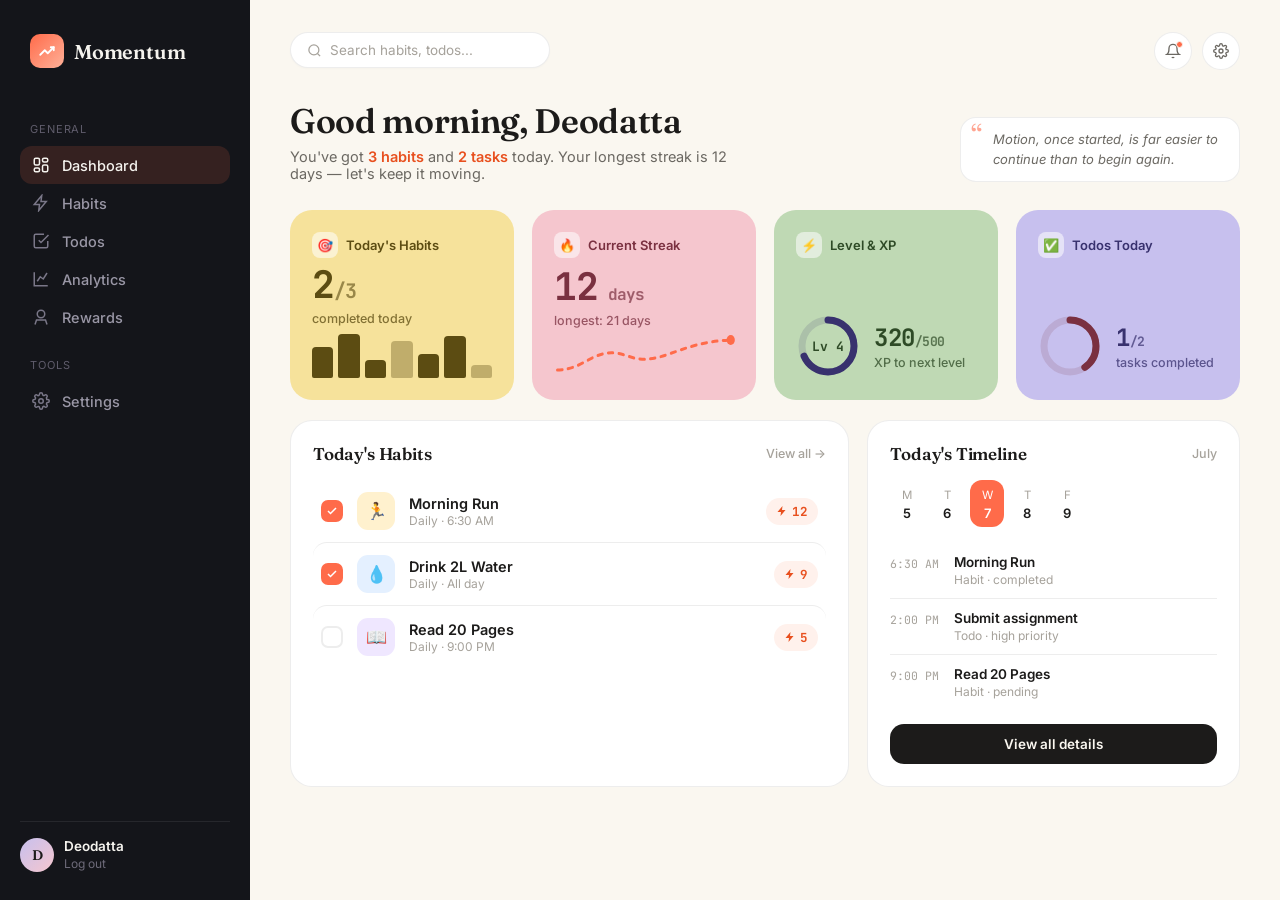
==== index.html @ 4e5a26db "dashboard UI" ====
<!DOCTYPE html>
<html lang="en">
<head>
<meta charset="UTF-8">
<meta name="viewport" content="width=device-width, initial-scale=1.0">
<title>Momentum — Dashboard</title>
<link rel="preconnect" href="https://fonts.googleapis.com">
<link href="https://fonts.googleapis.com/css2?family=Fraunces:opsz,wght@9..144,400;9..144,500;9..144,600;9..144,700&family=Inter:wght@400;500;600;700&family=JetBrains+Mono:wght@400;500;700&display=swap" rel="stylesheet">
<style>
  :root{
    --bg:#FAF7F0;
    --ink:#1C1B1A;
    --ink-soft:#6B6862;
    --ink-faint:#A6A29B;
    --yellow:#F6E29B;
    --yellow-ink:#5C4C12;
    --pink:#F5C6CE;
    --pink-ink:#7A3040;
    --sage:#BFD9B4;
    --sage-ink:#2E4A26;
    --peri:#C7C0EE;
    --peri-ink:#38316E;
    --coral:#FF6B4A;
    --coral-dark:#E8501F;
    --sidebar:#14151A;
    --sidebar-text:#9A97A6;
    --sidebar-text-active:#F5F3EE;
    --card-radius:22px;
    --white:#FFFFFF;
    --line:rgba(28,27,26,0.08);
  }

  *{box-sizing:border-box;margin:0;padding:0;}

  body{
    background:var(--bg);
    color:var(--ink);
    font-family:'Inter',sans-serif;
    display:flex;
    min-height:100vh;
    position:relative;
  }

  h1,h2,h3,.display{
    font-family:'Fraunces',serif;
    font-weight:600;
    letter-spacing:-0.01em;
  }

  .mono{
    font-family:'JetBrains Mono',monospace;
  }

  /* ---------- SIDEBAR ---------- */
  .sidebar{
    width:250px;
    background:var(--sidebar);
    color:var(--sidebar-text);
    display:flex;
    flex-direction:column;
    padding:28px 20px;
    position:sticky;
    top:0;
    height:100vh;
    flex-shrink:0;
  }

  .logo{
    display:flex;
    align-items:center;
    gap:10px;
    padding:6px 10px 32px;
  }

  .logo-mark{
    width:34px;
    height:34px;
    border-radius:10px;
    background:linear-gradient(135deg,var(--coral),#FFB199);
    display:flex;
    align-items:center;
    justify-content:center;
    flex-shrink:0;
  }

  .logo-mark svg{ width:18px; height:18px; }

  .logo-text{
    font-family:'Fraunces',serif;
    font-weight:600;
    font-size:20px;
    color:var(--sidebar-text-active);
    letter-spacing:-0.01em;
  }

  .nav-section-label{
    font-size:11px;
    text-transform:uppercase;
    letter-spacing:0.08em;
    color:#5F5C6B;
    padding:4px 10px;
    margin-top:18px;
    margin-bottom:6px;
  }

  .nav-item{
    display:flex;
    align-items:center;
    gap:12px;
    padding:10px 12px;
    border-radius:12px;
    font-size:14.5px;
    font-weight:500;
    text-decoration:none;
    color:var(--sidebar-text);
    transition:background 0.15s ease, color 0.15s ease;
    cursor:pointer;
  }

  .nav-item:hover{ color:var(--sidebar-text-active); background:rgba(255,255,255,0.05); }

  .nav-item.active{
    background:rgba(255,107,74,0.14);
    color:var(--sidebar-text-active);
  }
  .nav-item.active .nav-icon{ color:var(--coral); }

  .nav-icon{ width:18px; height:18px; flex-shrink:0; display:flex; align-items:center; justify-content:center; color:#7A7788; }
  .nav-item.active .nav-icon, .nav-item:hover .nav-icon{ color:inherit; }

  .sidebar-spacer{ flex:1; }

  .sidebar-footer{
    border-top:1px solid rgba(255,255,255,0.08);
    padding-top:16px;
    display:flex;
    align-items:center;
    gap:10px;
  }

  .avatar{
    width:34px;height:34px;border-radius:50%;
    background:linear-gradient(135deg,var(--peri),var(--pink));
    display:flex;align-items:center;justify-content:center;
    font-family:'Fraunces',serif;font-weight:600;color:var(--ink);font-size:14px;
    flex-shrink:0;
  }

  .sidebar-footer-text{ line-height:1.3; }
  .sidebar-footer-name{ font-size:13.5px; font-weight:600; color:var(--sidebar-text-active); }
  .sidebar-footer-sub{ font-size:12px; color:#6E6B7A; cursor:pointer; }

  /* ---------- MAIN ---------- */
  .main{
    flex:1;
    padding:32px 40px 60px;
    max-width:1400px;
  }

  .topbar{
    display:flex;
    justify-content:space-between;
    align-items:flex-start;
    margin-bottom:30px;
    gap:24px;
  }

  .search{
    display:flex;
    align-items:center;
    gap:8px;
    background:var(--white);
    border:1px solid var(--line);
    border-radius:999px;
    padding:9px 16px;
    font-size:13.5px;
    color:var(--ink-faint);
    width:260px;
    box-shadow:0 1px 2px rgba(0,0,0,0.02);
  }
  .search svg{ width:15px;height:15px;flex-shrink:0;color:var(--ink-faint); }

  .top-icons{ display:flex; gap:10px; align-items:center; }
  .icon-btn{
    width:38px;height:38px;border-radius:50%;
    background:var(--white);
    border:1px solid var(--line);
    display:flex;align-items:center;justify-content:center;
    cursor:pointer;
    color:var(--ink-soft);
    position:relative;
  }
  .icon-btn svg{ width:16px;height:16px; }
  .icon-btn .dot{
    position:absolute; top:8px; right:8px;
    width:7px;height:7px;border-radius:50%;
    background:var(--coral); border:1.5px solid var(--bg);
  }

  .greeting-row{
    display:flex;
    justify-content:space-between;
    align-items:flex-end;
    margin-bottom:28px;
    flex-wrap:wrap;
    gap:16px;
  }

  .greeting h1{ font-size:34px; margin-bottom:6px; }
  .greeting p{ color:var(--ink-soft); font-size:14.5px; max-width:460px; }
  .greeting .accent{ color:var(--coral-dark); font-weight:600; }

  .quote-chip{
    background:var(--white);
    border:1px solid var(--line);
    border-radius:16px;
    padding:12px 18px;
    max-width:280px;
    font-size:13px;
    color:var(--ink-soft);
    font-style:italic;
    line-height:1.5;
    position:relative;
  }
  .quote-chip::before{ content:'“'; font-family:'Fraunces',serif; font-style:normal; font-size:28px; color:var(--coral); position:absolute; top:-4px; left:10px; opacity:0.6; }
  .quote-chip span{ display:block; padding-left:14px; }

  /* ---------- BENTO GRID ---------- */
  .bento{
    display:grid;
    grid-template-columns:repeat(4,1fr);
    gap:18px;
    margin-bottom:20px;
  }

  .card{
    border-radius:var(--card-radius);
    padding:22px;
    position:relative;
    overflow:hidden;
    min-height:190px;
    display:flex;
    flex-direction:column;
    justify-content:space-between;
  }

  .card-label{
    font-size:13px;
    font-weight:600;
    display:flex;
    align-items:center;
    gap:8px;
  }

  .card.yellow{ background:var(--yellow); color:var(--yellow-ink); }
  .card.pink{ background:var(--pink); color:var(--pink-ink); }
  .card.sage{ background:var(--sage); color:var(--sage-ink); }
  .card.peri{ background:var(--peri); color:var(--peri-ink); }

  .card-icon{
    width:26px;height:26px;border-radius:8px;
    background:rgba(255,255,255,0.55);
    display:flex;align-items:center;justify-content:center;
  }
  .card-icon svg{ width:14px;height:14px; }

  .card-big-number{
    font-family:'JetBrains Mono',monospace;
    font-size:38px;
    font-weight:700;
    letter-spacing:-0.02em;
  }
  .card-sub{ font-size:12.5px; opacity:0.75; font-weight:500; margin-top:2px; }

  /* mini bar chart for habits card */
  .mini-bars{ display:flex; align-items:flex-end; gap:5px; height:44px; margin-top:8px; }
  .mini-bars .bar{ flex:1; border-radius:4px 4px 2px 2px; background:rgba(92,76,18,0.35); }
  .mini-bars .bar.filled{ background:var(--yellow-ink); }

  /* momentum trail for streak card */
  .trail-wrap{ position:relative; height:44px; margin-top:6px; }
  .trail-svg{ width:100%; height:44px; overflow:visible; }
  .trail-path{
    fill:none;
    stroke:var(--coral);
    stroke-width:3;
    stroke-linecap:round;
    stroke-dasharray:6 7;
    animation:trailmove 1.4s linear infinite;
  }
  @keyframes trailmove{ to{ stroke-dashoffset:-26; } }
  .flame-dot{ fill:var(--coral); }

  /* XP ring */
  .ring-wrap{ display:flex; align-items:center; gap:14px; }
  .ring-svg{ width:64px;height:64px; flex-shrink:0; }
  .ring-bg{ fill:none; stroke:rgba(56,49,110,0.15); stroke-width:7; }
  .ring-fg{ fill:none; stroke:var(--peri-ink); stroke-width:7; stroke-linecap:round; transform:rotate(-90deg); transform-origin:50% 50%; }
  .ring-label{ font-family:'JetBrains Mono',monospace; font-size:13px; font-weight:700; text-anchor:middle; fill:var(--peri-ink); }

  /* donut for todos */
  .donut-wrap{ display:flex; align-items:center; gap:14px; }
  .donut-svg{ width:64px;height:64px; flex-shrink:0; }
  .donut-bg{ fill:none; stroke:rgba(122,48,64,0.15); stroke-width:7; }
  .donut-fg{ fill:none; stroke:var(--pink-ink); stroke-width:7; stroke-linecap:round; transform:rotate(-90deg); transform-origin:50% 50%; }

  /* ---------- LOWER SECTION ---------- */
  .lower{
    display:grid;
    grid-template-columns:1.5fr 1fr;
    gap:18px;
  }

  .panel{
    background:var(--white);
    border:1px solid var(--line);
    border-radius:var(--card-radius);
    padding:22px;
  }

  .panel-head{
    display:flex;
    justify-content:space-between;
    align-items:center;
    margin-bottom:16px;
  }
  .panel-head h3{ font-size:17px; font-weight:600; }
  .panel-head .see-all{ font-size:12.5px; color:var(--ink-faint); font-weight:500; cursor:pointer; }

  .habit-row{
    display:flex;
    align-items:center;
    gap:14px;
    padding:12px 8px;
    border-radius:14px;
    transition:background 0.15s ease;
  }
  .habit-row:hover{ background:#FAF8F3; }
  .habit-row + .habit-row{ border-top:1px solid var(--line); }

  .habit-check{
    width:22px;height:22px;border-radius:7px;
    border:2px solid var(--line);
    flex-shrink:0;
    cursor:pointer;
    display:flex;align-items:center;justify-content:center;
    transition:all 0.15s ease;
  }
  .habit-check.done{ background:var(--coral); border-color:var(--coral); }
  .habit-check.done svg{ width:12px;height:12px;color:white; }

  .habit-icon{
    width:38px;height:38px;border-radius:11px;
    display:flex;align-items:center;justify-content:center;
    font-size:17px;
    flex-shrink:0;
  }

  .habit-info{ flex:1; min-width:0; }
  .habit-name{ font-size:14.5px; font-weight:600; }
  .habit-freq{ font-size:12px; color:var(--ink-faint); margin-top:1px; }

  .streak-chip{
    display:flex;align-items:center;gap:4px;
    background:#FFF1EC;
    color:var(--coral-dark);
    padding:5px 10px;
    border-radius:999px;
    font-size:12.5px;
    font-weight:700;
    font-family:'JetBrains Mono',monospace;
    flex-shrink:0;
  }
  .streak-chip svg{ width:12px;height:12px; }

  /* timeline panel */
  .mini-cal{
    display:flex;
    justify-content:space-between;
    align-items:center;
    margin-bottom:16px;
  }
  .mini-cal-days{ display:flex; gap:6px; }
  .mini-cal-day{
    width:34px;
    text-align:center;
    padding:8px 0 6px;
    border-radius:12px;
    font-size:11.5px;
    color:var(--ink-faint);
  }
  .mini-cal-day .num{ display:block; font-weight:600; color:var(--ink); font-size:13px; margin-top:3px; }
  .mini-cal-day.today{ background:var(--coral); color:white; }
  .mini-cal-day.today .num{ color:white; }

  .timeline-item{
    display:flex;
    gap:12px;
    padding:11px 0;
  }
  .timeline-item + .timeline-item{ border-top:1px solid var(--line); }
  .timeline-time{ font-family:'JetBrains Mono',monospace; font-size:11.5px; color:var(--ink-faint); width:52px; flex-shrink:0; padding-top:2px; }
  .timeline-dot-wrap{ display:flex; flex-direction:column; align-items:center; flex-shrink:0; }
  .timeline-dot{ width:9px;height:9px;border-radius:50%; margin-top:5px; }
  .timeline-content h4{ font-size:13.5px; font-weight:600; margin-bottom:2px; }
  .timeline-content p{ font-size:12px; color:var(--ink-faint); }

  .view-all-btn{
    width:100%;
    margin-top:14px;
    padding:12px;
    border-radius:14px;
    background:var(--ink);
    color:var(--bg);
    border:none;
    font-family:'Inter',sans-serif;
    font-size:13.5px;
    font-weight:600;
    cursor:pointer;
  }

  .view{ display:none; }
  .view.active{ display:block; }

  .view-header{
    display:flex; justify-content:space-between; align-items:flex-end;
    margin-bottom:26px; flex-wrap:wrap; gap:14px;
  }
  .view-header h1{ font-size:30px; margin-bottom:4px; }
  .view-sub{ color:var(--ink-soft); font-size:14px; }

  .btn-add{
    padding:11px 20px; border-radius:12px; border:none;
    background:var(--coral); color:white; font-weight:700; font-size:13.5px;
    cursor:pointer; box-shadow:0 6px 16px rgba(255,107,74,0.25);
  }
  .btn-add:hover{ background:var(--coral-dark); }

  /* Habits grid */
  .habits-grid{ display:grid; grid-template-columns:repeat(3,1fr); gap:16px; }
  .habit-card{
    background:var(--white); border:1px solid var(--line); border-radius:20px;
    padding:20px; display:flex; flex-direction:column; gap:12px;
  }
  .habit-card-top{ display:flex; align-items:center; gap:12px; }
  .habit-card-icon{ width:42px;height:42px;border-radius:12px; display:flex;align-items:center;justify-content:center; font-size:19px; flex-shrink:0; }
  .habit-card-name{ font-size:15px; font-weight:600; }
  .habit-card-freq{ font-size:12px; color:var(--ink-faint); margin-top:1px; }
  .habit-card-del{ margin-left:auto; color:var(--ink-faint); cursor:pointer; font-size:16px; padding:2px 6px; }
  .habit-card-del:hover{ color:var(--coral-dark); }
  .heatmap-strip{ display:flex; gap:3px; }
  .heatmap-strip .sq{ flex:1; aspect-ratio:1; border-radius:4px; background:var(--line); }
  .heatmap-strip .sq.done{ background:var(--coral); }
  .habit-card-bottom{ display:flex; justify-content:space-between; align-items:center; }

  /* Todos */
  .todo-group{ margin-bottom:22px; }
  .todo-group-title{ font-size:13px; text-transform:uppercase; letter-spacing:0.06em; color:var(--ink-faint); margin-bottom:10px; }
  .todo-list{ background:var(--white); border:1px solid var(--line); border-radius:18px; overflow:hidden; }
  .todo-item{ display:flex; align-items:center; gap:14px; padding:14px 18px; }
  .todo-item + .todo-item{ border-top:1px solid var(--line); }
  .todo-item.completed .todo-name{ text-decoration:line-through; color:var(--ink-faint); }
  .todo-check{
    width:20px;height:20px;border-radius:6px; border:2px solid var(--line); flex-shrink:0; cursor:pointer;
    display:flex;align-items:center;justify-content:center;
  }
  .todo-check.done{ background:var(--sage-ink); border-color:var(--sage-ink); }
  .todo-check svg{ width:11px;height:11px;color:white; }
  .todo-name{ font-size:14px; font-weight:600; flex:1; }
  .todo-meta{ font-size:11.5px; color:var(--ink-faint); font-family:'JetBrains Mono',monospace; }
  .priority-dot{ width:8px;height:8px;border-radius:50%; flex-shrink:0; }
  .priority-dot.low{ background:var(--sage-ink); }
  .priority-dot.med{ background:#E0A83A; }
  .priority-dot.high{ background:var(--coral-dark); }
  .todo-del{ color:var(--ink-faint); cursor:pointer; font-size:16px; padding:2px 4px; }
  .todo-del:hover{ color:var(--coral-dark); }
  .empty-note{ padding:16px 18px; font-size:13px; color:var(--ink-faint); }

  /* Analytics */
  .stat-row{ display:grid; grid-template-columns:repeat(4,1fr); gap:16px; margin-bottom:18px; }
  .stat-card{ background:var(--white); border:1px solid var(--line); border-radius:18px; padding:20px; }
  .stat-num{ font-family:'JetBrains Mono',monospace; font-size:28px; font-weight:700; }
  .stat-label{ font-size:12.5px; color:var(--ink-soft); margin-top:4px; }
  .year-heatmap{ display:grid; grid-template-columns:repeat(26,1fr); gap:3px; }
  .year-heatmap .sq{ aspect-ratio:1; border-radius:3px; background:var(--line); }
  .year-heatmap .sq.lvl1{ background:#FFD9CC; }
  .year-heatmap .sq.lvl2{ background:#FFB199; }
  .year-heatmap .sq.lvl3{ background:var(--coral); }
  .line-chart{ width:100%; height:150px; }
  .habit-breakdown-row{ display:flex; align-items:center; gap:10px; padding:9px 0; font-size:13px; }
  .habit-breakdown-row + .habit-breakdown-row{ border-top:1px solid var(--line); }
  .breakdown-bar-track{ flex:1; height:6px; border-radius:4px; background:var(--line); overflow:hidden; }
  .breakdown-bar-fill{ height:100%; border-radius:4px; background:var(--coral); }
  .breakdown-pct{ font-family:'JetBrains Mono',monospace; font-size:12px; color:var(--ink-soft); width:36px; text-align:right; }

  /* Rewards */
  .level-hero{
    background:var(--white); border:1px solid var(--line); border-radius:22px;
    padding:26px 30px; display:flex; align-items:center; gap:24px; margin-bottom:18px;
  }
  .level-ring{ width:100px;height:100px; flex-shrink:0; }
  .level-ring-bg{ fill:none; stroke:var(--line); stroke-width:10; }
  .level-ring-fg{ fill:none; stroke:var(--coral); stroke-width:10; stroke-linecap:round; transform:rotate(-90deg); transform-origin:50% 50%; }
  .level-hero-num{ font-family:'Fraunces',serif; font-size:26px; font-weight:600; }
  .level-hero-sub{ font-size:13px; color:var(--ink-soft); margin-top:4px; font-family:'JetBrains Mono',monospace; }

  .badge-grid{ display:grid; grid-template-columns:repeat(5,1fr); gap:14px; }
  .badge{
    display:flex; flex-direction:column; align-items:center; gap:8px;
    padding:18px 10px; border-radius:16px; background:#FAF8F3; text-align:center;
  }
  .badge.unlocked{ background:linear-gradient(160deg,var(--yellow),var(--pink)); box-shadow:0 6px 16px rgba(255,107,74,0.18); }
  .badge-icon{ font-size:26px; }
  .badge.locked .badge-icon{ filter:grayscale(1) opacity(0.4); }
  .badge-name{ font-size:11.5px; font-weight:600; line-height:1.3; }
  .badge.locked .badge-name{ color:var(--ink-faint); }

  .milestone{ display:flex; gap:16px; align-items:center; }
  .milestone-icon{ width:48px;height:48px;border-radius:14px; background:var(--yellow); display:flex;align-items:center;justify-content:center; font-size:22px; flex-shrink:0; }
  .milestone-title{ font-size:14px; font-weight:600; margin-bottom:8px; }
  .milestone-bar{ height:8px; border-radius:4px; background:var(--line); overflow:hidden; margin-bottom:6px; }
  .milestone-fill{ height:100%; background:var(--coral); border-radius:4px; }
  .milestone-sub{ font-size:12px; color:var(--ink-faint); font-family:'JetBrains Mono',monospace; }

  /* Modals */
  .modal-overlay{
    display:none; position:fixed; inset:0; background:rgba(28,27,26,0.45);
    align-items:center; justify-content:center; z-index:100; backdrop-filter:blur(2px);
  }
  .modal-overlay.active{ display:flex; }
  .modal{
    background:var(--bg); border-radius:22px; padding:26px; width:100%; max-width:420px;
    max-height:88vh; overflow-y:auto; box-shadow:0 20px 60px rgba(0,0,0,0.25);
  }
  .modal-head{ display:flex; justify-content:space-between; align-items:center; margin-bottom:18px; }
  .modal-head h3{ font-size:19px; font-weight:600; }
  .modal-close{ cursor:pointer; font-size:20px; color:var(--ink-faint); line-height:1; }
  .field{ margin-bottom:14px; }
  .field label{ display:block; font-size:12px; font-weight:600; color:var(--ink-soft); margin-bottom:5px; }
  .field input, .field select{
    width:100%; padding:10px 12px; border-radius:10px; border:1.5px solid var(--line);
    font-family:'Inter',sans-serif; font-size:13.5px; background:var(--white); outline:none;
  }
  .field input:focus, .field select:focus{ border-color:var(--coral); }
  .field-row{ display:flex; gap:12px; }
  .field-row .field{ flex:1; }
  .icon-picker{ display:flex; gap:6px; flex-wrap:wrap; }
  .icon-opt{
    width:34px;height:34px;border-radius:9px; background:var(--white); border:1.5px solid var(--line);
    display:flex;align-items:center;justify-content:center; font-size:15px; cursor:pointer;
  }
  .icon-opt.selected{ border-color:var(--coral); background:#FFF1EC; }
  .color-opt{ width:28px;height:28px;border-radius:50%; cursor:pointer; border:2px solid transparent; }
  .color-opt.selected{ border-color:var(--ink); }
  .priority-picker{ display:flex; gap:8px; }
  .priority-opt{
    flex:1; text-align:center; padding:8px 0; border-radius:10px; border:1.5px solid var(--line);
    font-size:12.5px; font-weight:600; cursor:pointer; color:var(--ink-soft);
  }
  .priority-opt.selected.low{ background:#E3F0DD; border-color:var(--sage-ink); color:var(--sage-ink); }
  .priority-opt.selected.med{ background:#FFF3DC; border-color:#E0A83A; color:#8A6416; }
  .priority-opt.selected.high{ background:#FFE3DC; border-color:var(--coral-dark); color:var(--coral-dark); }
  .btn-primary{
    width:100%; padding:12px; border-radius:12px; border:none; background:var(--coral);
    color:white; font-weight:700; font-size:14px; cursor:pointer; margin-top:6px;
  }
  .btn-primary:hover{ background:var(--coral-dark); }

  @media (max-width:1100px){
    .bento{ grid-template-columns:repeat(2,1fr); }
    .lower{ grid-template-columns:1fr; }
    .habits-grid{ grid-template-columns:repeat(2,1fr); }
    .stat-row{ grid-template-columns:repeat(2,1fr); }
    .badge-grid{ grid-template-columns:repeat(3,1fr); }
  }
  @media (max-width:720px){
    .sidebar{ display:none; }
    .main{ padding:20px; }
    .bento{ grid-template-columns:1fr; }
    .habits-grid{ grid-template-columns:1fr; }
  }
</style>
</head>
<body>

<aside class="sidebar">
  <div class="logo">
    <div class="logo-mark">
      <svg viewBox="0 0 24 24" fill="none" stroke="white" stroke-width="2.4" stroke-linecap="round" stroke-linejoin="round"><path d="M3 17l6-6 4 4 8-8"/><path d="M17 7h4v4"/></svg>
    </div>
    <span class="logo-text">Momentum</span>
  </div>

  <div class="nav-section-label">General</div>
  <a class="nav-item active" data-view="dashboard" onclick="showView('dashboard')">
    <span class="nav-icon"><svg viewBox="0 0 24 24" fill="none" stroke="currentColor" stroke-width="2"><rect x="3" y="3" width="7" height="9" rx="2"/><rect x="14" y="3" width="7" height="5" rx="2"/><rect x="14" y="12" width="7" height="9" rx="2"/><rect x="3" y="16" width="7" height="5" rx="2"/></svg></span>
    Dashboard
  </a>
  <a class="nav-item" data-view="habits" onclick="showView('habits')">
    <span class="nav-icon"><svg viewBox="0 0 24 24" fill="none" stroke="currentColor" stroke-width="2"><path d="M13 2L3 14h7l-1 8 10-12h-7l1-8z"/></svg></span>
    Habits
  </a>
  <a class="nav-item" data-view="todos" onclick="showView('todos')">
    <span class="nav-icon"><svg viewBox="0 0 24 24" fill="none" stroke="currentColor" stroke-width="2"><path d="M9 11l3 3L22 4"/><path d="M21 12v7a2 2 0 01-2 2H5a2 2 0 01-2-2V5a2 2 0 012-2h11"/></svg></span>
    Todos
  </a>
  <a class="nav-item" data-view="analytics" onclick="showView('analytics')">
    <span class="nav-icon"><svg viewBox="0 0 24 24" fill="none" stroke="currentColor" stroke-width="2"><path d="M3 3v18h18"/><path d="M7 15l4-6 4 3 5-8"/></svg></span>
    Analytics
  </a>
  <a class="nav-item" data-view="rewards" onclick="showView('rewards')">
    <span class="nav-icon"><svg viewBox="0 0 24 24" fill="none" stroke="currentColor" stroke-width="2"><circle cx="12" cy="8" r="5"/><path d="M4 22l2-6h12l2 6"/></svg></span>
    Rewards
  </a>

  <div class="nav-section-label">Tools</div>
  <a class="nav-item" onclick="window.location.href='login.html'">
    <span class="nav-icon"><svg viewBox="0 0 24 24" fill="none" stroke="currentColor" stroke-width="2"><circle cx="12" cy="12" r="3"/><path d="M19.4 15a1.65 1.65 0 00.33 1.82l.06.06a2 2 0 11-2.83 2.83l-.06-.06a1.65 1.65 0 00-1.82-.33 1.65 1.65 0 00-1 1.51V21a2 2 0 01-4 0v-.09A1.65 1.65 0 009 19.4a1.65 1.65 0 00-1.82.33l-.06.06a2 2 0 11-2.83-2.83l.06-.06A1.65 1.65 0 004.6 15a1.65 1.65 0 00-1.51-1H3a2 2 0 010-4h.09A1.65 1.65 0 004.6 9a1.65 1.65 0 00-.33-1.82l-.06-.06a2 2 0 112.83-2.83l.06.06A1.65 1.65 0 009 4.6a1.65 1.65 0 001-1.51V3a2 2 0 014 0v.09a1.65 1.65 0 001 1.51 1.65 1.65 0 001.82-.33l.06-.06a2 2 0 112.83 2.83l-.06.06A1.65 1.65 0 0019.4 9c.16.31.26.65.3 1H21a2 2 0 010 4h-.09a1.65 1.65 0 00-1.51 1z"/></svg></span>
    Settings
  </a>

  <div class="sidebar-spacer"></div>

  <div class="sidebar-footer">
    <div class="avatar">D</div>
    <div class="sidebar-footer-text">
      <div class="sidebar-footer-name">Deodatta</div>
      <div class="sidebar-footer-sub">Log out</div>
    </div>
  </div>
</aside>

<main class="main">

  <div class="topbar">
    <div class="search">
      <svg viewBox="0 0 24 24" fill="none" stroke="currentColor" stroke-width="2"><circle cx="11" cy="11" r="8"/><path d="M21 21l-4.3-4.3"/></svg>
      Search habits, todos...
    </div>
    <div class="top-icons">
      <div class="icon-btn"><svg viewBox="0 0 24 24" fill="none" stroke="currentColor" stroke-width="2"><path d="M18 8A6 6 0 006 8c0 7-3 9-3 9h18s-3-2-3-9"/><path d="M13.7 21a2 2 0 01-3.4 0"/></svg><span class="dot"></span></div>
      <div class="icon-btn"><svg viewBox="0 0 24 24" fill="none" stroke="currentColor" stroke-width="2"><circle cx="12" cy="12" r="3"/><path d="M19.4 15a1.65 1.65 0 00.33 1.82l.06.06a2 2 0 11-2.83 2.83l-.06-.06a1.65 1.65 0 00-1.82-.33 1.65 1.65 0 00-1 1.51V21a2 2 0 01-4 0v-.09A1.65 1.65 0 009 19.4a1.65 1.65 0 00-1.82.33l-.06.06a2 2 0 11-2.83-2.83l.06-.06A1.65 1.65 0 004.6 15a1.65 1.65 0 00-1.51-1H3a2 2 0 010-4h.09A1.65 1.65 0 004.6 9a1.65 1.65 0 00-.33-1.82l-.06-.06a2 2 0 112.83-2.83l.06.06A1.65 1.65 0 009 4.6a1.65 1.65 0 001-1.51V3a2 2 0 014 0v.09a1.65 1.65 0 001 1.51 1.65 1.65 0 001.82-.33l.06-.06a2 2 0 112.83 2.83l-.06.06A1.65 1.65 0 0019.4 9c.16.31.26.65.3 1H21a2 2 0 010 4h-.09a1.65 1.65 0 00-1.51 1z"/></svg></div>
    </div>
  </div>

  <div id="view-dashboard" class="view active">

  <div class="greeting-row">
    <div class="greeting">
      <h1>Good morning, Deodatta</h1>
      <p>You've got <span class="accent">3 habits</span> and <span class="accent">2 tasks</span> today. Your longest streak is 12 days — let's keep it moving.</p>
    </div>
    <div class="quote-chip"><span>Motion, once started, is far easier to continue than to begin again.</span></div>
  </div>

  <!-- BENTO GRID -->
  <div class="bento">

    <div class="card yellow">
      <div class="card-label">
        <span class="card-icon">🎯</span>
        Today's Habits
      </div>
      <div>
        <div class="card-big-number">2<span style="font-size:20px;opacity:0.6;">/3</span></div>
        <div class="card-sub">completed today</div>
        <div class="mini-bars">
          <div class="bar filled" style="height:70%"></div>
          <div class="bar filled" style="height:100%"></div>
          <div class="bar filled" style="height:40%"></div>
          <div class="bar" style="height:85%"></div>
          <div class="bar filled" style="height:55%"></div>
          <div class="bar filled" style="height:95%"></div>
          <div class="bar" style="height:30%"></div>
        </div>
      </div>
    </div>

    <div class="card pink">
      <div class="card-label">
        <span class="card-icon">🔥</span>
        Current Streak
      </div>
      <div>
        <div class="card-big-number">12<span style="font-size:16px;opacity:0.7;"> days</span></div>
        <div class="card-sub">longest: 21 days</div>
        <div class="trail-wrap">
          <svg class="trail-svg" viewBox="0 0 220 44" preserveAspectRatio="none">
            <path class="trail-path" d="M4 36 C 40 36, 50 10, 90 22 S 150 8, 216 6"/>
            <circle class="flame-dot" cx="216" cy="6" r="5"/>
          </svg>
        </div>
      </div>
    </div>

    <div class="card sage">
      <div class="card-label">
        <span class="card-icon">⚡</span>
        Level & XP
      </div>
      <div class="ring-wrap">
        <svg class="ring-svg" viewBox="0 0 64 64">
          <circle class="ring-bg" cx="32" cy="32" r="26"/>
          <circle class="ring-fg" cx="32" cy="32" r="26" stroke-dasharray="163.4" stroke-dashoffset="52"/>
          <text x="32" y="37" class="ring-label" style="fill:var(--sage-ink)">Lv 4</text>
        </svg>
        <div>
          <div class="card-big-number" style="font-size:24px;">320<span style="font-size:13px;opacity:0.7;">/500</span></div>
          <div class="card-sub">XP to next level</div>
        </div>
      </div>
    </div>

    <div class="card peri">
      <div class="card-label">
        <span class="card-icon">✅</span>
        Todos Today
      </div>
      <div class="donut-wrap">
        <svg class="donut-svg" viewBox="0 0 64 64">
          <circle class="donut-bg" cx="32" cy="32" r="26"/>
          <circle class="donut-fg" cx="32" cy="32" r="26" stroke-dasharray="163.4" stroke-dashoffset="98"/>
        </svg>
        <div>
          <div class="card-big-number" style="font-size:24px;">1<span style="font-size:13px;opacity:0.7;">/2</span></div>
          <div class="card-sub">tasks completed</div>
        </div>
      </div>
    </div>

  </div>

  <!-- LOWER SECTION -->
  <div class="lower">

    <div class="panel">
      <div class="panel-head">
        <h3>Today's Habits</h3>
        <span class="see-all">View all →</span>
      </div>

      <div class="habit-row">
        <div class="habit-check done"><svg viewBox="0 0 24 24" fill="none" stroke="currentColor" stroke-width="3"><path d="M20 6L9 17l-5-5"/></svg></div>
        <div class="habit-icon" style="background:#FFF1CE;">🏃</div>
        <div class="habit-info">
          <div class="habit-name">Morning Run</div>
          <div class="habit-freq">Daily · 6:30 AM</div>
        </div>
        <div class="streak-chip"><svg viewBox="0 0 24 24" fill="currentColor"><path d="M13 2L3 14h7l-1 8 10-12h-7l1-8z"/></svg>12</div>
      </div>

      <div class="habit-row">
        <div class="habit-check done"><svg viewBox="0 0 24 24" fill="none" stroke="currentColor" stroke-width="3"><path d="M20 6L9 17l-5-5"/></svg></div>
        <div class="habit-icon" style="background:#E4F0FF;">💧</div>
        <div class="habit-info">
          <div class="habit-name">Drink 2L Water</div>
          <div class="habit-freq">Daily · All day</div>
        </div>
        <div class="streak-chip"><svg viewBox="0 0 24 24" fill="currentColor"><path d="M13 2L3 14h7l-1 8 10-12h-7l1-8z"/></svg>9</div>
      </div>

      <div class="habit-row">
        <div class="habit-check"></div>
        <div class="habit-icon" style="background:#EFE7FF;">📖</div>
        <div class="habit-info">
          <div class="habit-name">Read 20 Pages</div>
          <div class="habit-freq">Daily · 9:00 PM</div>
        </div>
        <div class="streak-chip"><svg viewBox="0 0 24 24" fill="currentColor"><path d="M13 2L3 14h7l-1 8 10-12h-7l1-8z"/></svg>5</div>
      </div>
    </div>

    <div class="panel">
      <div class="panel-head">
        <h3>Today's Timeline</h3>
        <span class="see-all">July</span>
      </div>

      <div class="mini-cal">
        <div class="mini-cal-days">
          <div class="mini-cal-day">M<span class="num">5</span></div>
          <div class="mini-cal-day">T<span class="num">6</span></div>
          <div class="mini-cal-day today">W<span class="num">7</span></div>
          <div class="mini-cal-day">T<span class="num">8</span></div>
          <div class="mini-cal-day">F<span class="num">9</span></div>
        </div>
      </div>

      <div class="timeline-item">
        <div class="timeline-time">6:30 AM</div>
        <div class="timeline-content">
          <h4>Morning Run</h4>
          <p>Habit · completed</p>
        </div>
      </div>
      <div class="timeline-item">
        <div class="timeline-time">2:00 PM</div>
        <div class="timeline-content">
          <h4>Submit assignment</h4>
          <p>Todo · high priority</p>
        </div>
      </div>
      <div class="timeline-item">
        <div class="timeline-time">9:00 PM</div>
        <div class="timeline-content">
          <h4>Read 20 Pages</h4>
          <p>Habit · pending</p>
        </div>
      </div>

      <button class="view-all-btn">View all details</button>
    </div>

  </div>

  </div><!-- /view-dashboard -->

  <!-- ================= HABITS VIEW ================= -->
  <div id="view-habits" class="view">
    <div class="view-header">
      <div>
        <h1>Habits</h1>
        <p class="view-sub">Everything you're building, one day at a time.</p>
      </div>
      <button class="btn-add" onclick="openModal('habitModal')">+ New Habit</button>
    </div>

    <div id="habitsGrid" class="habits-grid"></div>
  </div>

  <!-- ================= TODOS VIEW ================= -->
  <div id="view-todos" class="view">
    <div class="view-header">
      <div>
        <h1>Todos</h1>
        <p class="view-sub">Tasks alongside habits — one list to run your day.</p>
      </div>
      <button class="btn-add" onclick="openModal('todoModal')">+ New Todo</button>
    </div>

    <div class="todo-group">
      <h3 class="todo-group-title">Today</h3>
      <div id="todosToday" class="todo-list"></div>
    </div>
    <div class="todo-group">
      <h3 class="todo-group-title">Upcoming</h3>
      <div id="todosUpcoming" class="todo-list"></div>
    </div>
    <div class="todo-group">
      <h3 class="todo-group-title">Completed</h3>
      <div id="todosDone" class="todo-list"></div>
    </div>
  </div>

  <!-- ================= ANALYTICS VIEW ================= -->
  <div id="view-analytics" class="view">
    <div class="view-header">
      <div>
        <h1>Analytics</h1>
        <p class="view-sub">Your consistency, visualized.</p>
      </div>
    </div>

    <div class="stat-row">
      <div class="stat-card"><div class="stat-num">12</div><div class="stat-label">Current Streak</div></div>
      <div class="stat-card"><div class="stat-num">21</div><div class="stat-label">Longest Streak</div></div>
      <div class="stat-card"><div class="stat-num">148</div><div class="stat-label">Habits Completed</div></div>
      <div class="stat-card"><div class="stat-num">76%</div><div class="stat-label">Todo Completion</div></div>
    </div>

    <div class="panel" style="margin-bottom:18px;">
      <div class="panel-head"><h3>Yearly Consistency</h3><span class="see-all">2026</span></div>
      <div id="yearHeatmap" class="year-heatmap"></div>
    </div>

    <div class="lower">
      <div class="panel">
        <div class="panel-head"><h3>Completion Rate</h3><span class="see-all">Last 8 weeks</span></div>
        <svg viewBox="0 0 400 140" class="line-chart">
          <polyline fill="none" stroke="var(--coral)" stroke-width="3" stroke-linecap="round" stroke-linejoin="round"
            points="0,90 50,70 100,80 150,50 200,60 250,30 300,40 350,15 400,25"/>
          <polyline fill="url(#lineFill)" stroke="none" points="0,90 50,70 100,80 150,50 200,60 250,30 300,40 350,15 400,25 400,140 0,140"/>
          <defs><linearGradient id="lineFill" x1="0" y1="0" x2="0" y2="1">
            <stop offset="0%" stop-color="var(--coral)" stop-opacity="0.18"/>
            <stop offset="100%" stop-color="var(--coral)" stop-opacity="0"/>
          </linearGradient></defs>
        </svg>
      </div>
      <div class="panel">
        <div class="panel-head"><h3>Per-Habit Breakdown</h3></div>
        <div id="habitBreakdown"></div>
      </div>
    </div>
  </div>

  <!-- ================= REWARDS VIEW ================= -->
  <div id="view-rewards" class="view">
    <div class="view-header">
      <div>
        <h1>Rewards</h1>
        <p class="view-sub">Every streak earns something.</p>
      </div>
    </div>

    <div class="level-hero">
      <svg class="level-ring" viewBox="0 0 140 140">
        <circle class="level-ring-bg" cx="70" cy="70" r="60"/>
        <circle class="level-ring-fg" cx="70" cy="70" r="60" stroke-dasharray="377" stroke-dashoffset="120"/>
      </svg>
      <div class="level-hero-text">
        <div class="level-hero-num">Level 4</div>
        <div class="level-hero-sub">320 / 500 XP · 180 XP to level 5</div>
      </div>
    </div>

    <div class="panel" style="margin-bottom:18px;">
      <div class="panel-head"><h3>Badges</h3><span class="see-all">6 of 10 unlocked</span></div>
      <div id="badgeGrid" class="badge-grid"></div>
    </div>

    <div class="panel">
      <div class="panel-head"><h3>Next Milestone</h3></div>
      <div class="milestone">
        <div class="milestone-icon">🏆</div>
        <div style="flex:1;">
          <div class="milestone-title">Consistency King — 30 day streak</div>
          <div class="milestone-bar"><div class="milestone-fill" style="width:40%;"></div></div>
          <div class="milestone-sub">12 / 30 days · 18 days to go</div>
        </div>
      </div>
    </div>
  </div>

</main>

<!-- ================= MODALS ================= -->
<div id="habitModal" class="modal-overlay">
  <div class="modal">
    <div class="modal-head"><h3>New Habit</h3><span class="modal-close" onclick="closeModal('habitModal')">&times;</span></div>
    <div class="field"><label>Habit Name</label><input id="h_name" type="text" placeholder="e.g. Morning Run"></div>
    <div class="field"><label>Description</label><input id="h_desc" type="text" placeholder="Why this habit matters"></div>
    <div class="field-row">
      <div class="field"><label>Icon</label>
        <div class="icon-picker" id="h_iconPicker">
          <span class="icon-opt selected">🏃</span><span class="icon-opt">💧</span><span class="icon-opt">📖</span>
          <span class="icon-opt">🧘</span><span class="icon-opt">💪</span><span class="icon-opt">🎨</span>
        </div>
      </div>
      <div class="field"><label>Color</label>
        <div class="icon-picker" id="h_colorPicker">
          <span class="color-opt selected" style="background:#F6E29B" data-c="#FFF1CE"></span>
          <span class="color-opt" style="background:#F5C6CE" data-c="#FFE0E6"></span>
          <span class="color-opt" style="background:#BFD9B4" data-c="#E3F0DD"></span>
          <span class="color-opt" style="background:#C7C0EE" data-c="#EFE7FF"></span>
        </div>
      </div>
    </div>
    <div class="field"><label>Frequency</label>
      <select id="h_freq"><option>Daily</option><option>Weekdays</option><option>3x / week</option><option>Weekly</option></select>
    </div>
    <div class="field-row">
      <div class="field"><label>Start Date</label><input id="h_start" type="date"></div>
      <div class="field"><label>Reminder</label><input id="h_time" type="time"></div>
    </div>
    <button class="btn-primary" onclick="addHabit()">Save Habit</button>
  </div>
</div>

<div id="todoModal" class="modal-overlay">
  <div class="modal">
    <div class="modal-head"><h3>New Todo</h3><span class="modal-close" onclick="closeModal('todoModal')">&times;</span></div>
    <div class="field"><label>Task Name</label><input id="t_name" type="text" placeholder="e.g. Submit assignment"></div>
    <div class="field-row">
      <div class="field"><label>Due Date</label><input id="t_date" type="date"></div>
      <div class="field"><label>Due Time</label><input id="t_time" type="time"></div>
    </div>
    <div class="field"><label>Priority</label>
      <div class="priority-picker" id="t_priority">
        <span class="priority-opt low">Low</span><span class="priority-opt med selected">Medium</span><span class="priority-opt high">High</span>
      </div>
    </div>
    <button class="btn-primary" onclick="addTodo()">Save Todo</button>
  </div>
</div>

<script>
  /* ---------- STATE ---------- */
  let habits = [
    {id:1, name:'Morning Run', desc:'Start the day with movement', icon:'🏃', color:'#FFF1CE', freq:'Daily', streak:12, history:[1,1,1,0,1,1,1,1,0,1,1,1,1,1]},
    {id:2, name:'Drink 2L Water', desc:'Stay hydrated all day', icon:'💧', color:'#E4F0FF', freq:'Daily', streak:9, history:[1,1,0,1,1,1,0,1,1,1,1,1,0,1]},
    {id:3, name:'Read 20 Pages', desc:'Grow the mind daily', icon:'📖', color:'#EFE7FF', freq:'Daily', streak:5, history:[0,1,1,1,0,1,1,0,1,1,1,1,1,0]}
  ];
  let todos = [
    {id:1, name:'Submit assignment', date:'2026-07-08', time:'14:00', priority:'high', done:false},
    {id:2, name:'Team standup notes', date:'2026-07-08', time:'10:00', priority:'med', done:true},
    {id:3, name:'Review portfolio site', date:'2026-07-10', time:'', priority:'low', done:false}
  ];
  let nextHabitId = 4, nextTodoId = 4;

  /* ---------- VIEW SWITCHING ---------- */
  function showView(name){
    document.querySelectorAll('.view').forEach(v=>v.classList.remove('active'));
    document.getElementById('view-'+name).classList.add('active');
    document.querySelectorAll('.nav-item').forEach(n=>n.classList.remove('active'));
    document.querySelector('.nav-item[data-view="'+name+'"]').classList.add('active');
    if(name==='habits') renderHabits();
    if(name==='todos') renderTodos();
    if(name==='analytics') renderAnalytics();
    if(name==='rewards') renderRewards();
  }

  /* ---------- MODALS ---------- */
  function openModal(id){ document.getElementById(id).classList.add('active'); }
  function closeModal(id){ document.getElementById(id).classList.remove('active'); }
  document.querySelectorAll('.modal-overlay').forEach(ov=>{
    ov.addEventListener('click', e=>{ if(e.target===ov) ov.classList.remove('active'); });
  });
  document.querySelectorAll('#h_iconPicker .icon-opt').forEach(opt=>{
    opt.addEventListener('click', ()=>{
      document.querySelectorAll('#h_iconPicker .icon-opt').forEach(o=>o.classList.remove('selected'));
      opt.classList.add('selected');
    });
  });
  document.querySelectorAll('#h_colorPicker .color-opt').forEach(opt=>{
    opt.addEventListener('click', ()=>{
      document.querySelectorAll('#h_colorPicker .color-opt').forEach(o=>o.classList.remove('selected'));
      opt.classList.add('selected');
    });
  });
  document.querySelectorAll('#t_priority .priority-opt').forEach((opt,i)=>{
    opt.addEventListener('click', ()=>{
      document.querySelectorAll('#t_priority .priority-opt').forEach(o=>o.classList.remove('selected'));
      opt.classList.add('selected');
    });
  });

  /* ---------- HABITS ---------- */
  function addHabit(){
    const name = document.getElementById('h_name').value.trim();
    if(!name){ alert('Give your habit a name first.'); return; }
    const icon = document.querySelector('#h_iconPicker .selected').textContent;
    const color = document.querySelector('#h_colorPicker .selected').dataset.c;
    const freq = document.getElementById('h_freq').value;
    const desc = document.getElementById('h_desc').value.trim();
    habits.push({id:nextHabitId++, name, desc, icon, color, freq, streak:0, history:[0,0,0,0,0,0,0,0,0,0,0,0,0,0]});
    closeModal('habitModal');
    document.getElementById('h_name').value=''; document.getElementById('h_desc').value='';
    renderHabits();
  }
  function deleteHabit(id){ habits = habits.filter(h=>h.id!==id); renderHabits(); }
  function toggleHabitToday(id){
    const h = habits.find(h=>h.id===id);
    const last = h.history[h.history.length-1];
    h.history[h.history.length-1] = last ? 0 : 1;
    h.streak = last ? Math.max(0,h.streak-1) : h.streak+1;
    renderHabits();
  }
  function renderHabits(){
    const grid = document.getElementById('habitsGrid');
    grid.innerHTML = habits.map(h=>`
      <div class="habit-card">
        <div class="habit-card-top">
          <div class="habit-card-icon" style="background:${h.color}">${h.icon}</div>
          <div>
            <div class="habit-card-name">${h.name}</div>
            <div class="habit-card-freq">${h.freq}</div>
          </div>
          <span class="habit-card-del" onclick="deleteHabit(${h.id})">&times;</span>
        </div>
        <div class="heatmap-strip">
          ${h.history.map(v=>`<div class="sq ${v?'done':''}"></div>`).join('')}
        </div>
        <div class="habit-card-bottom">
          <span class="streak-chip"><svg viewBox="0 0 24 24" fill="currentColor"><path d="M13 2L3 14h7l-1 8 10-12h-7l1-8z"/></svg>${h.streak}</span>
          <div class="habit-check ${h.history[h.history.length-1]?'done':''}" onclick="toggleHabitToday(${h.id})">
            ${h.history[h.history.length-1] ? '<svg viewBox="0 0 24 24" fill="none" stroke="currentColor" stroke-width="3"><path d="M20 6L9 17l-5-5"/></svg>' : ''}
          </div>
        </div>
      </div>
    `).join('') || '<p class="empty-note">No habits yet — add your first one.</p>';
  }

  /* ---------- TODOS ---------- */
  function addTodo(){
    const name = document.getElementById('t_name').value.trim();
    if(!name){ alert('Give your task a name first.'); return; }
    const date = document.getElementById('t_date').value || '2026-07-08';
    const time = document.getElementById('t_time').value;
    const priority = document.querySelector('#t_priority .selected').classList.contains('low') ? 'low'
                    : document.querySelector('#t_priority .selected').classList.contains('high') ? 'high' : 'med';
    todos.push({id:nextTodoId++, name, date, time, priority, done:false});
    closeModal('todoModal');
    document.getElementById('t_name').value='';
    renderTodos();
  }
  function deleteTodo(id){ todos = todos.filter(t=>t.id!==id); renderTodos(); }
  function toggleTodo(id){ const t = todos.find(t=>t.id===id); t.done = !t.done; renderTodos(); }
  function todoRow(t){
    return `<div class="todo-item ${t.done?'completed':''}">
      <div class="todo-check ${t.done?'done':''}" onclick="toggleTodo(${t.id})">
        ${t.done ? '<svg viewBox="0 0 24 24" fill="none" stroke="currentColor" stroke-width="3"><path d="M20 6L9 17l-5-5"/></svg>' : ''}
      </div>
      <span class="priority-dot ${t.priority}"></span>
      <div class="todo-name">${t.name}</div>
      <div class="todo-meta">${t.date}${t.time?' · '+t.time:''}</div>
      <span class="todo-del" onclick="deleteTodo(${t.id})">&times;</span>
    </div>`;
  }
  function renderTodos(){
    const today = '2026-07-08';
    const todayList = todos.filter(t=>!t.done && t.date===today);
    const upcoming = todos.filter(t=>!t.done && t.date>today);
    const done = todos.filter(t=>t.done);
    document.getElementById('todosToday').innerHTML = todayList.map(todoRow).join('') || '<div class="empty-note">Nothing due today. Enjoy it.</div>';
    document.getElementById('todosUpcoming').innerHTML = upcoming.map(todoRow).join('') || '<div class="empty-note">Nothing scheduled ahead yet.</div>';
    document.getElementById('todosDone').innerHTML = done.map(todoRow).join('') || '<div class="empty-note">Completed tasks will show here.</div>';
  }

  /* ---------- ANALYTICS ---------- */
  function renderAnalytics(){
    const hm = document.getElementById('yearHeatmap');
    let cells = '';
    for(let i=0;i<182;i++){
      const r = Math.random();
      const lvl = r>0.7 ? 'lvl3' : r>0.45 ? 'lvl2' : r>0.25 ? 'lvl1' : '';
      cells += `<div class="sq ${lvl}"></div>`;
    }
    hm.innerHTML = cells;

    const bd = document.getElementById('habitBreakdown');
    bd.innerHTML = habits.map(h=>{
      const pct = Math.round((h.history.filter(v=>v).length / h.history.length) * 100);
      return `<div class="habit-breakdown-row">
        <span>${h.icon}</span>
        <div class="breakdown-bar-track"><div class="breakdown-bar-fill" style="width:${pct}%"></div></div>
        <span class="breakdown-pct">${pct}%</span>
      </div>`;
    }).join('');
  }

  /* ---------- REWARDS ---------- */
  const badges = [
    {icon:'🔥', name:'7-Day Streak', unlocked:true},
    {icon:'🌅', name:'Early Bird', unlocked:true},
    {icon:'✅', name:'Todo Master', unlocked:true},
    {icon:'🔁', name:'Comeback Kid', unlocked:true},
    {icon:'🎯', name:'Perfect Week', unlocked:true},
    {icon:'⚡', name:'30-Day Streak', unlocked:true},
    {icon:'👑', name:'Consistency King', unlocked:false},
    {icon:'💯', name:'100 Habits Done', unlocked:false},
    {icon:'🏛️', name:'Century Club — 100 Days', unlocked:false},
    {icon:'🚀', name:'Unstoppable — 60-Day Streak', unlocked:false}
  ];
  function renderRewards(){
    document.getElementById('badgeGrid').innerHTML = badges.map(b=>`
      <div class="badge ${b.unlocked?'unlocked':'locked'}">
        <div class="badge-icon">${b.icon}</div>
        <div class="badge-name">${b.name}</div>
      </div>
    `).join('');
  }

  /* ---------- DASHBOARD (existing quick-check demo) ---------- */
  document.querySelectorAll('#view-dashboard .habit-check').forEach(el=>{
    el.addEventListener('click',()=>{
      el.classList.toggle('done');
      el.innerHTML = el.classList.contains('done')
        ? '<svg viewBox="0 0 24 24" fill="none" stroke="currentColor" stroke-width="3"><path d="M20 6L9 17l-5-5"/></svg>'
        : '';
    });
  });

  /* init */
  renderHabits(); renderTodos();
</script>

</body>
</html>
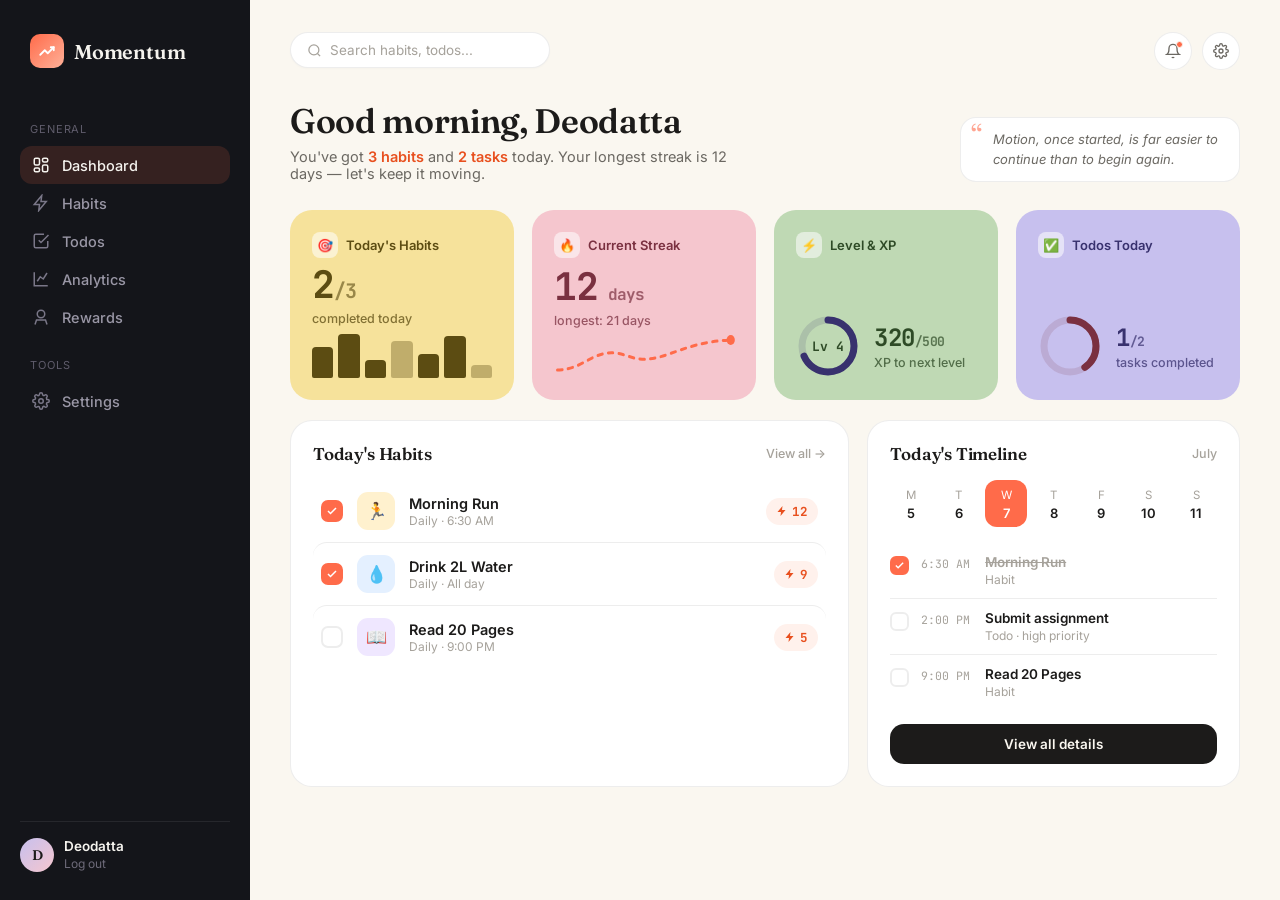
==== commit 2798023e: "updates" ====
--- a/index.html
+++ b/index.html
@@ -380,9 +380,9 @@
     align-items:center;
     margin-bottom:16px;
   }
-  .mini-cal-days{ display:flex; gap:6px; }
+  .mini-cal-days{ display:flex; gap:6px; width:100%; }
   .mini-cal-day{
-    width:34px;
+    flex:1;
     text-align:center;
     padding:8px 0 6px;
     border-radius:12px;
@@ -396,9 +396,22 @@
   .timeline-item{
     display:flex;
     gap:12px;
+    align-items:flex-start;
     padding:11px 0;
   }
   .timeline-item + .timeline-item{ border-top:1px solid var(--line); }
+  .timeline-check{
+    width:19px;height:19px;border-radius:6px;
+    border:2px solid var(--line);
+    flex-shrink:0;
+    cursor:pointer;
+    display:flex;align-items:center;justify-content:center;
+    margin-top:2px;
+    transition:all 0.15s ease;
+  }
+  .timeline-check.done{ background:var(--coral); border-color:var(--coral); }
+  .timeline-check svg{ width:11px;height:11px;color:white; }
+  .timeline-item.done .timeline-content h4{ text-decoration:line-through; color:var(--ink-faint); }
   .timeline-time{ font-family:'JetBrains Mono',monospace; font-size:11.5px; color:var(--ink-faint); width:52px; flex-shrink:0; padding-top:2px; }
   .timeline-dot-wrap{ display:flex; flex-direction:column; align-items:center; flex-shrink:0; }
   .timeline-dot{ width:9px;height:9px;border-radius:50%; margin-top:5px; }
@@ -486,12 +499,36 @@
   .year-heatmap .sq.lvl1{ background:#FFD9CC; }
   .year-heatmap .sq.lvl2{ background:#FFB199; }
   .year-heatmap .sq.lvl3{ background:var(--coral); }
-  .line-chart{ width:100%; height:150px; }
-  .habit-breakdown-row{ display:flex; align-items:center; gap:10px; padding:9px 0; font-size:13px; }
-  .habit-breakdown-row + .habit-breakdown-row{ border-top:1px solid var(--line); }
+  .line-chart{ width:100%; height:170px; overflow:visible; }
+  .chart-wrap{ padding-top:10px; }
+  .chart-axis-label{ font-family:'JetBrains Mono',monospace; font-size:9px; fill:var(--ink-faint); }
+  .chart-x-labels text{ font-family:'JetBrains Mono',monospace; font-size:9px; fill:var(--ink-faint); text-anchor:middle; }
+  .chart-points circle{ fill:var(--coral); stroke:var(--white); stroke-width:1.5; }
+  .chart-val{ font-family:'JetBrains Mono',monospace; font-size:9px; fill:var(--ink-soft); text-anchor:middle; font-weight:600; }
+
+  .range-toggle{ display:flex; background:#F0ECE1; border-radius:999px; padding:3px; gap:2px; }
+  .range-opt{ padding:5px 14px; border-radius:999px; font-size:12px; font-weight:600; color:var(--ink-soft); cursor:pointer; }
+  .range-opt.active{ background:var(--ink); color:var(--bg); }
+
+  .month-heatmap{ display:grid; grid-template-columns:repeat(7,1fr); gap:5px; }
+  .month-heatmap .mh-label{ text-align:center; font-size:10.5px; color:var(--ink-faint); font-weight:600; padding-bottom:4px; }
+  .month-heatmap .sq{ aspect-ratio:1; border-radius:6px; background:var(--line); display:flex; align-items:center; justify-content:center; font-size:10px; color:var(--ink-faint); font-family:'JetBrains Mono',monospace; }
+  .month-heatmap .sq.lvl1{ background:#FFD9CC; color:var(--ink); }
+  .month-heatmap .sq.lvl2{ background:#FFB199; color:white; }
+  .month-heatmap .sq.lvl3{ background:var(--coral); color:white; }
+  .month-heatmap .sq.empty{ background:transparent; }
+
+  .breakdown-card{ padding:14px 0; }
+  .breakdown-card + .breakdown-card{ border-top:1px solid var(--line); }
+  .breakdown-card-top{ display:flex; align-items:center; gap:10px; margin-bottom:8px; }
+  .breakdown-card-icon{ width:30px;height:30px;border-radius:9px; display:flex;align-items:center;justify-content:center; font-size:14px; flex-shrink:0; }
+  .breakdown-card-name{ font-size:13.5px; font-weight:600; flex:1; }
+  .breakdown-card-streak{ font-family:'JetBrains Mono',monospace; font-size:11.5px; color:var(--coral-dark); font-weight:700; display:flex; align-items:center; gap:3px; }
+  .breakdown-card-streak svg{ width:11px;height:11px; }
   .breakdown-bar-track{ flex:1; height:6px; border-radius:4px; background:var(--line); overflow:hidden; }
   .breakdown-bar-fill{ height:100%; border-radius:4px; background:var(--coral); }
-  .breakdown-pct{ font-family:'JetBrains Mono',monospace; font-size:12px; color:var(--ink-soft); width:36px; text-align:right; }
+  .breakdown-card-bottom{ display:flex; align-items:center; gap:10px; }
+  .breakdown-pct{ font-family:'JetBrains Mono',monospace; font-size:12px; color:var(--ink-soft); width:70px; text-align:right; }
 
   /* Rewards */
   .level-hero{
@@ -783,17 +820,23 @@
           <div class="mini-cal-day today">W<span class="num">7</span></div>
           <div class="mini-cal-day">T<span class="num">8</span></div>
           <div class="mini-cal-day">F<span class="num">9</span></div>
-        </div>
-      </div>
-
-      <div class="timeline-item">
+          <div class="mini-cal-day">S<span class="num">10</span></div>
+          <div class="mini-cal-day">S<span class="num">11</span></div>
+        </div>
+      </div>
+
+      <div class="timeline-item done">
+        <div class="timeline-check done" onclick="toggleTimelineItem(this)">
+          <svg viewBox="0 0 24 24" fill="none" stroke="currentColor" stroke-width="3"><path d="M20 6L9 17l-5-5"/></svg>
+        </div>
         <div class="timeline-time">6:30 AM</div>
         <div class="timeline-content">
           <h4>Morning Run</h4>
-          <p>Habit · completed</p>
+          <p>Habit</p>
         </div>
       </div>
       <div class="timeline-item">
+        <div class="timeline-check" onclick="toggleTimelineItem(this)"></div>
         <div class="timeline-time">2:00 PM</div>
         <div class="timeline-content">
           <h4>Submit assignment</h4>
@@ -801,10 +844,11 @@
         </div>
       </div>
       <div class="timeline-item">
+        <div class="timeline-check" onclick="toggleTimelineItem(this)"></div>
         <div class="timeline-time">9:00 PM</div>
         <div class="timeline-content">
           <h4>Read 20 Pages</h4>
-          <p>Habit · pending</p>
+          <p>Habit</p>
         </div>
       </div>
 
@@ -869,25 +913,59 @@
     </div>
 
     <div class="panel" style="margin-bottom:18px;">
-      <div class="panel-head"><h3>Yearly Consistency</h3><span class="see-all">2026</span></div>
+      <div class="panel-head">
+        <h3>Consistency</h3>
+        <div class="range-toggle">
+          <span class="range-opt active" onclick="setHeatmapRange('year', this)">Year</span>
+          <span class="range-opt" onclick="setHeatmapRange('month', this)">Month</span>
+        </div>
+      </div>
       <div id="yearHeatmap" class="year-heatmap"></div>
+      <div id="monthHeatmap" class="month-heatmap" style="display:none;"></div>
     </div>
 
     <div class="lower">
       <div class="panel">
         <div class="panel-head"><h3>Completion Rate</h3><span class="see-all">Last 8 weeks</span></div>
-        <svg viewBox="0 0 400 140" class="line-chart">
-          <polyline fill="none" stroke="var(--coral)" stroke-width="3" stroke-linecap="round" stroke-linejoin="round"
-            points="0,90 50,70 100,80 150,50 200,60 250,30 300,40 350,15 400,25"/>
-          <polyline fill="url(#lineFill)" stroke="none" points="0,90 50,70 100,80 150,50 200,60 250,30 300,40 350,15 400,25 400,140 0,140"/>
-          <defs><linearGradient id="lineFill" x1="0" y1="0" x2="0" y2="1">
-            <stop offset="0%" stop-color="var(--coral)" stop-opacity="0.18"/>
-            <stop offset="100%" stop-color="var(--coral)" stop-opacity="0"/>
-          </linearGradient></defs>
-        </svg>
+        <div class="chart-wrap">
+          <svg viewBox="0 0 420 170" class="line-chart">
+            <line x1="34" y1="10" x2="34" y2="130" stroke="var(--line)" stroke-width="1"/>
+            <line x1="34" y1="10" x2="410" y2="10" stroke="var(--line)" stroke-width="1" stroke-dasharray="3 4"/>
+            <line x1="34" y1="70" x2="410" y2="70" stroke="var(--line)" stroke-width="1" stroke-dasharray="3 4"/>
+            <line x1="34" y1="130" x2="410" y2="130" stroke="var(--line)" stroke-width="1"/>
+            <text x="26" y="14" class="chart-axis-label" text-anchor="end">100%</text>
+            <text x="26" y="74" class="chart-axis-label" text-anchor="end">50%</text>
+            <text x="26" y="134" class="chart-axis-label" text-anchor="end">0%</text>
+
+            <polyline fill="url(#lineFill)" stroke="none"
+              points="52,68 100,86 148,74 196,38 244,50 292,14 340,26 388,4 388,130 52,130"/>
+            <polyline fill="none" stroke="var(--coral)" stroke-width="3" stroke-linecap="round" stroke-linejoin="round"
+              points="52,68 100,86 148,74 196,38 244,50 292,14 340,26 388,4"/>
+            <defs><linearGradient id="lineFill" x1="0" y1="0" x2="0" y2="1">
+              <stop offset="0%" stop-color="var(--coral)" stop-opacity="0.2"/>
+              <stop offset="100%" stop-color="var(--coral)" stop-opacity="0"/>
+            </linearGradient></defs>
+
+            <g class="chart-points">
+              <circle cx="52" cy="68" r="3.5"/><text x="52" y="58" class="chart-val">52%</text>
+              <circle cx="100" cy="86" r="3.5"/><text x="100" y="100" class="chart-val">37%</text>
+              <circle cx="148" cy="74" r="3.5"/><text x="148" y="64" class="chart-val">47%</text>
+              <circle cx="196" cy="38" r="3.5"/><text x="196" y="28" class="chart-val">77%</text>
+              <circle cx="244" cy="50" r="3.5"/><text x="244" y="64" class="chart-val">67%</text>
+              <circle cx="292" cy="14" r="3.5"/><text x="292" y="4"  class="chart-val" style="fill:var(--coral-dark);font-weight:700;">97%</text>
+              <circle cx="340" cy="26" r="3.5"/><text x="340" y="16" class="chart-val">87%</text>
+              <circle cx="388" cy="4"  r="3.5"/><text x="388" y="-6" class="chart-val">100%</text>
+            </g>
+
+            <g class="chart-x-labels">
+              <text x="52" y="148">W1</text><text x="100" y="148">W2</text><text x="148" y="148">W3</text><text x="196" y="148">W4</text>
+              <text x="244" y="148">W5</text><text x="292" y="148">W6</text><text x="340" y="148">W7</text><text x="388" y="148">W8</text>
+            </g>
+          </svg>
+        </div>
       </div>
       <div class="panel">
-        <div class="panel-head"><h3>Per-Habit Breakdown</h3></div>
+        <div class="panel-head"><h3>Per-Habit Breakdown</h3><span class="see-all">Last 14 days</span></div>
         <div id="habitBreakdown"></div>
       </div>
     </div>
@@ -1117,6 +1195,13 @@
   }
 
   /* ---------- ANALYTICS ---------- */
+  function setHeatmapRange(range, el){
+    document.querySelectorAll('.range-opt').forEach(o=>o.classList.remove('active'));
+    el.classList.add('active');
+    document.getElementById('yearHeatmap').style.display = range==='year' ? 'grid' : 'none';
+    document.getElementById('monthHeatmap').style.display = range==='month' ? 'grid' : 'none';
+  }
+
   function renderAnalytics(){
     const hm = document.getElementById('yearHeatmap');
     let cells = '';
@@ -1127,15 +1212,36 @@
     }
     hm.innerHTML = cells;
 
+    const mh = document.getElementById('monthHeatmap');
+    const dayLabels = ['S','M','T','W','T','F','S'];
+    let monthCells = dayLabels.map(d=>`<div class="mh-label">${d}</div>`).join('');
+    const firstDayOffset = 3; // July 2026 starts on a Wednesday
+    const daysInMonth = 31;
+    for(let i=0;i<firstDayOffset;i++) monthCells += `<div class="sq empty"></div>`;
+    for(let d=1; d<=daysInMonth; d++){
+      const r = Math.random();
+      const lvl = d>7 ? '' : (r>0.55 ? 'lvl3' : r>0.3 ? 'lvl2' : 'lvl1'); // future days blank
+      monthCells += `<div class="sq ${lvl}">${d}</div>`;
+    }
+    mh.innerHTML = monthCells;
+
     const bd = document.getElementById('habitBreakdown');
     bd.innerHTML = habits.map(h=>{
-      const pct = Math.round((h.history.filter(v=>v).length / h.history.length) * 100);
-      return `<div class="habit-breakdown-row">
-        <span>${h.icon}</span>
-        <div class="breakdown-bar-track"><div class="breakdown-bar-fill" style="width:${pct}%"></div></div>
-        <span class="breakdown-pct">${pct}%</span>
+      const done = h.history.filter(v=>v).length;
+      const total = h.history.length;
+      const pct = Math.round((done/total)*100);
+      return `<div class="breakdown-card">
+        <div class="breakdown-card-top">
+          <div class="breakdown-card-icon" style="background:${h.color}">${h.icon}</div>
+          <div class="breakdown-card-name">${h.name}</div>
+          <div class="breakdown-card-streak"><svg viewBox="0 0 24 24" fill="currentColor"><path d="M13 2L3 14h7l-1 8 10-12h-7l1-8z"/></svg>${h.streak}</div>
+        </div>
+        <div class="breakdown-card-bottom">
+          <div class="breakdown-bar-track"><div class="breakdown-bar-fill" style="width:${pct}%"></div></div>
+          <span class="breakdown-pct">${done}/${total} days</span>
+        </div>
       </div>`;
-    }).join('');
+    }).join('') || '<p class="empty-note">Add a habit to see its breakdown here.</p>';
   }
 
   /* ---------- REWARDS ---------- */
@@ -1170,9 +1276,19 @@
     });
   });
 
+  function toggleTimelineItem(el){
+    const item = el.closest('.timeline-item');
+    const nowDone = !el.classList.contains('done');
+    el.classList.toggle('done', nowDone);
+    item.classList.toggle('done', nowDone);
+    el.innerHTML = nowDone
+      ? '<svg viewBox="0 0 24 24" fill="none" stroke="currentColor" stroke-width="3"><path d="M20 6L9 17l-5-5"/></svg>'
+      : '';
+  }
+
   /* init */
   renderHabits(); renderTodos();
 </script>
 
 </body>
-</html>
+</html>
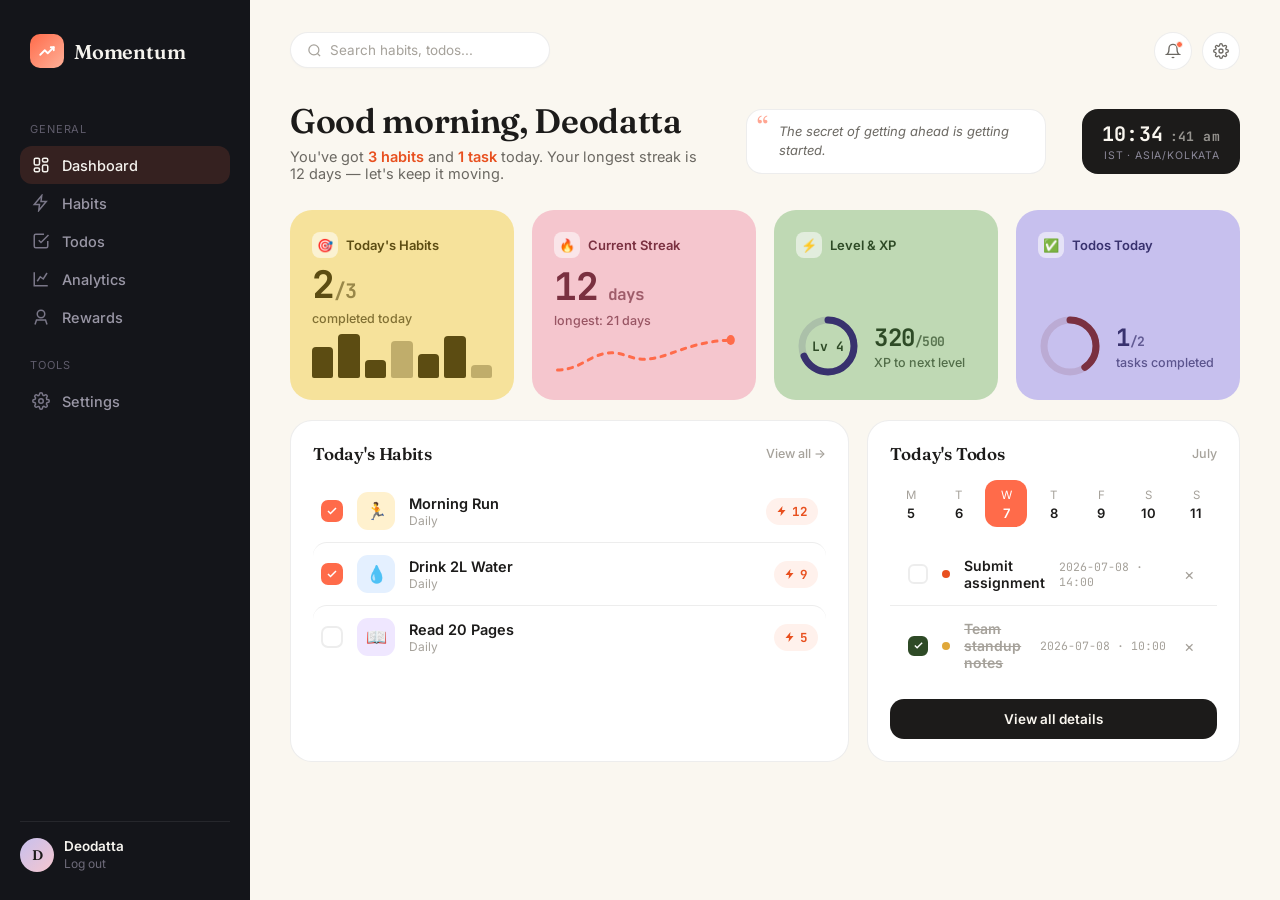
==== commit 05d1fdfc: "updated features" ====
--- a/index.html
+++ b/index.html
@@ -200,14 +200,15 @@
   .greeting-row{
     display:flex;
     justify-content:space-between;
-    align-items:flex-end;
+    align-items:center;
     margin-bottom:28px;
     flex-wrap:wrap;
-    gap:16px;
-  }
-
+    gap:20px;
+  }
+
+  .greeting{ flex-shrink:0; }
   .greeting h1{ font-size:34px; margin-bottom:6px; }
-  .greeting p{ color:var(--ink-soft); font-size:14.5px; max-width:460px; }
+  .greeting p{ color:var(--ink-soft); font-size:14.5px; max-width:420px; }
   .greeting .accent{ color:var(--coral-dark); font-weight:600; }
 
   .quote-chip{
@@ -215,15 +216,38 @@
     border:1px solid var(--line);
     border-radius:16px;
     padding:12px 18px;
-    max-width:280px;
+    max-width:300px;
     font-size:13px;
     color:var(--ink-soft);
     font-style:italic;
     line-height:1.5;
     position:relative;
+    margin:0 auto;
+    transition:opacity 0.25s ease;
   }
   .quote-chip::before{ content:'“'; font-family:'Fraunces',serif; font-style:normal; font-size:28px; color:var(--coral); position:absolute; top:-4px; left:10px; opacity:0.6; }
   .quote-chip span{ display:block; padding-left:14px; }
+
+  .live-clock{
+    flex-shrink:0;
+    text-align:right;
+    background:var(--ink);
+    color:var(--bg);
+    border-radius:16px;
+    padding:12px 20px;
+  }
+  .live-clock .clock-time{
+    font-family:'JetBrains Mono',monospace;
+    font-size:20px;
+    font-weight:700;
+    letter-spacing:0.02em;
+    display:flex;
+    align-items:baseline;
+    gap:6px;
+    justify-content:flex-end;
+  }
+  .live-clock .clock-time .sec{ font-size:13px; opacity:0.55; }
+  .live-clock .clock-label{ font-size:10.5px; text-transform:uppercase; letter-spacing:0.08em; color:#8C899A; margin-top:2px; }
 
   /* ---------- BENTO GRID ---------- */
   .bento{
@@ -449,6 +473,12 @@
   }
   .btn-add:hover{ background:var(--coral-dark); }
 
+  .btn-primary{
+    width:100%; padding:12px; border-radius:12px; border:none; background:var(--coral);
+    color:white; font-weight:700; font-size:14px; cursor:pointer; margin-top:6px;
+  }
+  .btn-primary:hover{ background:var(--coral-dark); }
+
   /* Habits grid */
   .habits-grid{ display:grid; grid-template-columns:repeat(3,1fr); gap:16px; }
   .habit-card{
@@ -461,14 +491,40 @@
   .habit-card-freq{ font-size:12px; color:var(--ink-faint); margin-top:1px; }
   .habit-card-del{ margin-left:auto; color:var(--ink-faint); cursor:pointer; font-size:16px; padding:2px 6px; }
   .habit-card-del:hover{ color:var(--coral-dark); }
+  .heatmap-range{ font-size:10.5px; color:var(--ink-faint); font-family:'JetBrains Mono',monospace; margin-bottom:2px; }
   .heatmap-strip{ display:flex; gap:3px; }
-  .heatmap-strip .sq{ flex:1; aspect-ratio:1; border-radius:4px; background:var(--line); }
-  .heatmap-strip .sq.done{ background:var(--coral); }
+  .heatmap-strip .sq{
+    flex:1; aspect-ratio:1; border-radius:4px; background:var(--line);
+    display:flex; align-items:center; justify-content:center;
+    font-size:7.5px; font-family:'JetBrains Mono',monospace; color:var(--ink-faint); cursor:default;
+  }
+  .heatmap-strip .sq.done{ background:var(--coral); color:white; }
   .habit-card-bottom{ display:flex; justify-content:space-between; align-items:center; }
 
   /* Todos */
+  .todo-progress-card{
+    background:linear-gradient(120deg,var(--yellow),var(--pink));
+    border-radius:20px; padding:20px 24px; margin-bottom:24px;
+    display:flex; align-items:center; gap:18px;
+  }
+  .todo-progress-ring-wrap{ flex-shrink:0; }
+  .todo-progress-ring{ width:56px;height:56px; }
+  .tp-ring-bg{ fill:none; stroke:rgba(28,27,26,0.15); stroke-width:7; }
+  .tp-ring-fg{ fill:none; stroke:var(--ink); stroke-width:7; stroke-linecap:round; transform:rotate(-90deg); transform-origin:50% 50%; transition:stroke-dashoffset 0.4s ease; }
+  .todo-progress-num{ font-family:'JetBrains Mono',monospace; font-size:22px; font-weight:700; }
+  .todo-progress-label{ font-size:12.5px; color:var(--ink-soft); margin-top:2px; }
+
   .todo-group{ margin-bottom:22px; }
   .todo-group-title{ font-size:13px; text-transform:uppercase; letter-spacing:0.06em; color:var(--ink-faint); margin-bottom:10px; }
+  .todo-group-title-row{ display:flex; align-items:center; justify-content:space-between; margin-bottom:10px; }
+  .todo-group-title-row .todo-group-title{ margin-bottom:0; }
+  .upcoming-count{ color:var(--coral-dark); font-weight:700; }
+  .btn-show{
+    padding:6px 16px; border-radius:999px; border:1.5px solid var(--coral); background:transparent;
+    color:var(--coral-dark); font-size:12px; font-weight:700; cursor:pointer; transition:all 0.15s ease;
+  }
+  .btn-show:hover{ background:var(--coral); color:white; }
+  .btn-show.open{ background:var(--ink); border-color:var(--ink); color:var(--bg); }
   .todo-list{ background:var(--white); border:1px solid var(--line); border-radius:18px; overflow:hidden; }
   .todo-item{ display:flex; align-items:center; gap:14px; padding:14px 18px; }
   .todo-item + .todo-item{ border-top:1px solid var(--line); }
@@ -494,29 +550,32 @@
   .stat-card{ background:var(--white); border:1px solid var(--line); border-radius:18px; padding:20px; }
   .stat-num{ font-family:'JetBrains Mono',monospace; font-size:28px; font-weight:700; }
   .stat-label{ font-size:12.5px; color:var(--ink-soft); margin-top:4px; }
-  .year-heatmap{ display:grid; grid-template-columns:repeat(26,1fr); gap:3px; }
-  .year-heatmap .sq{ aspect-ratio:1; border-radius:3px; background:var(--line); }
-  .year-heatmap .sq.lvl1{ background:#FFD9CC; }
-  .year-heatmap .sq.lvl2{ background:#FFB199; }
-  .year-heatmap .sq.lvl3{ background:var(--coral); }
+  .month-select-wrap{ display:flex; align-items:center; gap:8px; }
+  .month-select-wrap label{ font-size:12.5px; color:var(--ink-soft); font-weight:600; }
+  .month-select-wrap select{
+    padding:9px 14px; border-radius:10px; border:1.5px solid var(--line);
+    font-family:'Inter',sans-serif; font-size:13px; font-weight:600; background:var(--white);
+    color:var(--ink); cursor:pointer; outline:none;
+  }
+  .month-select-wrap select:focus{ border-color:var(--coral); }
+
+  .year-heatmap{ display:flex; gap:16px; overflow-x:auto; padding-bottom:6px; }
+  .gh-month-block{ flex-shrink:0; }
+  .gh-month-label{ font-size:11px; font-weight:700; color:var(--ink-soft); margin-bottom:6px; text-align:center; }
+  .gh-month-grid{ display:grid; grid-template-columns:repeat(7,9px); grid-auto-rows:9px; gap:3px; }
+  .gh-sq{ width:9px;height:9px;border-radius:2px; background:var(--line); cursor:default; }
+  .gh-sq.future{ background:transparent; }
+  .gh-sq.lvl1{ background:#FFD9CC; }
+  .gh-sq.lvl2{ background:#FFB199; }
+  .gh-sq.lvl3{ background:var(--coral); }
+  .gh-sq.current-month{ outline:1.5px solid var(--coral-dark); outline-offset:1px; }
+
   .line-chart{ width:100%; height:170px; overflow:visible; }
   .chart-wrap{ padding-top:10px; }
   .chart-axis-label{ font-family:'JetBrains Mono',monospace; font-size:9px; fill:var(--ink-faint); }
   .chart-x-labels text{ font-family:'JetBrains Mono',monospace; font-size:9px; fill:var(--ink-faint); text-anchor:middle; }
   .chart-points circle{ fill:var(--coral); stroke:var(--white); stroke-width:1.5; }
   .chart-val{ font-family:'JetBrains Mono',monospace; font-size:9px; fill:var(--ink-soft); text-anchor:middle; font-weight:600; }
-
-  .range-toggle{ display:flex; background:#F0ECE1; border-radius:999px; padding:3px; gap:2px; }
-  .range-opt{ padding:5px 14px; border-radius:999px; font-size:12px; font-weight:600; color:var(--ink-soft); cursor:pointer; }
-  .range-opt.active{ background:var(--ink); color:var(--bg); }
-
-  .month-heatmap{ display:grid; grid-template-columns:repeat(7,1fr); gap:5px; }
-  .month-heatmap .mh-label{ text-align:center; font-size:10.5px; color:var(--ink-faint); font-weight:600; padding-bottom:4px; }
-  .month-heatmap .sq{ aspect-ratio:1; border-radius:6px; background:var(--line); display:flex; align-items:center; justify-content:center; font-size:10px; color:var(--ink-faint); font-family:'JetBrains Mono',monospace; }
-  .month-heatmap .sq.lvl1{ background:#FFD9CC; color:var(--ink); }
-  .month-heatmap .sq.lvl2{ background:#FFB199; color:white; }
-  .month-heatmap .sq.lvl3{ background:var(--coral); color:white; }
-  .month-heatmap .sq.empty{ background:transparent; }
 
   .breakdown-card{ padding:14px 0; }
   .breakdown-card + .breakdown-card{ border-top:1px solid var(--line); }
@@ -534,10 +593,20 @@
   .level-hero{
     background:var(--white); border:1px solid var(--line); border-radius:22px;
     padding:26px 30px; display:flex; align-items:center; gap:24px; margin-bottom:18px;
-  }
+    position:relative; overflow:hidden;
+  }
+  .level-hero-icon{
+    position:absolute; top:14px; right:20px; font-size:26px;
+    animation:rankFloat 2.6s ease-in-out infinite;
+  }
+  @keyframes rankFloat{ 0%,100%{ transform:translateY(0) rotate(-4deg); } 50%{ transform:translateY(-6px) rotate(4deg); } }
   .level-ring{ width:100px;height:100px; flex-shrink:0; }
   .level-ring-bg{ fill:none; stroke:var(--line); stroke-width:10; }
   .level-ring-fg{ fill:none; stroke:var(--coral); stroke-width:10; stroke-linecap:round; transform:rotate(-90deg); transform-origin:50% 50%; }
+  .level-hero-rank{
+    display:inline-block; font-size:11px; font-weight:700; text-transform:uppercase; letter-spacing:0.06em;
+    color:var(--coral-dark); background:#FFF1EC; padding:3px 10px; border-radius:999px; margin-bottom:6px;
+  }
   .level-hero-num{ font-family:'Fraunces',serif; font-size:26px; font-weight:600; }
   .level-hero-sub{ font-size:13px; color:var(--ink-soft); margin-top:4px; font-family:'JetBrains Mono',monospace; }
 
@@ -545,12 +614,32 @@
   .badge{
     display:flex; flex-direction:column; align-items:center; gap:8px;
     padding:18px 10px; border-radius:16px; background:#FAF8F3; text-align:center;
-  }
+    position:relative; overflow:hidden; cursor:pointer; transition:transform 0.15s ease;
+  }
+  .badge:hover{ transform:translateY(-2px); }
   .badge.unlocked{ background:linear-gradient(160deg,var(--yellow),var(--pink)); box-shadow:0 6px 16px rgba(255,107,74,0.18); }
+  .badge.unlocked::after{
+    content:''; position:absolute; top:0; left:-150%; width:55%; height:100%;
+    background:linear-gradient(120deg, transparent, rgba(255,255,255,0.7), transparent);
+    animation:badgeShine 4s ease-in-out infinite;
+  }
+  @keyframes badgeShine{ 0%{left:-150%;} 45%{left:150%;} 100%{left:150%;} }
   .badge-icon{ font-size:26px; }
   .badge.locked .badge-icon{ filter:grayscale(1) opacity(0.4); }
+  .badge.locked{ cursor:default; }
   .badge-name{ font-size:11.5px; font-weight:600; line-height:1.3; }
   .badge.locked .badge-name{ color:var(--ink-faint); }
+  .badge.shake{ animation:badgeShake 0.4s ease; }
+  @keyframes badgeShake{ 0%,100%{transform:translateX(0);} 25%{transform:translateX(-4px);} 75%{transform:translateX(4px);} }
+
+  .confetti-piece{
+    position:fixed; z-index:200; pointer-events:none; font-size:16px;
+    animation:confettiFly 0.9s ease-out forwards;
+  }
+  @keyframes confettiFly{
+    0%{ transform:translate(0,0) rotate(0deg); opacity:1; }
+    100%{ transform:var(--fly-to) rotate(var(--fly-rot)); opacity:0; }
+  }
 
   .milestone{ display:flex; gap:16px; align-items:center; }
   .milestone-icon{ width:48px;height:48px;border-radius:14px; background:var(--yellow); display:flex;align-items:center;justify-content:center; font-size:22px; flex-shrink:0; }
@@ -597,11 +686,61 @@
   .priority-opt.selected.low{ background:#E3F0DD; border-color:var(--sage-ink); color:var(--sage-ink); }
   .priority-opt.selected.med{ background:#FFF3DC; border-color:#E0A83A; color:#8A6416; }
   .priority-opt.selected.high{ background:#FFE3DC; border-color:var(--coral-dark); color:var(--coral-dark); }
-  .btn-primary{
-    width:100%; padding:12px; border-radius:12px; border:none; background:var(--coral);
-    color:white; font-weight:700; font-size:14px; cursor:pointer; margin-top:6px;
-  }
-  .btn-primary:hover{ background:var(--coral-dark); }
+  .settings-profile-row{ display:flex; gap:18px; align-items:flex-start; margin-bottom:16px; }
+  .avatar-upload-wrap{ position:relative; flex-shrink:0; }
+  .avatar-edit-btn{
+    position:absolute; bottom:-2px; right:-2px; width:24px;height:24px;border-radius:50%;
+    background:var(--ink); color:var(--bg); display:flex; align-items:center; justify-content:center;
+    cursor:pointer; border:2px solid var(--bg);
+  }
+  .avatar-edit-btn svg{ width:12px;height:12px; }
+  .avatar-edit-btn:hover{ background:var(--coral); }
+  .avatar.has-photo{ background-size:cover; background-position:center; color:transparent; }
+  .settings-avatar{ width:56px;height:56px; font-size:22px; }
+  .settings-row{
+    display:flex; align-items:center; justify-content:space-between;
+    padding:14px 0;
+  }
+  .settings-row + .settings-row{ border-top:1px solid var(--line); }
+  .settings-row-title{ font-size:14px; font-weight:600; }
+  .settings-row-sub{ font-size:12.5px; color:var(--ink-soft); margin-top:2px; }
+
+  .switch{ position:relative; display:inline-block; width:42px; height:24px; flex-shrink:0; }
+  .switch input{ opacity:0; width:0; height:0; }
+  .switch-slider{
+    position:absolute; cursor:pointer; inset:0; background:var(--line);
+    border-radius:999px; transition:0.2s;
+  }
+  .switch-slider::before{
+    content:''; position:absolute; height:18px; width:18px; left:3px; bottom:3px;
+    background:white; border-radius:50%; transition:0.2s; box-shadow:0 1px 3px rgba(0,0,0,0.2);
+  }
+  .switch input:checked + .switch-slider{ background:var(--coral); }
+  .switch input:checked + .switch-slider::before{ transform:translateX(18px); }
+
+  .danger-panel{ border-color:rgba(232,80,31,0.25); }
+  .btn-outline{
+    padding:9px 18px; border-radius:10px; border:1.5px solid var(--line); background:var(--white);
+    font-size:13px; font-weight:600; cursor:pointer; color:var(--ink);
+  }
+  .btn-outline:hover{ border-color:var(--ink-faint); }
+  .btn-danger{
+    padding:9px 18px; border-radius:10px; border:1.5px solid var(--coral-dark); background:transparent;
+    font-size:13px; font-weight:600; cursor:pointer; color:var(--coral-dark);
+  }
+  .btn-danger:hover{ background:var(--coral-dark); color:white; }
+
+  /* Dark mode */
+  body.dark{
+    --bg:#17161A;
+    --ink:#F2EFE9;
+    --ink-soft:#B8B4C4;
+    --ink-faint:#7C7889;
+    --line:rgba(255,255,255,0.09);
+    --white:#211F26;
+  }
+  body.dark .search{ box-shadow:none; }
+  body.dark .modal-overlay{ background:rgba(0,0,0,0.6); }
 
   @media (max-width:1100px){
     .bento{ grid-template-columns:repeat(2,1fr); }
@@ -651,7 +790,7 @@
   </a>
 
   <div class="nav-section-label">Tools</div>
-  <a class="nav-item" onclick="window.location.href='login.html'">
+  <a class="nav-item" data-view="settings" onclick="showView('settings')">
     <span class="nav-icon"><svg viewBox="0 0 24 24" fill="none" stroke="currentColor" stroke-width="2"><circle cx="12" cy="12" r="3"/><path d="M19.4 15a1.65 1.65 0 00.33 1.82l.06.06a2 2 0 11-2.83 2.83l-.06-.06a1.65 1.65 0 00-1.82-.33 1.65 1.65 0 00-1 1.51V21a2 2 0 01-4 0v-.09A1.65 1.65 0 009 19.4a1.65 1.65 0 00-1.82.33l-.06.06a2 2 0 11-2.83-2.83l.06-.06A1.65 1.65 0 004.6 15a1.65 1.65 0 00-1.51-1H3a2 2 0 010-4h.09A1.65 1.65 0 004.6 9a1.65 1.65 0 00-.33-1.82l-.06-.06a2 2 0 112.83-2.83l.06.06A1.65 1.65 0 009 4.6a1.65 1.65 0 001-1.51V3a2 2 0 014 0v.09a1.65 1.65 0 001 1.51 1.65 1.65 0 001.82-.33l.06-.06a2 2 0 112.83 2.83l-.06.06A1.65 1.65 0 0019.4 9c.16.31.26.65.3 1H21a2 2 0 010 4h-.09a1.65 1.65 0 00-1.51 1z"/></svg></span>
     Settings
   </a>
@@ -659,10 +798,10 @@
   <div class="sidebar-spacer"></div>
 
   <div class="sidebar-footer">
-    <div class="avatar">D</div>
+    <div class="avatar" id="sidebarAvatar">D</div>
     <div class="sidebar-footer-text">
-      <div class="sidebar-footer-name">Deodatta</div>
-      <div class="sidebar-footer-sub">Log out</div>
+      <div class="sidebar-footer-name" id="sidebarName">Deodatta</div>
+      <div class="sidebar-footer-sub" onclick="window.location.href='login.html'">Log out</div>
     </div>
   </div>
 </aside>
@@ -685,9 +824,13 @@
   <div class="greeting-row">
     <div class="greeting">
       <h1>Good morning, Deodatta</h1>
-      <p>You've got <span class="accent">3 habits</span> and <span class="accent">2 tasks</span> today. Your longest streak is 12 days — let's keep it moving.</p>
-    </div>
-    <div class="quote-chip"><span>Motion, once started, is far easier to continue than to begin again.</span></div>
+      <p id="greetingSub">You've got <span class="accent">3 habits</span> and <span class="accent">2 tasks</span> today. Your longest streak is 12 days — let's keep it moving.</p>
+    </div>
+    <div class="quote-chip" id="quoteChip"><span id="quoteText">Motion, once started, is far easier to continue than to begin again.</span></div>
+    <div class="live-clock">
+      <div class="clock-time" id="clockTime">--:--<span class="sec">--</span></div>
+      <div class="clock-label">IST · Asia/Kolkata</div>
+    </div>
   </div>
 
   <!-- BENTO GRID -->
@@ -773,43 +916,14 @@
     <div class="panel">
       <div class="panel-head">
         <h3>Today's Habits</h3>
-        <span class="see-all">View all →</span>
-      </div>
-
-      <div class="habit-row">
-        <div class="habit-check done"><svg viewBox="0 0 24 24" fill="none" stroke="currentColor" stroke-width="3"><path d="M20 6L9 17l-5-5"/></svg></div>
-        <div class="habit-icon" style="background:#FFF1CE;">🏃</div>
-        <div class="habit-info">
-          <div class="habit-name">Morning Run</div>
-          <div class="habit-freq">Daily · 6:30 AM</div>
-        </div>
-        <div class="streak-chip"><svg viewBox="0 0 24 24" fill="currentColor"><path d="M13 2L3 14h7l-1 8 10-12h-7l1-8z"/></svg>12</div>
-      </div>
-
-      <div class="habit-row">
-        <div class="habit-check done"><svg viewBox="0 0 24 24" fill="none" stroke="currentColor" stroke-width="3"><path d="M20 6L9 17l-5-5"/></svg></div>
-        <div class="habit-icon" style="background:#E4F0FF;">💧</div>
-        <div class="habit-info">
-          <div class="habit-name">Drink 2L Water</div>
-          <div class="habit-freq">Daily · All day</div>
-        </div>
-        <div class="streak-chip"><svg viewBox="0 0 24 24" fill="currentColor"><path d="M13 2L3 14h7l-1 8 10-12h-7l1-8z"/></svg>9</div>
-      </div>
-
-      <div class="habit-row">
-        <div class="habit-check"></div>
-        <div class="habit-icon" style="background:#EFE7FF;">📖</div>
-        <div class="habit-info">
-          <div class="habit-name">Read 20 Pages</div>
-          <div class="habit-freq">Daily · 9:00 PM</div>
-        </div>
-        <div class="streak-chip"><svg viewBox="0 0 24 24" fill="currentColor"><path d="M13 2L3 14h7l-1 8 10-12h-7l1-8z"/></svg>5</div>
-      </div>
+        <span class="see-all" onclick="showView('habits')">View all →</span>
+      </div>
+      <div id="dashHabits"></div>
     </div>
 
     <div class="panel">
       <div class="panel-head">
-        <h3>Today's Timeline</h3>
+        <h3>Today's Todos</h3>
         <span class="see-all">July</span>
       </div>
 
@@ -825,34 +939,9 @@
         </div>
       </div>
 
-      <div class="timeline-item done">
-        <div class="timeline-check done" onclick="toggleTimelineItem(this)">
-          <svg viewBox="0 0 24 24" fill="none" stroke="currentColor" stroke-width="3"><path d="M20 6L9 17l-5-5"/></svg>
-        </div>
-        <div class="timeline-time">6:30 AM</div>
-        <div class="timeline-content">
-          <h4>Morning Run</h4>
-          <p>Habit</p>
-        </div>
-      </div>
-      <div class="timeline-item">
-        <div class="timeline-check" onclick="toggleTimelineItem(this)"></div>
-        <div class="timeline-time">2:00 PM</div>
-        <div class="timeline-content">
-          <h4>Submit assignment</h4>
-          <p>Todo · high priority</p>
-        </div>
-      </div>
-      <div class="timeline-item">
-        <div class="timeline-check" onclick="toggleTimelineItem(this)"></div>
-        <div class="timeline-time">9:00 PM</div>
-        <div class="timeline-content">
-          <h4>Read 20 Pages</h4>
-          <p>Habit</p>
-        </div>
-      </div>
-
-      <button class="view-all-btn">View all details</button>
+      <div id="dashTodos"></div>
+
+      <button class="view-all-btn" onclick="showView('todos')">View all details</button>
     </div>
 
   </div>
@@ -877,22 +966,40 @@
     <div class="view-header">
       <div>
         <h1>Todos</h1>
-        <p class="view-sub">Tasks alongside habits — one list to run your day.</p>
+        <p class="view-sub">Today's tasks, front and center.</p>
       </div>
       <button class="btn-add" onclick="openModal('todoModal')">+ New Todo</button>
+    </div>
+
+    <div class="todo-progress-card">
+      <div class="todo-progress-ring-wrap">
+        <svg class="todo-progress-ring" viewBox="0 0 64 64">
+          <circle class="tp-ring-bg" cx="32" cy="32" r="26"/>
+          <circle class="tp-ring-fg" id="tpRingFg" cx="32" cy="32" r="26" stroke-dasharray="163.4" stroke-dashoffset="163.4"/>
+        </svg>
+      </div>
+      <div>
+        <div class="todo-progress-num" id="tpNum">0 / 0</div>
+        <div class="todo-progress-label">completed today — keep going</div>
+      </div>
     </div>
 
     <div class="todo-group">
       <h3 class="todo-group-title">Today</h3>
       <div id="todosToday" class="todo-list"></div>
     </div>
-    <div class="todo-group">
-      <h3 class="todo-group-title">Upcoming</h3>
-      <div id="todosUpcoming" class="todo-list"></div>
-    </div>
+
     <div class="todo-group">
       <h3 class="todo-group-title">Completed</h3>
       <div id="todosDone" class="todo-list"></div>
+    </div>
+
+    <div class="todo-group upcoming-group">
+      <div class="todo-group-title-row">
+        <h3 class="todo-group-title">Upcoming <span id="upcomingCount" class="upcoming-count"></span></h3>
+        <button class="btn-show" id="upcomingToggleBtn" onclick="toggleUpcoming()">Show</button>
+      </div>
+      <div id="todosUpcoming" class="todo-list" style="display:none;"></div>
     </div>
   </div>
 
@@ -903,65 +1010,32 @@
         <h1>Analytics</h1>
         <p class="view-sub">Your consistency, visualized.</p>
       </div>
-    </div>
-
-    <div class="stat-row">
-      <div class="stat-card"><div class="stat-num">12</div><div class="stat-label">Current Streak</div></div>
-      <div class="stat-card"><div class="stat-num">21</div><div class="stat-label">Longest Streak</div></div>
-      <div class="stat-card"><div class="stat-num">148</div><div class="stat-label">Habits Completed</div></div>
-      <div class="stat-card"><div class="stat-num">76%</div><div class="stat-label">Todo Completion</div></div>
-    </div>
+      <div class="month-select-wrap">
+        <label for="analyticsMonth">Viewing</label>
+        <select id="analyticsMonth" onchange="renderAnalytics()">
+          <option value="2026-07">July 2026</option>
+          <option value="2026-06">June 2026</option>
+          <option value="2026-05">May 2026</option>
+          <option value="2026-04">April 2026</option>
+        </select>
+      </div>
+    </div>
+
+    <div class="stat-row" id="analyticsStats"></div>
 
     <div class="panel" style="margin-bottom:18px;">
       <div class="panel-head">
         <h3>Consistency</h3>
-        <div class="range-toggle">
-          <span class="range-opt active" onclick="setHeatmapRange('year', this)">Year</span>
-          <span class="range-opt" onclick="setHeatmapRange('month', this)">Month</span>
-        </div>
+        <span class="see-all">last 6 months</span>
       </div>
       <div id="yearHeatmap" class="year-heatmap"></div>
-      <div id="monthHeatmap" class="month-heatmap" style="display:none;"></div>
     </div>
 
     <div class="lower">
       <div class="panel">
-        <div class="panel-head"><h3>Completion Rate</h3><span class="see-all">Last 8 weeks</span></div>
+        <div class="panel-head"><h3>Completion Rate</h3><span class="see-all" id="completionRangeLabel">Week 1–4</span></div>
         <div class="chart-wrap">
-          <svg viewBox="0 0 420 170" class="line-chart">
-            <line x1="34" y1="10" x2="34" y2="130" stroke="var(--line)" stroke-width="1"/>
-            <line x1="34" y1="10" x2="410" y2="10" stroke="var(--line)" stroke-width="1" stroke-dasharray="3 4"/>
-            <line x1="34" y1="70" x2="410" y2="70" stroke="var(--line)" stroke-width="1" stroke-dasharray="3 4"/>
-            <line x1="34" y1="130" x2="410" y2="130" stroke="var(--line)" stroke-width="1"/>
-            <text x="26" y="14" class="chart-axis-label" text-anchor="end">100%</text>
-            <text x="26" y="74" class="chart-axis-label" text-anchor="end">50%</text>
-            <text x="26" y="134" class="chart-axis-label" text-anchor="end">0%</text>
-
-            <polyline fill="url(#lineFill)" stroke="none"
-              points="52,68 100,86 148,74 196,38 244,50 292,14 340,26 388,4 388,130 52,130"/>
-            <polyline fill="none" stroke="var(--coral)" stroke-width="3" stroke-linecap="round" stroke-linejoin="round"
-              points="52,68 100,86 148,74 196,38 244,50 292,14 340,26 388,4"/>
-            <defs><linearGradient id="lineFill" x1="0" y1="0" x2="0" y2="1">
-              <stop offset="0%" stop-color="var(--coral)" stop-opacity="0.2"/>
-              <stop offset="100%" stop-color="var(--coral)" stop-opacity="0"/>
-            </linearGradient></defs>
-
-            <g class="chart-points">
-              <circle cx="52" cy="68" r="3.5"/><text x="52" y="58" class="chart-val">52%</text>
-              <circle cx="100" cy="86" r="3.5"/><text x="100" y="100" class="chart-val">37%</text>
-              <circle cx="148" cy="74" r="3.5"/><text x="148" y="64" class="chart-val">47%</text>
-              <circle cx="196" cy="38" r="3.5"/><text x="196" y="28" class="chart-val">77%</text>
-              <circle cx="244" cy="50" r="3.5"/><text x="244" y="64" class="chart-val">67%</text>
-              <circle cx="292" cy="14" r="3.5"/><text x="292" y="4"  class="chart-val" style="fill:var(--coral-dark);font-weight:700;">97%</text>
-              <circle cx="340" cy="26" r="3.5"/><text x="340" y="16" class="chart-val">87%</text>
-              <circle cx="388" cy="4"  r="3.5"/><text x="388" y="-6" class="chart-val">100%</text>
-            </g>
-
-            <g class="chart-x-labels">
-              <text x="52" y="148">W1</text><text x="100" y="148">W2</text><text x="148" y="148">W3</text><text x="196" y="148">W4</text>
-              <text x="244" y="148">W5</text><text x="292" y="148">W6</text><text x="340" y="148">W7</text><text x="388" y="148">W8</text>
-            </g>
-          </svg>
+          <svg viewBox="0 0 420 170" class="line-chart" id="completionChart"></svg>
         </div>
       </div>
       <div class="panel">
@@ -981,11 +1055,13 @@
     </div>
 
     <div class="level-hero">
+      <div class="level-hero-icon" id="rankIcon">🚀</div>
       <svg class="level-ring" viewBox="0 0 140 140">
         <circle class="level-ring-bg" cx="70" cy="70" r="60"/>
         <circle class="level-ring-fg" cx="70" cy="70" r="60" stroke-dasharray="377" stroke-dashoffset="120"/>
       </svg>
       <div class="level-hero-text">
+        <div class="level-hero-rank" id="rankTitle">Rising Star</div>
         <div class="level-hero-num">Level 4</div>
         <div class="level-hero-sub">320 / 500 XP · 180 XP to level 5</div>
       </div>
@@ -1005,6 +1081,66 @@
           <div class="milestone-bar"><div class="milestone-fill" style="width:40%;"></div></div>
           <div class="milestone-sub">12 / 30 days · 18 days to go</div>
         </div>
+      </div>
+    </div>
+  </div>
+
+  <!-- ================= SETTINGS VIEW ================= -->
+  <div id="view-settings" class="view">
+    <div class="view-header">
+      <div>
+        <h1>Settings</h1>
+        <p class="view-sub">Your account, your preferences.</p>
+      </div>
+    </div>
+
+    <div class="panel" style="margin-bottom:18px;">
+      <div class="panel-head"><h3>Profile</h3></div>
+      <div class="settings-profile-row">
+        <div class="avatar-upload-wrap">
+          <div class="avatar settings-avatar" id="settingsAvatar">D</div>
+          <label for="photoInput" class="avatar-edit-btn" title="Change photo">
+            <svg viewBox="0 0 24 24" fill="none" stroke="currentColor" stroke-width="2.2"><path d="M23 19a2 2 0 01-2 2H3a2 2 0 01-2-2V8a2 2 0 012-2h4l2-3h6l2 3h4a2 2 0 012 2z"/><circle cx="12" cy="13" r="4"/></svg>
+          </label>
+          <input type="file" id="photoInput" accept="image/*" style="display:none;" onchange="handlePhotoUpload(event)">
+        </div>
+        <div class="field-row" style="flex:1;">
+          <div class="field"><label>Name</label><input id="s_name" type="text" value="Deodatta"></div>
+          <div class="field"><label>Email</label><input id="s_email" type="email" value="deodatta@example.com"></div>
+        </div>
+      </div>
+      <button class="btn-primary" style="width:auto; padding:11px 24px;" onclick="saveProfile()">Save changes</button>
+    </div>
+
+    <div class="panel" style="margin-bottom:18px;">
+      <div class="panel-head"><h3>Preferences</h3></div>
+      <div class="settings-row">
+        <div><div class="settings-row-title">Dark Mode</div><div class="settings-row-sub">Switch to a darker color scheme</div></div>
+        <label class="switch"><input type="checkbox" id="darkToggle" onchange="toggleDarkMode()"><span class="switch-slider"></span></label>
+      </div>
+      <div class="settings-row">
+        <div><div class="settings-row-title">Daily Reminders</div><div class="settings-row-sub">Get nudged for habits you haven't done yet</div></div>
+        <label class="switch"><input type="checkbox" checked><span class="switch-slider"></span></label>
+      </div>
+      <div class="settings-row">
+        <div><div class="settings-row-title">Streak Alerts</div><div class="settings-row-sub">Warn me before a streak is about to break</div></div>
+        <label class="switch"><input type="checkbox" checked><span class="switch-slider"></span></label>
+      </div>
+      <div class="settings-row">
+        <div><div class="settings-row-title">Weekly Summary Email</div><div class="settings-row-sub">A recap of your week, every Sunday</div></div>
+        <label class="switch"><input type="checkbox"><span class="switch-slider"></span></label>
+      </div>
+    </div>
+
+    <div class="panel danger-panel">
+      <div class="panel-head"><h3>Danger Zone</h3></div>
+      <div class="settings-row">
+        <div><div class="settings-row-title">Log Out</div><div class="settings-row-sub">Sign out of Momentum on this device</div></div>
+        <button class="btn-outline" onclick="window.location.href='login.html'">Log Out</button>
+      </div>
+      <div class="settings-row">
+        <div><div class="settings-row-title">Delete Account</div><div class="settings-row-sub">Permanently remove your data — this can't be undone</div></div>
+        <button class="btn-danger" onclick="confirmDeleteAccount()">Delete Account</button>
       </div>
     </div>
   </div>
@@ -1062,6 +1198,12 @@
 </div>
 
 <script>
+  /* ---------- SHARED DATE UTILITIES ---------- */
+  const TODAY = new Date(2026,6,8); // July 8, 2026 — single source of truth for "today"
+  function dateKey(d){ return d.toISOString().slice(0,10); }
+  function shortLabel(d){ return d.toLocaleDateString('en-US',{month:'short',day:'numeric'}); }
+  const TODAY_KEY = dateKey(TODAY);
+
   /* ---------- STATE ---------- */
   let habits = [
     {id:1, name:'Morning Run', desc:'Start the day with movement', icon:'🏃', color:'#FFF1CE', freq:'Daily', streak:12, history:[1,1,1,0,1,1,1,1,0,1,1,1,1,1]},
@@ -1081,10 +1223,12 @@
     document.getElementById('view-'+name).classList.add('active');
     document.querySelectorAll('.nav-item').forEach(n=>n.classList.remove('active'));
     document.querySelector('.nav-item[data-view="'+name+'"]').classList.add('active');
+    if(name==='dashboard'){ renderDashboard(); pickQuote(); }
     if(name==='habits') renderHabits();
     if(name==='todos') renderTodos();
     if(name==='analytics') renderAnalytics();
     if(name==='rewards') renderRewards();
+    if(name==='settings') renderSettings();
   }
 
   /* ---------- MODALS ---------- */
@@ -1124,18 +1268,23 @@
     closeModal('habitModal');
     document.getElementById('h_name').value=''; document.getElementById('h_desc').value='';
     renderHabits();
-  }
-  function deleteHabit(id){ habits = habits.filter(h=>h.id!==id); renderHabits(); }
+    renderDashboard();
+  }
+  function deleteHabit(id){ habits = habits.filter(h=>h.id!==id); renderHabits(); renderDashboard(); }
   function toggleHabitToday(id){
     const h = habits.find(h=>h.id===id);
     const last = h.history[h.history.length-1];
     h.history[h.history.length-1] = last ? 0 : 1;
     h.streak = last ? Math.max(0,h.streak-1) : h.streak+1;
     renderHabits();
+    renderDashboard();
   }
   function renderHabits(){
     const grid = document.getElementById('habitsGrid');
-    grid.innerHTML = habits.map(h=>`
+    grid.innerHTML = habits.map(h=>{
+      const oldest = new Date(TODAY); oldest.setDate(oldest.getDate() - (h.history.length-1));
+      const rangeLabel = `${shortLabel(oldest)} – ${shortLabel(TODAY)}`;
+      return `
       <div class="habit-card">
         <div class="habit-card-top">
           <div class="habit-card-icon" style="background:${h.color}">${h.icon}</div>
@@ -1145,8 +1294,12 @@
           </div>
           <span class="habit-card-del" onclick="deleteHabit(${h.id})">&times;</span>
         </div>
+        <div class="heatmap-range">${rangeLabel}</div>
         <div class="heatmap-strip">
-          ${h.history.map(v=>`<div class="sq ${v?'done':''}"></div>`).join('')}
+          ${h.history.map((v,i)=>{
+            const d = new Date(TODAY); d.setDate(d.getDate() - (h.history.length-1-i));
+            return `<div class="sq ${v?'done':''}" title="${shortLabel(d)}${v?' · done':' · missed'}">${d.getDate()}</div>`;
+          }).join('')}
         </div>
         <div class="habit-card-bottom">
           <span class="streak-chip"><svg viewBox="0 0 24 24" fill="currentColor"><path d="M13 2L3 14h7l-1 8 10-12h-7l1-8z"/></svg>${h.streak}</span>
@@ -1155,14 +1308,15 @@
           </div>
         </div>
       </div>
-    `).join('') || '<p class="empty-note">No habits yet — add your first one.</p>';
+    `;
+    }).join('') || '<p class="empty-note">No habits yet — add your first one.</p>';
   }
 
   /* ---------- TODOS ---------- */
   function addTodo(){
     const name = document.getElementById('t_name').value.trim();
     if(!name){ alert('Give your task a name first.'); return; }
-    const date = document.getElementById('t_date').value || '2026-07-08';
+    const date = document.getElementById('t_date').value || TODAY_KEY;
     const time = document.getElementById('t_time').value;
     const priority = document.querySelector('#t_priority .selected').classList.contains('low') ? 'low'
                     : document.querySelector('#t_priority .selected').classList.contains('high') ? 'high' : 'med';
@@ -1170,9 +1324,10 @@
     closeModal('todoModal');
     document.getElementById('t_name').value='';
     renderTodos();
-  }
-  function deleteTodo(id){ todos = todos.filter(t=>t.id!==id); renderTodos(); }
-  function toggleTodo(id){ const t = todos.find(t=>t.id===id); t.done = !t.done; renderTodos(); }
+    renderDashboard();
+  }
+  function deleteTodo(id){ todos = todos.filter(t=>t.id!==id); renderTodos(); renderDashboard(); }
+  function toggleTodo(id){ const t = todos.find(t=>t.id===id); t.done = !t.done; renderTodos(); renderDashboard(); }
   function todoRow(t){
     return `<div class="todo-item ${t.done?'completed':''}">
       <div class="todo-check ${t.done?'done':''}" onclick="toggleTodo(${t.id})">
@@ -1184,46 +1339,113 @@
       <span class="todo-del" onclick="deleteTodo(${t.id})">&times;</span>
     </div>`;
   }
+  function toggleUpcoming(){
+    const list = document.getElementById('todosUpcoming');
+    const btn = document.getElementById('upcomingToggleBtn');
+    const isOpen = list.style.display !== 'none';
+    list.style.display = isOpen ? 'none' : 'block';
+    btn.textContent = isOpen ? 'Show' : 'Hide';
+    btn.classList.toggle('open', !isOpen);
+  }
+
   function renderTodos(){
-    const today = '2026-07-08';
-    const todayList = todos.filter(t=>!t.done && t.date===today);
-    const upcoming = todos.filter(t=>!t.done && t.date>today);
-    const done = todos.filter(t=>t.done);
+    const todayList = todos.filter(t=>!t.done && t.date===TODAY_KEY);
+    const upcoming = todos.filter(t=>!t.done && t.date>TODAY_KEY);
+    const doneToday = todos.filter(t=>t.done && t.date===TODAY_KEY);
+    const doneAll = todos.filter(t=>t.done);
+
     document.getElementById('todosToday').innerHTML = todayList.map(todoRow).join('') || '<div class="empty-note">Nothing due today. Enjoy it.</div>';
-    document.getElementById('todosUpcoming').innerHTML = upcoming.map(todoRow).join('') || '<div class="empty-note">Nothing scheduled ahead yet.</div>';
-    document.getElementById('todosDone').innerHTML = done.map(todoRow).join('') || '<div class="empty-note">Completed tasks will show here.</div>';
+    document.getElementById('todosDone').innerHTML = doneAll.map(todoRow).join('') || '<div class="empty-note">Completed tasks will show here.</div>';
+    document.getElementById('todosUpcoming').innerHTML = upcoming.map(todoRow).join('') || '<div class="empty-note">Nothing scheduled ahead yet — it\'ll move here automatically once you add it.</div>';
+    document.getElementById('upcomingCount').textContent = upcoming.length ? `(${upcoming.length})` : '';
+
+    const totalToday = todayList.length + doneToday.length;
+    const doneCount = doneToday.length;
+    const pct = totalToday ? doneCount/totalToday : 0;
+    document.getElementById('tpNum').textContent = `${doneCount} / ${totalToday}`;
+    document.getElementById('tpRingFg').setAttribute('stroke-dashoffset', (163.4 * (1-pct)).toFixed(1));
   }
 
   /* ---------- ANALYTICS ---------- */
-  function setHeatmapRange(range, el){
-    document.querySelectorAll('.range-opt').forEach(o=>o.classList.remove('active'));
-    el.classList.add('active');
-    document.getElementById('yearHeatmap').style.display = range==='year' ? 'grid' : 'none';
-    document.getElementById('monthHeatmap').style.display = range==='month' ? 'grid' : 'none';
+  function hashStr(s){ let h=0; for(let i=0;i<s.length;i++){ h = (h*31 + s.charCodeAt(i))|0; } return Math.abs(h); }
+  function seededRandom(seed){ const x = Math.sin(seed)*10000; return x - Math.floor(x); }
+
+  function renderGithubHeatmap(){
+    const container = document.getElementById('yearHeatmap');
+    const monthsToShow = 6;
+    let html = '';
+    for(let m=monthsToShow-1; m>=0; m--){
+      const d = new Date(TODAY.getFullYear(), TODAY.getMonth()-m, 1);
+      const year = d.getFullYear(), month = d.getMonth();
+      const daysInMonth = new Date(year, month+1, 0).getDate();
+      const monthName = d.toLocaleDateString('en-US',{month:'short'});
+      const isCurrentMonth = (m===0);
+      let daySquares = '';
+      for(let day=1; day<=daysInMonth; day++){
+        const cellDate = new Date(year,month,day);
+        const isFuture = cellDate > TODAY;
+        let lvl = 'future';
+        if(!isFuture){
+          const r = seededRandom(hashStr(`${year}-${month}-${day}`));
+          lvl = r>0.7?'lvl3':r>0.45?'lvl2':r>0.25?'lvl1':'';
+        }
+        daySquares += `<div class="gh-sq ${lvl}${isCurrentMonth && day===TODAY.getDate() ? ' current-month':''}" title="${shortLabel(cellDate)}"></div>`;
+      }
+      html += `<div class="gh-month-block"><div class="gh-month-label">${monthName}</div><div class="gh-month-grid">${daySquares}</div></div>`;
+    }
+    container.innerHTML = html;
   }
 
   function renderAnalytics(){
-    const hm = document.getElementById('yearHeatmap');
-    let cells = '';
-    for(let i=0;i<182;i++){
-      const r = Math.random();
-      const lvl = r>0.7 ? 'lvl3' : r>0.45 ? 'lvl2' : r>0.25 ? 'lvl1' : '';
-      cells += `<div class="sq ${lvl}"></div>`;
-    }
-    hm.innerHTML = cells;
-
-    const mh = document.getElementById('monthHeatmap');
-    const dayLabels = ['S','M','T','W','T','F','S'];
-    let monthCells = dayLabels.map(d=>`<div class="mh-label">${d}</div>`).join('');
-    const firstDayOffset = 3; // July 2026 starts on a Wednesday
-    const daysInMonth = 31;
-    for(let i=0;i<firstDayOffset;i++) monthCells += `<div class="sq empty"></div>`;
-    for(let d=1; d<=daysInMonth; d++){
-      const r = Math.random();
-      const lvl = d>7 ? '' : (r>0.55 ? 'lvl3' : r>0.3 ? 'lvl2' : 'lvl1'); // future days blank
-      monthCells += `<div class="sq ${lvl}">${d}</div>`;
-    }
-    mh.innerHTML = monthCells;
+    const monthSel = document.getElementById('analyticsMonth');
+    const monthVal = monthSel ? monthSel.value : '2026-07';
+    const seed = hashStr(monthVal);
+    const monthLabel = monthSel ? monthSel.options[monthSel.selectedIndex].text : 'July 2026';
+
+    renderGithubHeatmap();
+
+    /* Stat row — seeded per month so it's consistent but varies by selection */
+    const stats = document.getElementById('analyticsStats');
+    const curStreak = Math.round(4 + seededRandom(seed+1)*18);
+    const longStreak = curStreak + Math.round(seededRandom(seed+2)*10);
+    const habitsDone = Math.round(60 + seededRandom(seed+3)*120);
+    const todoPct = Math.round(50 + seededRandom(seed+4)*45);
+    stats.innerHTML = `
+      <div class="stat-card"><div class="stat-num">${curStreak}</div><div class="stat-label">Current Streak</div></div>
+      <div class="stat-card"><div class="stat-num">${longStreak}</div><div class="stat-label">Longest Streak</div></div>
+      <div class="stat-card"><div class="stat-num">${habitsDone}</div><div class="stat-label">Habits Completed</div></div>
+      <div class="stat-card"><div class="stat-num">${todoPct}%</div><div class="stat-label">Todo Completion</div></div>
+    `;
+
+    /* Completion chart — Week 1-4 of selected month */
+    document.getElementById('completionRangeLabel').textContent = monthLabel + ' · Week 1–4';
+    const weekPcts = [1,2,3,4].map(w => Math.round(30 + seededRandom(seed+w*7)*65));
+    const xs = [70, 175, 280, 385];
+    const yFor = pct => 130 - (pct/100)*120;
+    const pts = xs.map((x,i)=>`${x},${yFor(weekPcts[i]).toFixed(1)}`).join(' ');
+    const fillPts = `${pts} ${xs[3]},130 ${xs[0]},130`;
+    const chart = document.getElementById('completionChart');
+    chart.innerHTML = `
+      <line x1="34" y1="10" x2="34" y2="130" stroke="var(--line)" stroke-width="1"/>
+      <line x1="34" y1="10" x2="410" y2="10" stroke="var(--line)" stroke-width="1" stroke-dasharray="3 4"/>
+      <line x1="34" y1="70" x2="410" y2="70" stroke="var(--line)" stroke-width="1" stroke-dasharray="3 4"/>
+      <line x1="34" y1="130" x2="410" y2="130" stroke="var(--line)" stroke-width="1"/>
+      <text x="26" y="14" class="chart-axis-label" text-anchor="end">100%</text>
+      <text x="26" y="74" class="chart-axis-label" text-anchor="end">50%</text>
+      <text x="26" y="134" class="chart-axis-label" text-anchor="end">0%</text>
+      <polyline fill="url(#lineFill)" stroke="none" points="${fillPts}"/>
+      <polyline fill="none" stroke="var(--coral)" stroke-width="3" stroke-linecap="round" stroke-linejoin="round" points="${pts}"/>
+      <defs><linearGradient id="lineFill" x1="0" y1="0" x2="0" y2="1">
+        <stop offset="0%" stop-color="var(--coral)" stop-opacity="0.2"/>
+        <stop offset="100%" stop-color="var(--coral)" stop-opacity="0"/>
+      </linearGradient></defs>
+      <g class="chart-points">
+        ${xs.map((x,i)=>`<circle cx="${x}" cy="${yFor(weekPcts[i]).toFixed(1)}" r="3.5"/><text x="${x}" y="${(yFor(weekPcts[i])-10).toFixed(1)}" class="chart-val">${weekPcts[i]}%</text>`).join('')}
+      </g>
+      <g class="chart-x-labels">
+        <text x="70" y="148">Week 1</text><text x="175" y="148">Week 2</text><text x="280" y="148">Week 3</text><text x="385" y="148">Week 4</text>
+      </g>
+    `;
 
     const bd = document.getElementById('habitBreakdown');
     bd.innerHTML = habits.map(h=>{
@@ -1244,6 +1466,63 @@
     }).join('') || '<p class="empty-note">Add a habit to see its breakdown here.</p>';
   }
 
+  /* ---------- SETTINGS ---------- */
+  let userProfile = { name:'Deodatta', email:'deodatta@example.com', photo:null };
+
+  function applyAvatar(){
+    const initial = userProfile.name.charAt(0).toUpperCase();
+    [document.getElementById('settingsAvatar'), document.getElementById('sidebarAvatar')].forEach(el=>{
+      if(!el) return;
+      if(userProfile.photo){
+        el.style.backgroundImage = `url(${userProfile.photo})`;
+        el.classList.add('has-photo');
+        el.textContent = '';
+      } else {
+        el.style.backgroundImage = '';
+        el.classList.remove('has-photo');
+        el.textContent = initial;
+      }
+    });
+  }
+
+  function handlePhotoUpload(event){
+    const file = event.target.files[0];
+    if(!file) return;
+    const reader = new FileReader();
+    reader.onload = e => {
+      userProfile.photo = e.target.result;
+      applyAvatar();
+    };
+    reader.readAsDataURL(file);
+  }
+
+  function renderSettings(){
+    document.getElementById('s_name').value = userProfile.name;
+    document.getElementById('s_email').value = userProfile.email;
+    applyAvatar();
+    document.getElementById('darkToggle').checked = document.body.classList.contains('dark');
+  }
+
+  function saveProfile(){
+    const name = document.getElementById('s_name').value.trim() || 'Deodatta';
+    const email = document.getElementById('s_email').value.trim();
+    userProfile.name = name;
+    userProfile.email = email;
+    document.getElementById('sidebarName').textContent = name;
+    applyAvatar();
+    document.querySelector('#view-dashboard .greeting h1').textContent = `Good morning, ${name}`;
+  }
+
+  function toggleDarkMode(){
+    document.body.classList.toggle('dark', document.getElementById('darkToggle').checked);
+  }
+
+  function confirmDeleteAccount(){
+    if(confirm('This will permanently delete your account and all data. This cannot be undone. Continue?')){
+      alert('Account deletion requested. (Demo only — nothing was actually deleted.)');
+    }
+  }
+
   /* ---------- REWARDS ---------- */
   const badges = [
     {icon:'🔥', name:'7-Day Streak', unlocked:true},
@@ -1257,37 +1536,126 @@
     {icon:'🏛️', name:'Century Club — 100 Days', unlocked:false},
     {icon:'🚀', name:'Unstoppable — 60-Day Streak', unlocked:false}
   ];
+  const rankTitles = [
+    {min:0, title:'Newcomer', icon:'🌱'},
+    {min:2, title:'Spark', icon:'✨'},
+    {min:4, title:'Rising Star', icon:'🚀'},
+    {min:7, title:'Momentum Builder', icon:'⚡'},
+    {min:10, title:'Unstoppable', icon:'🔥'},
+    {min:15, title:'Legend', icon:'👑'}
+  ];
+  function currentLevel(){ return 4; } // mirrors the XP card on the dashboard
+
   function renderRewards(){
-    document.getElementById('badgeGrid').innerHTML = badges.map(b=>`
-      <div class="badge ${b.unlocked?'unlocked':'locked'}">
+    document.getElementById('badgeGrid').innerHTML = badges.map((b,i)=>`
+      <div class="badge ${b.unlocked?'unlocked':'locked'}" onclick="onBadgeClick(this, ${b.unlocked})">
         <div class="badge-icon">${b.icon}</div>
         <div class="badge-name">${b.name}</div>
       </div>
     `).join('');
-  }
-
-  /* ---------- DASHBOARD (existing quick-check demo) ---------- */
-  document.querySelectorAll('#view-dashboard .habit-check').forEach(el=>{
-    el.addEventListener('click',()=>{
-      el.classList.toggle('done');
-      el.innerHTML = el.classList.contains('done')
-        ? '<svg viewBox="0 0 24 24" fill="none" stroke="currentColor" stroke-width="3"><path d="M20 6L9 17l-5-5"/></svg>'
-        : '';
-    });
-  });
-
-  function toggleTimelineItem(el){
-    const item = el.closest('.timeline-item');
-    const nowDone = !el.classList.contains('done');
-    el.classList.toggle('done', nowDone);
-    item.classList.toggle('done', nowDone);
-    el.innerHTML = nowDone
-      ? '<svg viewBox="0 0 24 24" fill="none" stroke="currentColor" stroke-width="3"><path d="M20 6L9 17l-5-5"/></svg>'
-      : '';
-  }
+
+    const level = currentLevel();
+    let rank = rankTitles[0];
+    rankTitles.forEach(r => { if(level >= r.min) rank = r; });
+    document.getElementById('rankTitle').textContent = rank.title;
+    document.getElementById('rankIcon').textContent = rank.icon;
+  }
+
+  function onBadgeClick(el, unlocked){
+    if(!unlocked){
+      el.classList.remove('shake'); void el.offsetWidth; el.classList.add('shake');
+      return;
+    }
+    const rect = el.getBoundingClientRect();
+    const cx = rect.left + rect.width/2, cy = rect.top + rect.height/2;
+    const pieces = ['✨','🎉','⭐','🔥','💫'];
+    for(let i=0;i<10;i++){
+      const span = document.createElement('span');
+      span.className = 'confetti-piece';
+      span.textContent = pieces[Math.floor(Math.random()*pieces.length)];
+      const angle = Math.random()*Math.PI*2;
+      const dist = 40 + Math.random()*50;
+      span.style.setProperty('--fly-to', `translate(${Math.cos(angle)*dist}px, ${Math.sin(angle)*dist - 20}px)`);
+      span.style.setProperty('--fly-rot', `${Math.random()*360}deg`);
+      span.style.left = cx+'px'; span.style.top = cy+'px';
+      document.body.appendChild(span);
+      setTimeout(()=>span.remove(), 950);
+    }
+  }
+
+  /* ---------- DASHBOARD (real data, single source of truth) ---------- */
+  function renderDashboard(){
+    const dh = document.getElementById('dashHabits');
+    if(dh){
+      dh.innerHTML = habits.map(h=>{
+        const doneToday = h.history[h.history.length-1];
+        return `<div class="habit-row">
+          <div class="habit-check ${doneToday?'done':''}" onclick="toggleHabitToday(${h.id})">
+            ${doneToday ? '<svg viewBox="0 0 24 24" fill="none" stroke="currentColor" stroke-width="3"><path d="M20 6L9 17l-5-5"/></svg>' : ''}
+          </div>
+          <div class="habit-icon" style="background:${h.color}">${h.icon}</div>
+          <div class="habit-info">
+            <div class="habit-name">${h.name}</div>
+            <div class="habit-freq">${h.freq}</div>
+          </div>
+          <div class="streak-chip"><svg viewBox="0 0 24 24" fill="currentColor"><path d="M13 2L3 14h7l-1 8 10-12h-7l1-8z"/></svg>${h.streak}</div>
+        </div>`;
+      }).join('') || '<p class="empty-note">No habits yet — add your first one.</p>';
+    }
+
+    const dt = document.getElementById('dashTodos');
+    if(dt){
+      const todayTodos = todos.filter(t=>t.date===TODAY_KEY);
+      dt.innerHTML = todayTodos.map(todoRow).join('') || '<p class="empty-note">Nothing due today. Enjoy it.</p>';
+    }
+
+    const totalHabits = habits.length;
+    const todayTasksLeft = todos.filter(t=>t.date===TODAY_KEY && !t.done).length;
+    const longest = habits.length ? Math.max(...habits.map(h=>h.streak)) : 0;
+    const sub = document.getElementById('greetingSub');
+    if(sub){
+      sub.innerHTML = `You've got <span class="accent">${totalHabits} habit${totalHabits!==1?'s':''}</span> and <span class="accent">${todayTasksLeft} task${todayTasksLeft!==1?'s':''}</span> today. Your longest streak is ${longest} days — let's keep it moving.`;
+    }
+  }
+
+  /* ---------- MOTIVATIONAL QUOTES ---------- */
+  const quotes = [
+    "Motion, once started, is far easier to continue than to begin again.",
+    "You don't have to be extreme, just consistent.",
+    "Small daily improvements are the key to staggering long-term results.",
+    "Discipline is choosing between what you want now and what you want most.",
+    "A habit a day keeps regret away.",
+    "The secret of getting ahead is getting started.",
+    "Progress, not perfection.",
+    "Streaks aren't built in a day — they're built by not missing twice.",
+    "What you do every day matters more than what you do once in a while.",
+    "Momentum is a byproduct of consistency, not motivation.",
+    "Don't count the days, make the days count.",
+    "Every checkbox you tick is a vote for who you're becoming."
+  ];
+  function pickQuote(){
+    const el = document.getElementById('quoteText');
+    if(!el) return;
+    const q = quotes[Math.floor(Math.random()*quotes.length)];
+    document.getElementById('quoteChip').style.opacity = '0';
+    setTimeout(()=>{ el.textContent = q; document.getElementById('quoteChip').style.opacity = '1'; }, 180);
+  }
+
+  /* ---------- LIVE IST CLOCK ---------- */
+  function tickClock(){
+    const el = document.getElementById('clockTime');
+    if(!el) return;
+    const parts = new Intl.DateTimeFormat('en-IN', {
+      timeZone:'Asia/Kolkata', hour:'2-digit', minute:'2-digit', second:'2-digit', hour12:true
+    }).formatToParts(new Date());
+    const get = t => parts.find(p=>p.type===t)?.value || '';
+    el.innerHTML = `${get('hour')}:${get('minute')}<span class="sec">:${get('second')} ${get('dayPeriod')}</span>`;
+  }
+  setInterval(tickClock, 1000);
+  tickClock();
 
   /* init */
-  renderHabits(); renderTodos();
+  renderHabits(); renderTodos(); renderDashboard(); pickQuote(); applyAvatar();
 </script>
 
 </body>
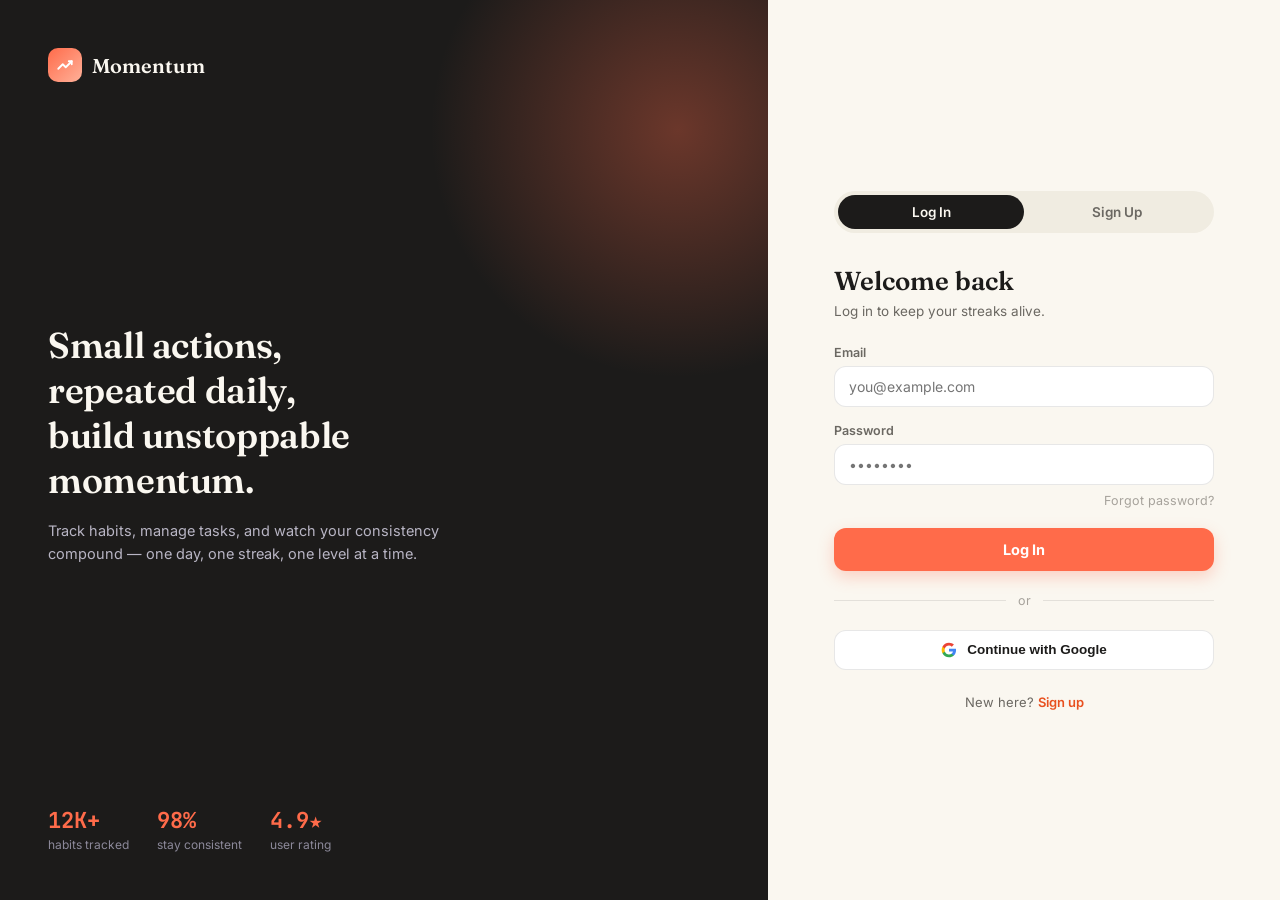
==== commit 3facc3ad: "all updated" ====
--- a/index.html
+++ b/index.html
@@ -2,1661 +2,10 @@
 <html lang="en">
 <head>
 <meta charset="UTF-8">
-<meta name="viewport" content="width=device-width, initial-scale=1.0">
-<title>Momentum — Dashboard</title>
-<link rel="preconnect" href="https://fonts.googleapis.com">
-<link href="https://fonts.googleapis.com/css2?family=Fraunces:opsz,wght@9..144,400;9..144,500;9..144,600;9..144,700&family=Inter:wght@400;500;600;700&family=JetBrains+Mono:wght@400;500;700&display=swap" rel="stylesheet">
-<style>
-  :root{
-    --bg:#FAF7F0;
-    --ink:#1C1B1A;
-    --ink-soft:#6B6862;
-    --ink-faint:#A6A29B;
-    --yellow:#F6E29B;
-    --yellow-ink:#5C4C12;
-    --pink:#F5C6CE;
-    --pink-ink:#7A3040;
-    --sage:#BFD9B4;
-    --sage-ink:#2E4A26;
-    --peri:#C7C0EE;
-    --peri-ink:#38316E;
-    --coral:#FF6B4A;
-    --coral-dark:#E8501F;
-    --sidebar:#14151A;
-    --sidebar-text:#9A97A6;
-    --sidebar-text-active:#F5F3EE;
-    --card-radius:22px;
-    --white:#FFFFFF;
-    --line:rgba(28,27,26,0.08);
-  }
-
-  *{box-sizing:border-box;margin:0;padding:0;}
-
-  body{
-    background:var(--bg);
-    color:var(--ink);
-    font-family:'Inter',sans-serif;
-    display:flex;
-    min-height:100vh;
-    position:relative;
-  }
-
-  h1,h2,h3,.display{
-    font-family:'Fraunces',serif;
-    font-weight:600;
-    letter-spacing:-0.01em;
-  }
-
-  .mono{
-    font-family:'JetBrains Mono',monospace;
-  }
-
-  /* ---------- SIDEBAR ---------- */
-  .sidebar{
-    width:250px;
-    background:var(--sidebar);
-    color:var(--sidebar-text);
-    display:flex;
-    flex-direction:column;
-    padding:28px 20px;
-    position:sticky;
-    top:0;
-    height:100vh;
-    flex-shrink:0;
-  }
-
-  .logo{
-    display:flex;
-    align-items:center;
-    gap:10px;
-    padding:6px 10px 32px;
-  }
-
-  .logo-mark{
-    width:34px;
-    height:34px;
-    border-radius:10px;
-    background:linear-gradient(135deg,var(--coral),#FFB199);
-    display:flex;
-    align-items:center;
-    justify-content:center;
-    flex-shrink:0;
-  }
-
-  .logo-mark svg{ width:18px; height:18px; }
-
-  .logo-text{
-    font-family:'Fraunces',serif;
-    font-weight:600;
-    font-size:20px;
-    color:var(--sidebar-text-active);
-    letter-spacing:-0.01em;
-  }
-
-  .nav-section-label{
-    font-size:11px;
-    text-transform:uppercase;
-    letter-spacing:0.08em;
-    color:#5F5C6B;
-    padding:4px 10px;
-    margin-top:18px;
-    margin-bottom:6px;
-  }
-
-  .nav-item{
-    display:flex;
-    align-items:center;
-    gap:12px;
-    padding:10px 12px;
-    border-radius:12px;
-    font-size:14.5px;
-    font-weight:500;
-    text-decoration:none;
-    color:var(--sidebar-text);
-    transition:background 0.15s ease, color 0.15s ease;
-    cursor:pointer;
-  }
-
-  .nav-item:hover{ color:var(--sidebar-text-active); background:rgba(255,255,255,0.05); }
-
-  .nav-item.active{
-    background:rgba(255,107,74,0.14);
-    color:var(--sidebar-text-active);
-  }
-  .nav-item.active .nav-icon{ color:var(--coral); }
-
-  .nav-icon{ width:18px; height:18px; flex-shrink:0; display:flex; align-items:center; justify-content:center; color:#7A7788; }
-  .nav-item.active .nav-icon, .nav-item:hover .nav-icon{ color:inherit; }
-
-  .sidebar-spacer{ flex:1; }
-
-  .sidebar-footer{
-    border-top:1px solid rgba(255,255,255,0.08);
-    padding-top:16px;
-    display:flex;
-    align-items:center;
-    gap:10px;
-  }
-
-  .avatar{
-    width:34px;height:34px;border-radius:50%;
-    background:linear-gradient(135deg,var(--peri),var(--pink));
-    display:flex;align-items:center;justify-content:center;
-    font-family:'Fraunces',serif;font-weight:600;color:var(--ink);font-size:14px;
-    flex-shrink:0;
-  }
-
-  .sidebar-footer-text{ line-height:1.3; }
-  .sidebar-footer-name{ font-size:13.5px; font-weight:600; color:var(--sidebar-text-active); }
-  .sidebar-footer-sub{ font-size:12px; color:#6E6B7A; cursor:pointer; }
-
-  /* ---------- MAIN ---------- */
-  .main{
-    flex:1;
-    padding:32px 40px 60px;
-    max-width:1400px;
-  }
-
-  .topbar{
-    display:flex;
-    justify-content:space-between;
-    align-items:flex-start;
-    margin-bottom:30px;
-    gap:24px;
-  }
-
-  .search{
-    display:flex;
-    align-items:center;
-    gap:8px;
-    background:var(--white);
-    border:1px solid var(--line);
-    border-radius:999px;
-    padding:9px 16px;
-    font-size:13.5px;
-    color:var(--ink-faint);
-    width:260px;
-    box-shadow:0 1px 2px rgba(0,0,0,0.02);
-  }
-  .search svg{ width:15px;height:15px;flex-shrink:0;color:var(--ink-faint); }
-
-  .top-icons{ display:flex; gap:10px; align-items:center; }
-  .icon-btn{
-    width:38px;height:38px;border-radius:50%;
-    background:var(--white);
-    border:1px solid var(--line);
-    display:flex;align-items:center;justify-content:center;
-    cursor:pointer;
-    color:var(--ink-soft);
-    position:relative;
-  }
-  .icon-btn svg{ width:16px;height:16px; }
-  .icon-btn .dot{
-    position:absolute; top:8px; right:8px;
-    width:7px;height:7px;border-radius:50%;
-    background:var(--coral); border:1.5px solid var(--bg);
-  }
-
-  .greeting-row{
-    display:flex;
-    justify-content:space-between;
-    align-items:center;
-    margin-bottom:28px;
-    flex-wrap:wrap;
-    gap:20px;
-  }
-
-  .greeting{ flex-shrink:0; }
-  .greeting h1{ font-size:34px; margin-bottom:6px; }
-  .greeting p{ color:var(--ink-soft); font-size:14.5px; max-width:420px; }
-  .greeting .accent{ color:var(--coral-dark); font-weight:600; }
-
-  .quote-chip{
-    background:var(--white);
-    border:1px solid var(--line);
-    border-radius:16px;
-    padding:12px 18px;
-    max-width:300px;
-    font-size:13px;
-    color:var(--ink-soft);
-    font-style:italic;
-    line-height:1.5;
-    position:relative;
-    margin:0 auto;
-    transition:opacity 0.25s ease;
-  }
-  .quote-chip::before{ content:'“'; font-family:'Fraunces',serif; font-style:normal; font-size:28px; color:var(--coral); position:absolute; top:-4px; left:10px; opacity:0.6; }
-  .quote-chip span{ display:block; padding-left:14px; }
-
-  .live-clock{
-    flex-shrink:0;
-    text-align:right;
-    background:var(--ink);
-    color:var(--bg);
-    border-radius:16px;
-    padding:12px 20px;
-  }
-  .live-clock .clock-time{
-    font-family:'JetBrains Mono',monospace;
-    font-size:20px;
-    font-weight:700;
-    letter-spacing:0.02em;
-    display:flex;
-    align-items:baseline;
-    gap:6px;
-    justify-content:flex-end;
-  }
-  .live-clock .clock-time .sec{ font-size:13px; opacity:0.55; }
-  .live-clock .clock-label{ font-size:10.5px; text-transform:uppercase; letter-spacing:0.08em; color:#8C899A; margin-top:2px; }
-
-  /* ---------- BENTO GRID ---------- */
-  .bento{
-    display:grid;
-    grid-template-columns:repeat(4,1fr);
-    gap:18px;
-    margin-bottom:20px;
-  }
-
-  .card{
-    border-radius:var(--card-radius);
-    padding:22px;
-    position:relative;
-    overflow:hidden;
-    min-height:190px;
-    display:flex;
-    flex-direction:column;
-    justify-content:space-between;
-  }
-
-  .card-label{
-    font-size:13px;
-    font-weight:600;
-    display:flex;
-    align-items:center;
-    gap:8px;
-  }
-
-  .card.yellow{ background:var(--yellow); color:var(--yellow-ink); }
-  .card.pink{ background:var(--pink); color:var(--pink-ink); }
-  .card.sage{ background:var(--sage); color:var(--sage-ink); }
-  .card.peri{ background:var(--peri); color:var(--peri-ink); }
-
-  .card-icon{
-    width:26px;height:26px;border-radius:8px;
-    background:rgba(255,255,255,0.55);
-    display:flex;align-items:center;justify-content:center;
-  }
-  .card-icon svg{ width:14px;height:14px; }
-
-  .card-big-number{
-    font-family:'JetBrains Mono',monospace;
-    font-size:38px;
-    font-weight:700;
-    letter-spacing:-0.02em;
-  }
-  .card-sub{ font-size:12.5px; opacity:0.75; font-weight:500; margin-top:2px; }
-
-  /* mini bar chart for habits card */
-  .mini-bars{ display:flex; align-items:flex-end; gap:5px; height:44px; margin-top:8px; }
-  .mini-bars .bar{ flex:1; border-radius:4px 4px 2px 2px; background:rgba(92,76,18,0.35); }
-  .mini-bars .bar.filled{ background:var(--yellow-ink); }
-
-  /* momentum trail for streak card */
-  .trail-wrap{ position:relative; height:44px; margin-top:6px; }
-  .trail-svg{ width:100%; height:44px; overflow:visible; }
-  .trail-path{
-    fill:none;
-    stroke:var(--coral);
-    stroke-width:3;
-    stroke-linecap:round;
-    stroke-dasharray:6 7;
-    animation:trailmove 1.4s linear infinite;
-  }
-  @keyframes trailmove{ to{ stroke-dashoffset:-26; } }
-  .flame-dot{ fill:var(--coral); }
-
-  /* XP ring */
-  .ring-wrap{ display:flex; align-items:center; gap:14px; }
-  .ring-svg{ width:64px;height:64px; flex-shrink:0; }
-  .ring-bg{ fill:none; stroke:rgba(56,49,110,0.15); stroke-width:7; }
-  .ring-fg{ fill:none; stroke:var(--peri-ink); stroke-width:7; stroke-linecap:round; transform:rotate(-90deg); transform-origin:50% 50%; }
-  .ring-label{ font-family:'JetBrains Mono',monospace; font-size:13px; font-weight:700; text-anchor:middle; fill:var(--peri-ink); }
-
-  /* donut for todos */
-  .donut-wrap{ display:flex; align-items:center; gap:14px; }
-  .donut-svg{ width:64px;height:64px; flex-shrink:0; }
-  .donut-bg{ fill:none; stroke:rgba(122,48,64,0.15); stroke-width:7; }
-  .donut-fg{ fill:none; stroke:var(--pink-ink); stroke-width:7; stroke-linecap:round; transform:rotate(-90deg); transform-origin:50% 50%; }
-
-  /* ---------- LOWER SECTION ---------- */
-  .lower{
-    display:grid;
-    grid-template-columns:1.5fr 1fr;
-    gap:18px;
-  }
-
-  .panel{
-    background:var(--white);
-    border:1px solid var(--line);
-    border-radius:var(--card-radius);
-    padding:22px;
-  }
-
-  .panel-head{
-    display:flex;
-    justify-content:space-between;
-    align-items:center;
-    margin-bottom:16px;
-  }
-  .panel-head h3{ font-size:17px; font-weight:600; }
-  .panel-head .see-all{ font-size:12.5px; color:var(--ink-faint); font-weight:500; cursor:pointer; }
-
-  .habit-row{
-    display:flex;
-    align-items:center;
-    gap:14px;
-    padding:12px 8px;
-    border-radius:14px;
-    transition:background 0.15s ease;
-  }
-  .habit-row:hover{ background:#FAF8F3; }
-  .habit-row + .habit-row{ border-top:1px solid var(--line); }
-
-  .habit-check{
-    width:22px;height:22px;border-radius:7px;
-    border:2px solid var(--line);
-    flex-shrink:0;
-    cursor:pointer;
-    display:flex;align-items:center;justify-content:center;
-    transition:all 0.15s ease;
-  }
-  .habit-check.done{ background:var(--coral); border-color:var(--coral); }
-  .habit-check.done svg{ width:12px;height:12px;color:white; }
-
-  .habit-icon{
-    width:38px;height:38px;border-radius:11px;
-    display:flex;align-items:center;justify-content:center;
-    font-size:17px;
-    flex-shrink:0;
-  }
-
-  .habit-info{ flex:1; min-width:0; }
-  .habit-name{ font-size:14.5px; font-weight:600; }
-  .habit-freq{ font-size:12px; color:var(--ink-faint); margin-top:1px; }
-
-  .streak-chip{
-    display:flex;align-items:center;gap:4px;
-    background:#FFF1EC;
-    color:var(--coral-dark);
-    padding:5px 10px;
-    border-radius:999px;
-    font-size:12.5px;
-    font-weight:700;
-    font-family:'JetBrains Mono',monospace;
-    flex-shrink:0;
-  }
-  .streak-chip svg{ width:12px;height:12px; }
-
-  /* timeline panel */
-  .mini-cal{
-    display:flex;
-    justify-content:space-between;
-    align-items:center;
-    margin-bottom:16px;
-  }
-  .mini-cal-days{ display:flex; gap:6px; width:100%; }
-  .mini-cal-day{
-    flex:1;
-    text-align:center;
-    padding:8px 0 6px;
-    border-radius:12px;
-    font-size:11.5px;
-    color:var(--ink-faint);
-  }
-  .mini-cal-day .num{ display:block; font-weight:600; color:var(--ink); font-size:13px; margin-top:3px; }
-  .mini-cal-day.today{ background:var(--coral); color:white; }
-  .mini-cal-day.today .num{ color:white; }
-
-  .timeline-item{
-    display:flex;
-    gap:12px;
-    align-items:flex-start;
-    padding:11px 0;
-  }
-  .timeline-item + .timeline-item{ border-top:1px solid var(--line); }
-  .timeline-check{
-    width:19px;height:19px;border-radius:6px;
-    border:2px solid var(--line);
-    flex-shrink:0;
-    cursor:pointer;
-    display:flex;align-items:center;justify-content:center;
-    margin-top:2px;
-    transition:all 0.15s ease;
-  }
-  .timeline-check.done{ background:var(--coral); border-color:var(--coral); }
-  .timeline-check svg{ width:11px;height:11px;color:white; }
-  .timeline-item.done .timeline-content h4{ text-decoration:line-through; color:var(--ink-faint); }
-  .timeline-time{ font-family:'JetBrains Mono',monospace; font-size:11.5px; color:var(--ink-faint); width:52px; flex-shrink:0; padding-top:2px; }
-  .timeline-dot-wrap{ display:flex; flex-direction:column; align-items:center; flex-shrink:0; }
-  .timeline-dot{ width:9px;height:9px;border-radius:50%; margin-top:5px; }
-  .timeline-content h4{ font-size:13.5px; font-weight:600; margin-bottom:2px; }
-  .timeline-content p{ font-size:12px; color:var(--ink-faint); }
-
-  .view-all-btn{
-    width:100%;
-    margin-top:14px;
-    padding:12px;
-    border-radius:14px;
-    background:var(--ink);
-    color:var(--bg);
-    border:none;
-    font-family:'Inter',sans-serif;
-    font-size:13.5px;
-    font-weight:600;
-    cursor:pointer;
-  }
-
-  .view{ display:none; }
-  .view.active{ display:block; }
-
-  .view-header{
-    display:flex; justify-content:space-between; align-items:flex-end;
-    margin-bottom:26px; flex-wrap:wrap; gap:14px;
-  }
-  .view-header h1{ font-size:30px; margin-bottom:4px; }
-  .view-sub{ color:var(--ink-soft); font-size:14px; }
-
-  .btn-add{
-    padding:11px 20px; border-radius:12px; border:none;
-    background:var(--coral); color:white; font-weight:700; font-size:13.5px;
-    cursor:pointer; box-shadow:0 6px 16px rgba(255,107,74,0.25);
-  }
-  .btn-add:hover{ background:var(--coral-dark); }
-
-  .btn-primary{
-    width:100%; padding:12px; border-radius:12px; border:none; background:var(--coral);
-    color:white; font-weight:700; font-size:14px; cursor:pointer; margin-top:6px;
-  }
-  .btn-primary:hover{ background:var(--coral-dark); }
-
-  /* Habits grid */
-  .habits-grid{ display:grid; grid-template-columns:repeat(3,1fr); gap:16px; }
-  .habit-card{
-    background:var(--white); border:1px solid var(--line); border-radius:20px;
-    padding:20px; display:flex; flex-direction:column; gap:12px;
-  }
-  .habit-card-top{ display:flex; align-items:center; gap:12px; }
-  .habit-card-icon{ width:42px;height:42px;border-radius:12px; display:flex;align-items:center;justify-content:center; font-size:19px; flex-shrink:0; }
-  .habit-card-name{ font-size:15px; font-weight:600; }
-  .habit-card-freq{ font-size:12px; color:var(--ink-faint); margin-top:1px; }
-  .habit-card-del{ margin-left:auto; color:var(--ink-faint); cursor:pointer; font-size:16px; padding:2px 6px; }
-  .habit-card-del:hover{ color:var(--coral-dark); }
-  .heatmap-range{ font-size:10.5px; color:var(--ink-faint); font-family:'JetBrains Mono',monospace; margin-bottom:2px; }
-  .heatmap-strip{ display:flex; gap:3px; }
-  .heatmap-strip .sq{
-    flex:1; aspect-ratio:1; border-radius:4px; background:var(--line);
-    display:flex; align-items:center; justify-content:center;
-    font-size:7.5px; font-family:'JetBrains Mono',monospace; color:var(--ink-faint); cursor:default;
-  }
-  .heatmap-strip .sq.done{ background:var(--coral); color:white; }
-  .habit-card-bottom{ display:flex; justify-content:space-between; align-items:center; }
-
-  /* Todos */
-  .todo-progress-card{
-    background:linear-gradient(120deg,var(--yellow),var(--pink));
-    border-radius:20px; padding:20px 24px; margin-bottom:24px;
-    display:flex; align-items:center; gap:18px;
-  }
-  .todo-progress-ring-wrap{ flex-shrink:0; }
-  .todo-progress-ring{ width:56px;height:56px; }
-  .tp-ring-bg{ fill:none; stroke:rgba(28,27,26,0.15); stroke-width:7; }
-  .tp-ring-fg{ fill:none; stroke:var(--ink); stroke-width:7; stroke-linecap:round; transform:rotate(-90deg); transform-origin:50% 50%; transition:stroke-dashoffset 0.4s ease; }
-  .todo-progress-num{ font-family:'JetBrains Mono',monospace; font-size:22px; font-weight:700; }
-  .todo-progress-label{ font-size:12.5px; color:var(--ink-soft); margin-top:2px; }
-
-  .todo-group{ margin-bottom:22px; }
-  .todo-group-title{ font-size:13px; text-transform:uppercase; letter-spacing:0.06em; color:var(--ink-faint); margin-bottom:10px; }
-  .todo-group-title-row{ display:flex; align-items:center; justify-content:space-between; margin-bottom:10px; }
-  .todo-group-title-row .todo-group-title{ margin-bottom:0; }
-  .upcoming-count{ color:var(--coral-dark); font-weight:700; }
-  .btn-show{
-    padding:6px 16px; border-radius:999px; border:1.5px solid var(--coral); background:transparent;
-    color:var(--coral-dark); font-size:12px; font-weight:700; cursor:pointer; transition:all 0.15s ease;
-  }
-  .btn-show:hover{ background:var(--coral); color:white; }
-  .btn-show.open{ background:var(--ink); border-color:var(--ink); color:var(--bg); }
-  .todo-list{ background:var(--white); border:1px solid var(--line); border-radius:18px; overflow:hidden; }
-  .todo-item{ display:flex; align-items:center; gap:14px; padding:14px 18px; }
-  .todo-item + .todo-item{ border-top:1px solid var(--line); }
-  .todo-item.completed .todo-name{ text-decoration:line-through; color:var(--ink-faint); }
-  .todo-check{
-    width:20px;height:20px;border-radius:6px; border:2px solid var(--line); flex-shrink:0; cursor:pointer;
-    display:flex;align-items:center;justify-content:center;
-  }
-  .todo-check.done{ background:var(--sage-ink); border-color:var(--sage-ink); }
-  .todo-check svg{ width:11px;height:11px;color:white; }
-  .todo-name{ font-size:14px; font-weight:600; flex:1; }
-  .todo-meta{ font-size:11.5px; color:var(--ink-faint); font-family:'JetBrains Mono',monospace; }
-  .priority-dot{ width:8px;height:8px;border-radius:50%; flex-shrink:0; }
-  .priority-dot.low{ background:var(--sage-ink); }
-  .priority-dot.med{ background:#E0A83A; }
-  .priority-dot.high{ background:var(--coral-dark); }
-  .todo-del{ color:var(--ink-faint); cursor:pointer; font-size:16px; padding:2px 4px; }
-  .todo-del:hover{ color:var(--coral-dark); }
-  .empty-note{ padding:16px 18px; font-size:13px; color:var(--ink-faint); }
-
-  /* Analytics */
-  .stat-row{ display:grid; grid-template-columns:repeat(4,1fr); gap:16px; margin-bottom:18px; }
-  .stat-card{ background:var(--white); border:1px solid var(--line); border-radius:18px; padding:20px; }
-  .stat-num{ font-family:'JetBrains Mono',monospace; font-size:28px; font-weight:700; }
-  .stat-label{ font-size:12.5px; color:var(--ink-soft); margin-top:4px; }
-  .month-select-wrap{ display:flex; align-items:center; gap:8px; }
-  .month-select-wrap label{ font-size:12.5px; color:var(--ink-soft); font-weight:600; }
-  .month-select-wrap select{
-    padding:9px 14px; border-radius:10px; border:1.5px solid var(--line);
-    font-family:'Inter',sans-serif; font-size:13px; font-weight:600; background:var(--white);
-    color:var(--ink); cursor:pointer; outline:none;
-  }
-  .month-select-wrap select:focus{ border-color:var(--coral); }
-
-  .year-heatmap{ display:flex; gap:16px; overflow-x:auto; padding-bottom:6px; }
-  .gh-month-block{ flex-shrink:0; }
-  .gh-month-label{ font-size:11px; font-weight:700; color:var(--ink-soft); margin-bottom:6px; text-align:center; }
-  .gh-month-grid{ display:grid; grid-template-columns:repeat(7,9px); grid-auto-rows:9px; gap:3px; }
-  .gh-sq{ width:9px;height:9px;border-radius:2px; background:var(--line); cursor:default; }
-  .gh-sq.future{ background:transparent; }
-  .gh-sq.lvl1{ background:#FFD9CC; }
-  .gh-sq.lvl2{ background:#FFB199; }
-  .gh-sq.lvl3{ background:var(--coral); }
-  .gh-sq.current-month{ outline:1.5px solid var(--coral-dark); outline-offset:1px; }
-
-  .line-chart{ width:100%; height:170px; overflow:visible; }
-  .chart-wrap{ padding-top:10px; }
-  .chart-axis-label{ font-family:'JetBrains Mono',monospace; font-size:9px; fill:var(--ink-faint); }
-  .chart-x-labels text{ font-family:'JetBrains Mono',monospace; font-size:9px; fill:var(--ink-faint); text-anchor:middle; }
-  .chart-points circle{ fill:var(--coral); stroke:var(--white); stroke-width:1.5; }
-  .chart-val{ font-family:'JetBrains Mono',monospace; font-size:9px; fill:var(--ink-soft); text-anchor:middle; font-weight:600; }
-
-  .breakdown-card{ padding:14px 0; }
-  .breakdown-card + .breakdown-card{ border-top:1px solid var(--line); }
-  .breakdown-card-top{ display:flex; align-items:center; gap:10px; margin-bottom:8px; }
-  .breakdown-card-icon{ width:30px;height:30px;border-radius:9px; display:flex;align-items:center;justify-content:center; font-size:14px; flex-shrink:0; }
-  .breakdown-card-name{ font-size:13.5px; font-weight:600; flex:1; }
-  .breakdown-card-streak{ font-family:'JetBrains Mono',monospace; font-size:11.5px; color:var(--coral-dark); font-weight:700; display:flex; align-items:center; gap:3px; }
-  .breakdown-card-streak svg{ width:11px;height:11px; }
-  .breakdown-bar-track{ flex:1; height:6px; border-radius:4px; background:var(--line); overflow:hidden; }
-  .breakdown-bar-fill{ height:100%; border-radius:4px; background:var(--coral); }
-  .breakdown-card-bottom{ display:flex; align-items:center; gap:10px; }
-  .breakdown-pct{ font-family:'JetBrains Mono',monospace; font-size:12px; color:var(--ink-soft); width:70px; text-align:right; }
-
-  /* Rewards */
-  .level-hero{
-    background:var(--white); border:1px solid var(--line); border-radius:22px;
-    padding:26px 30px; display:flex; align-items:center; gap:24px; margin-bottom:18px;
-    position:relative; overflow:hidden;
-  }
-  .level-hero-icon{
-    position:absolute; top:14px; right:20px; font-size:26px;
-    animation:rankFloat 2.6s ease-in-out infinite;
-  }
-  @keyframes rankFloat{ 0%,100%{ transform:translateY(0) rotate(-4deg); } 50%{ transform:translateY(-6px) rotate(4deg); } }
-  .level-ring{ width:100px;height:100px; flex-shrink:0; }
-  .level-ring-bg{ fill:none; stroke:var(--line); stroke-width:10; }
-  .level-ring-fg{ fill:none; stroke:var(--coral); stroke-width:10; stroke-linecap:round; transform:rotate(-90deg); transform-origin:50% 50%; }
-  .level-hero-rank{
-    display:inline-block; font-size:11px; font-weight:700; text-transform:uppercase; letter-spacing:0.06em;
-    color:var(--coral-dark); background:#FFF1EC; padding:3px 10px; border-radius:999px; margin-bottom:6px;
-  }
-  .level-hero-num{ font-family:'Fraunces',serif; font-size:26px; font-weight:600; }
-  .level-hero-sub{ font-size:13px; color:var(--ink-soft); margin-top:4px; font-family:'JetBrains Mono',monospace; }
-
-  .badge-grid{ display:grid; grid-template-columns:repeat(5,1fr); gap:14px; }
-  .badge{
-    display:flex; flex-direction:column; align-items:center; gap:8px;
-    padding:18px 10px; border-radius:16px; background:#FAF8F3; text-align:center;
-    position:relative; overflow:hidden; cursor:pointer; transition:transform 0.15s ease;
-  }
-  .badge:hover{ transform:translateY(-2px); }
-  .badge.unlocked{ background:linear-gradient(160deg,var(--yellow),var(--pink)); box-shadow:0 6px 16px rgba(255,107,74,0.18); }
-  .badge.unlocked::after{
-    content:''; position:absolute; top:0; left:-150%; width:55%; height:100%;
-    background:linear-gradient(120deg, transparent, rgba(255,255,255,0.7), transparent);
-    animation:badgeShine 4s ease-in-out infinite;
-  }
-  @keyframes badgeShine{ 0%{left:-150%;} 45%{left:150%;} 100%{left:150%;} }
-  .badge-icon{ font-size:26px; }
-  .badge.locked .badge-icon{ filter:grayscale(1) opacity(0.4); }
-  .badge.locked{ cursor:default; }
-  .badge-name{ font-size:11.5px; font-weight:600; line-height:1.3; }
-  .badge.locked .badge-name{ color:var(--ink-faint); }
-  .badge.shake{ animation:badgeShake 0.4s ease; }
-  @keyframes badgeShake{ 0%,100%{transform:translateX(0);} 25%{transform:translateX(-4px);} 75%{transform:translateX(4px);} }
-
-  .confetti-piece{
-    position:fixed; z-index:200; pointer-events:none; font-size:16px;
-    animation:confettiFly 0.9s ease-out forwards;
-  }
-  @keyframes confettiFly{
-    0%{ transform:translate(0,0) rotate(0deg); opacity:1; }
-    100%{ transform:var(--fly-to) rotate(var(--fly-rot)); opacity:0; }
-  }
-
-  .milestone{ display:flex; gap:16px; align-items:center; }
-  .milestone-icon{ width:48px;height:48px;border-radius:14px; background:var(--yellow); display:flex;align-items:center;justify-content:center; font-size:22px; flex-shrink:0; }
-  .milestone-title{ font-size:14px; font-weight:600; margin-bottom:8px; }
-  .milestone-bar{ height:8px; border-radius:4px; background:var(--line); overflow:hidden; margin-bottom:6px; }
-  .milestone-fill{ height:100%; background:var(--coral); border-radius:4px; }
-  .milestone-sub{ font-size:12px; color:var(--ink-faint); font-family:'JetBrains Mono',monospace; }
-
-  /* Modals */
-  .modal-overlay{
-    display:none; position:fixed; inset:0; background:rgba(28,27,26,0.45);
-    align-items:center; justify-content:center; z-index:100; backdrop-filter:blur(2px);
-  }
-  .modal-overlay.active{ display:flex; }
-  .modal{
-    background:var(--bg); border-radius:22px; padding:26px; width:100%; max-width:420px;
-    max-height:88vh; overflow-y:auto; box-shadow:0 20px 60px rgba(0,0,0,0.25);
-  }
-  .modal-head{ display:flex; justify-content:space-between; align-items:center; margin-bottom:18px; }
-  .modal-head h3{ font-size:19px; font-weight:600; }
-  .modal-close{ cursor:pointer; font-size:20px; color:var(--ink-faint); line-height:1; }
-  .field{ margin-bottom:14px; }
-  .field label{ display:block; font-size:12px; font-weight:600; color:var(--ink-soft); margin-bottom:5px; }
-  .field input, .field select{
-    width:100%; padding:10px 12px; border-radius:10px; border:1.5px solid var(--line);
-    font-family:'Inter',sans-serif; font-size:13.5px; background:var(--white); outline:none;
-  }
-  .field input:focus, .field select:focus{ border-color:var(--coral); }
-  .field-row{ display:flex; gap:12px; }
-  .field-row .field{ flex:1; }
-  .icon-picker{ display:flex; gap:6px; flex-wrap:wrap; }
-  .icon-opt{
-    width:34px;height:34px;border-radius:9px; background:var(--white); border:1.5px solid var(--line);
-    display:flex;align-items:center;justify-content:center; font-size:15px; cursor:pointer;
-  }
-  .icon-opt.selected{ border-color:var(--coral); background:#FFF1EC; }
-  .color-opt{ width:28px;height:28px;border-radius:50%; cursor:pointer; border:2px solid transparent; }
-  .color-opt.selected{ border-color:var(--ink); }
-  .priority-picker{ display:flex; gap:8px; }
-  .priority-opt{
-    flex:1; text-align:center; padding:8px 0; border-radius:10px; border:1.5px solid var(--line);
-    font-size:12.5px; font-weight:600; cursor:pointer; color:var(--ink-soft);
-  }
-  .priority-opt.selected.low{ background:#E3F0DD; border-color:var(--sage-ink); color:var(--sage-ink); }
-  .priority-opt.selected.med{ background:#FFF3DC; border-color:#E0A83A; color:#8A6416; }
-  .priority-opt.selected.high{ background:#FFE3DC; border-color:var(--coral-dark); color:var(--coral-dark); }
-  .settings-profile-row{ display:flex; gap:18px; align-items:flex-start; margin-bottom:16px; }
-  .avatar-upload-wrap{ position:relative; flex-shrink:0; }
-  .avatar-edit-btn{
-    position:absolute; bottom:-2px; right:-2px; width:24px;height:24px;border-radius:50%;
-    background:var(--ink); color:var(--bg); display:flex; align-items:center; justify-content:center;
-    cursor:pointer; border:2px solid var(--bg);
-  }
-  .avatar-edit-btn svg{ width:12px;height:12px; }
-  .avatar-edit-btn:hover{ background:var(--coral); }
-  .avatar.has-photo{ background-size:cover; background-position:center; color:transparent; }
-  .settings-avatar{ width:56px;height:56px; font-size:22px; }
-  .settings-row{
-    display:flex; align-items:center; justify-content:space-between;
-    padding:14px 0;
-  }
-  .settings-row + .settings-row{ border-top:1px solid var(--line); }
-  .settings-row-title{ font-size:14px; font-weight:600; }
-  .settings-row-sub{ font-size:12.5px; color:var(--ink-soft); margin-top:2px; }
-
-  .switch{ position:relative; display:inline-block; width:42px; height:24px; flex-shrink:0; }
-  .switch input{ opacity:0; width:0; height:0; }
-  .switch-slider{
-    position:absolute; cursor:pointer; inset:0; background:var(--line);
-    border-radius:999px; transition:0.2s;
-  }
-  .switch-slider::before{
-    content:''; position:absolute; height:18px; width:18px; left:3px; bottom:3px;
-    background:white; border-radius:50%; transition:0.2s; box-shadow:0 1px 3px rgba(0,0,0,0.2);
-  }
-  .switch input:checked + .switch-slider{ background:var(--coral); }
-  .switch input:checked + .switch-slider::before{ transform:translateX(18px); }
-
-  .danger-panel{ border-color:rgba(232,80,31,0.25); }
-  .btn-outline{
-    padding:9px 18px; border-radius:10px; border:1.5px solid var(--line); background:var(--white);
-    font-size:13px; font-weight:600; cursor:pointer; color:var(--ink);
-  }
-  .btn-outline:hover{ border-color:var(--ink-faint); }
-  .btn-danger{
-    padding:9px 18px; border-radius:10px; border:1.5px solid var(--coral-dark); background:transparent;
-    font-size:13px; font-weight:600; cursor:pointer; color:var(--coral-dark);
-  }
-  .btn-danger:hover{ background:var(--coral-dark); color:white; }
-
-  /* Dark mode */
-  body.dark{
-    --bg:#17161A;
-    --ink:#F2EFE9;
-    --ink-soft:#B8B4C4;
-    --ink-faint:#7C7889;
-    --line:rgba(255,255,255,0.09);
-    --white:#211F26;
-  }
-  body.dark .search{ box-shadow:none; }
-  body.dark .modal-overlay{ background:rgba(0,0,0,0.6); }
-
-  @media (max-width:1100px){
-    .bento{ grid-template-columns:repeat(2,1fr); }
-    .lower{ grid-template-columns:1fr; }
-    .habits-grid{ grid-template-columns:repeat(2,1fr); }
-    .stat-row{ grid-template-columns:repeat(2,1fr); }
-    .badge-grid{ grid-template-columns:repeat(3,1fr); }
-  }
-  @media (max-width:720px){
-    .sidebar{ display:none; }
-    .main{ padding:20px; }
-    .bento{ grid-template-columns:1fr; }
-    .habits-grid{ grid-template-columns:1fr; }
-  }
-</style>
+<meta http-equiv="refresh" content="0; url=login.html">
+<title>Momentum</title>
 </head>
 <body>
-
-<aside class="sidebar">
-  <div class="logo">
-    <div class="logo-mark">
-      <svg viewBox="0 0 24 24" fill="none" stroke="white" stroke-width="2.4" stroke-linecap="round" stroke-linejoin="round"><path d="M3 17l6-6 4 4 8-8"/><path d="M17 7h4v4"/></svg>
-    </div>
-    <span class="logo-text">Momentum</span>
-  </div>
-
-  <div class="nav-section-label">General</div>
-  <a class="nav-item active" data-view="dashboard" onclick="showView('dashboard')">
-    <span class="nav-icon"><svg viewBox="0 0 24 24" fill="none" stroke="currentColor" stroke-width="2"><rect x="3" y="3" width="7" height="9" rx="2"/><rect x="14" y="3" width="7" height="5" rx="2"/><rect x="14" y="12" width="7" height="9" rx="2"/><rect x="3" y="16" width="7" height="5" rx="2"/></svg></span>
-    Dashboard
-  </a>
-  <a class="nav-item" data-view="habits" onclick="showView('habits')">
-    <span class="nav-icon"><svg viewBox="0 0 24 24" fill="none" stroke="currentColor" stroke-width="2"><path d="M13 2L3 14h7l-1 8 10-12h-7l1-8z"/></svg></span>
-    Habits
-  </a>
-  <a class="nav-item" data-view="todos" onclick="showView('todos')">
-    <span class="nav-icon"><svg viewBox="0 0 24 24" fill="none" stroke="currentColor" stroke-width="2"><path d="M9 11l3 3L22 4"/><path d="M21 12v7a2 2 0 01-2 2H5a2 2 0 01-2-2V5a2 2 0 012-2h11"/></svg></span>
-    Todos
-  </a>
-  <a class="nav-item" data-view="analytics" onclick="showView('analytics')">
-    <span class="nav-icon"><svg viewBox="0 0 24 24" fill="none" stroke="currentColor" stroke-width="2"><path d="M3 3v18h18"/><path d="M7 15l4-6 4 3 5-8"/></svg></span>
-    Analytics
-  </a>
-  <a class="nav-item" data-view="rewards" onclick="showView('rewards')">
-    <span class="nav-icon"><svg viewBox="0 0 24 24" fill="none" stroke="currentColor" stroke-width="2"><circle cx="12" cy="8" r="5"/><path d="M4 22l2-6h12l2 6"/></svg></span>
-    Rewards
-  </a>
-
-  <div class="nav-section-label">Tools</div>
-  <a class="nav-item" data-view="settings" onclick="showView('settings')">
-    <span class="nav-icon"><svg viewBox="0 0 24 24" fill="none" stroke="currentColor" stroke-width="2"><circle cx="12" cy="12" r="3"/><path d="M19.4 15a1.65 1.65 0 00.33 1.82l.06.06a2 2 0 11-2.83 2.83l-.06-.06a1.65 1.65 0 00-1.82-.33 1.65 1.65 0 00-1 1.51V21a2 2 0 01-4 0v-.09A1.65 1.65 0 009 19.4a1.65 1.65 0 00-1.82.33l-.06.06a2 2 0 11-2.83-2.83l.06-.06A1.65 1.65 0 004.6 15a1.65 1.65 0 00-1.51-1H3a2 2 0 010-4h.09A1.65 1.65 0 004.6 9a1.65 1.65 0 00-.33-1.82l-.06-.06a2 2 0 112.83-2.83l.06.06A1.65 1.65 0 009 4.6a1.65 1.65 0 001-1.51V3a2 2 0 014 0v.09a1.65 1.65 0 001 1.51 1.65 1.65 0 001.82-.33l.06-.06a2 2 0 112.83 2.83l-.06.06A1.65 1.65 0 0019.4 9c.16.31.26.65.3 1H21a2 2 0 010 4h-.09a1.65 1.65 0 00-1.51 1z"/></svg></span>
-    Settings
-  </a>
-
-  <div class="sidebar-spacer"></div>
-
-  <div class="sidebar-footer">
-    <div class="avatar" id="sidebarAvatar">D</div>
-    <div class="sidebar-footer-text">
-      <div class="sidebar-footer-name" id="sidebarName">Deodatta</div>
-      <div class="sidebar-footer-sub" onclick="window.location.href='login.html'">Log out</div>
-    </div>
-  </div>
-</aside>
-
-<main class="main">
-
-  <div class="topbar">
-    <div class="search">
-      <svg viewBox="0 0 24 24" fill="none" stroke="currentColor" stroke-width="2"><circle cx="11" cy="11" r="8"/><path d="M21 21l-4.3-4.3"/></svg>
-      Search habits, todos...
-    </div>
-    <div class="top-icons">
-      <div class="icon-btn"><svg viewBox="0 0 24 24" fill="none" stroke="currentColor" stroke-width="2"><path d="M18 8A6 6 0 006 8c0 7-3 9-3 9h18s-3-2-3-9"/><path d="M13.7 21a2 2 0 01-3.4 0"/></svg><span class="dot"></span></div>
-      <div class="icon-btn"><svg viewBox="0 0 24 24" fill="none" stroke="currentColor" stroke-width="2"><circle cx="12" cy="12" r="3"/><path d="M19.4 15a1.65 1.65 0 00.33 1.82l.06.06a2 2 0 11-2.83 2.83l-.06-.06a1.65 1.65 0 00-1.82-.33 1.65 1.65 0 00-1 1.51V21a2 2 0 01-4 0v-.09A1.65 1.65 0 009 19.4a1.65 1.65 0 00-1.82.33l-.06.06a2 2 0 11-2.83-2.83l.06-.06A1.65 1.65 0 004.6 15a1.65 1.65 0 00-1.51-1H3a2 2 0 010-4h.09A1.65 1.65 0 004.6 9a1.65 1.65 0 00-.33-1.82l-.06-.06a2 2 0 112.83-2.83l.06.06A1.65 1.65 0 009 4.6a1.65 1.65 0 001-1.51V3a2 2 0 014 0v.09a1.65 1.65 0 001 1.51 1.65 1.65 0 001.82-.33l.06-.06a2 2 0 112.83 2.83l-.06.06A1.65 1.65 0 0019.4 9c.16.31.26.65.3 1H21a2 2 0 010 4h-.09a1.65 1.65 0 00-1.51 1z"/></svg></div>
-    </div>
-  </div>
-
-  <div id="view-dashboard" class="view active">
-
-  <div class="greeting-row">
-    <div class="greeting">
-      <h1>Good morning, Deodatta</h1>
-      <p id="greetingSub">You've got <span class="accent">3 habits</span> and <span class="accent">2 tasks</span> today. Your longest streak is 12 days — let's keep it moving.</p>
-    </div>
-    <div class="quote-chip" id="quoteChip"><span id="quoteText">Motion, once started, is far easier to continue than to begin again.</span></div>
-    <div class="live-clock">
-      <div class="clock-time" id="clockTime">--:--<span class="sec">--</span></div>
-      <div class="clock-label">IST · Asia/Kolkata</div>
-    </div>
-  </div>
-
-  <!-- BENTO GRID -->
-  <div class="bento">
-
-    <div class="card yellow">
-      <div class="card-label">
-        <span class="card-icon">🎯</span>
-        Today's Habits
-      </div>
-      <div>
-        <div class="card-big-number">2<span style="font-size:20px;opacity:0.6;">/3</span></div>
-        <div class="card-sub">completed today</div>
-        <div class="mini-bars">
-          <div class="bar filled" style="height:70%"></div>
-          <div class="bar filled" style="height:100%"></div>
-          <div class="bar filled" style="height:40%"></div>
-          <div class="bar" style="height:85%"></div>
-          <div class="bar filled" style="height:55%"></div>
-          <div class="bar filled" style="height:95%"></div>
-          <div class="bar" style="height:30%"></div>
-        </div>
-      </div>
-    </div>
-
-    <div class="card pink">
-      <div class="card-label">
-        <span class="card-icon">🔥</span>
-        Current Streak
-      </div>
-      <div>
-        <div class="card-big-number">12<span style="font-size:16px;opacity:0.7;"> days</span></div>
-        <div class="card-sub">longest: 21 days</div>
-        <div class="trail-wrap">
-          <svg class="trail-svg" viewBox="0 0 220 44" preserveAspectRatio="none">
-            <path class="trail-path" d="M4 36 C 40 36, 50 10, 90 22 S 150 8, 216 6"/>
-            <circle class="flame-dot" cx="216" cy="6" r="5"/>
-          </svg>
-        </div>
-      </div>
-    </div>
-
-    <div class="card sage">
-      <div class="card-label">
-        <span class="card-icon">⚡</span>
-        Level & XP
-      </div>
-      <div class="ring-wrap">
-        <svg class="ring-svg" viewBox="0 0 64 64">
-          <circle class="ring-bg" cx="32" cy="32" r="26"/>
-          <circle class="ring-fg" cx="32" cy="32" r="26" stroke-dasharray="163.4" stroke-dashoffset="52"/>
-          <text x="32" y="37" class="ring-label" style="fill:var(--sage-ink)">Lv 4</text>
-        </svg>
-        <div>
-          <div class="card-big-number" style="font-size:24px;">320<span style="font-size:13px;opacity:0.7;">/500</span></div>
-          <div class="card-sub">XP to next level</div>
-        </div>
-      </div>
-    </div>
-
-    <div class="card peri">
-      <div class="card-label">
-        <span class="card-icon">✅</span>
-        Todos Today
-      </div>
-      <div class="donut-wrap">
-        <svg class="donut-svg" viewBox="0 0 64 64">
-          <circle class="donut-bg" cx="32" cy="32" r="26"/>
-          <circle class="donut-fg" cx="32" cy="32" r="26" stroke-dasharray="163.4" stroke-dashoffset="98"/>
-        </svg>
-        <div>
-          <div class="card-big-number" style="font-size:24px;">1<span style="font-size:13px;opacity:0.7;">/2</span></div>
-          <div class="card-sub">tasks completed</div>
-        </div>
-      </div>
-    </div>
-
-  </div>
-
-  <!-- LOWER SECTION -->
-  <div class="lower">
-
-    <div class="panel">
-      <div class="panel-head">
-        <h3>Today's Habits</h3>
-        <span class="see-all" onclick="showView('habits')">View all →</span>
-      </div>
-      <div id="dashHabits"></div>
-    </div>
-
-    <div class="panel">
-      <div class="panel-head">
-        <h3>Today's Todos</h3>
-        <span class="see-all">July</span>
-      </div>
-
-      <div class="mini-cal">
-        <div class="mini-cal-days">
-          <div class="mini-cal-day">M<span class="num">5</span></div>
-          <div class="mini-cal-day">T<span class="num">6</span></div>
-          <div class="mini-cal-day today">W<span class="num">7</span></div>
-          <div class="mini-cal-day">T<span class="num">8</span></div>
-          <div class="mini-cal-day">F<span class="num">9</span></div>
-          <div class="mini-cal-day">S<span class="num">10</span></div>
-          <div class="mini-cal-day">S<span class="num">11</span></div>
-        </div>
-      </div>
-
-      <div id="dashTodos"></div>
-
-      <button class="view-all-btn" onclick="showView('todos')">View all details</button>
-    </div>
-
-  </div>
-
-  </div><!-- /view-dashboard -->
-
-  <!-- ================= HABITS VIEW ================= -->
-  <div id="view-habits" class="view">
-    <div class="view-header">
-      <div>
-        <h1>Habits</h1>
-        <p class="view-sub">Everything you're building, one day at a time.</p>
-      </div>
-      <button class="btn-add" onclick="openModal('habitModal')">+ New Habit</button>
-    </div>
-
-    <div id="habitsGrid" class="habits-grid"></div>
-  </div>
-
-  <!-- ================= TODOS VIEW ================= -->
-  <div id="view-todos" class="view">
-    <div class="view-header">
-      <div>
-        <h1>Todos</h1>
-        <p class="view-sub">Today's tasks, front and center.</p>
-      </div>
-      <button class="btn-add" onclick="openModal('todoModal')">+ New Todo</button>
-    </div>
-
-    <div class="todo-progress-card">
-      <div class="todo-progress-ring-wrap">
-        <svg class="todo-progress-ring" viewBox="0 0 64 64">
-          <circle class="tp-ring-bg" cx="32" cy="32" r="26"/>
-          <circle class="tp-ring-fg" id="tpRingFg" cx="32" cy="32" r="26" stroke-dasharray="163.4" stroke-dashoffset="163.4"/>
-        </svg>
-      </div>
-      <div>
-        <div class="todo-progress-num" id="tpNum">0 / 0</div>
-        <div class="todo-progress-label">completed today — keep going</div>
-      </div>
-    </div>
-
-    <div class="todo-group">
-      <h3 class="todo-group-title">Today</h3>
-      <div id="todosToday" class="todo-list"></div>
-    </div>
-
-    <div class="todo-group">
-      <h3 class="todo-group-title">Completed</h3>
-      <div id="todosDone" class="todo-list"></div>
-    </div>
-
-    <div class="todo-group upcoming-group">
-      <div class="todo-group-title-row">
-        <h3 class="todo-group-title">Upcoming <span id="upcomingCount" class="upcoming-count"></span></h3>
-        <button class="btn-show" id="upcomingToggleBtn" onclick="toggleUpcoming()">Show</button>
-      </div>
-      <div id="todosUpcoming" class="todo-list" style="display:none;"></div>
-    </div>
-  </div>
-
-  <!-- ================= ANALYTICS VIEW ================= -->
-  <div id="view-analytics" class="view">
-    <div class="view-header">
-      <div>
-        <h1>Analytics</h1>
-        <p class="view-sub">Your consistency, visualized.</p>
-      </div>
-      <div class="month-select-wrap">
-        <label for="analyticsMonth">Viewing</label>
-        <select id="analyticsMonth" onchange="renderAnalytics()">
-          <option value="2026-07">July 2026</option>
-          <option value="2026-06">June 2026</option>
-          <option value="2026-05">May 2026</option>
-          <option value="2026-04">April 2026</option>
-        </select>
-      </div>
-    </div>
-
-    <div class="stat-row" id="analyticsStats"></div>
-
-    <div class="panel" style="margin-bottom:18px;">
-      <div class="panel-head">
-        <h3>Consistency</h3>
-        <span class="see-all">last 6 months</span>
-      </div>
-      <div id="yearHeatmap" class="year-heatmap"></div>
-    </div>
-
-    <div class="lower">
-      <div class="panel">
-        <div class="panel-head"><h3>Completion Rate</h3><span class="see-all" id="completionRangeLabel">Week 1–4</span></div>
-        <div class="chart-wrap">
-          <svg viewBox="0 0 420 170" class="line-chart" id="completionChart"></svg>
-        </div>
-      </div>
-      <div class="panel">
-        <div class="panel-head"><h3>Per-Habit Breakdown</h3><span class="see-all">Last 14 days</span></div>
-        <div id="habitBreakdown"></div>
-      </div>
-    </div>
-  </div>
-
-  <!-- ================= REWARDS VIEW ================= -->
-  <div id="view-rewards" class="view">
-    <div class="view-header">
-      <div>
-        <h1>Rewards</h1>
-        <p class="view-sub">Every streak earns something.</p>
-      </div>
-    </div>
-
-    <div class="level-hero">
-      <div class="level-hero-icon" id="rankIcon">🚀</div>
-      <svg class="level-ring" viewBox="0 0 140 140">
-        <circle class="level-ring-bg" cx="70" cy="70" r="60"/>
-        <circle class="level-ring-fg" cx="70" cy="70" r="60" stroke-dasharray="377" stroke-dashoffset="120"/>
-      </svg>
-      <div class="level-hero-text">
-        <div class="level-hero-rank" id="rankTitle">Rising Star</div>
-        <div class="level-hero-num">Level 4</div>
-        <div class="level-hero-sub">320 / 500 XP · 180 XP to level 5</div>
-      </div>
-    </div>
-
-    <div class="panel" style="margin-bottom:18px;">
-      <div class="panel-head"><h3>Badges</h3><span class="see-all">6 of 10 unlocked</span></div>
-      <div id="badgeGrid" class="badge-grid"></div>
-    </div>
-
-    <div class="panel">
-      <div class="panel-head"><h3>Next Milestone</h3></div>
-      <div class="milestone">
-        <div class="milestone-icon">🏆</div>
-        <div style="flex:1;">
-          <div class="milestone-title">Consistency King — 30 day streak</div>
-          <div class="milestone-bar"><div class="milestone-fill" style="width:40%;"></div></div>
-          <div class="milestone-sub">12 / 30 days · 18 days to go</div>
-        </div>
-      </div>
-    </div>
-  </div>
-
-  <!-- ================= SETTINGS VIEW ================= -->
-  <div id="view-settings" class="view">
-    <div class="view-header">
-      <div>
-        <h1>Settings</h1>
-        <p class="view-sub">Your account, your preferences.</p>
-      </div>
-    </div>
-
-    <div class="panel" style="margin-bottom:18px;">
-      <div class="panel-head"><h3>Profile</h3></div>
-      <div class="settings-profile-row">
-        <div class="avatar-upload-wrap">
-          <div class="avatar settings-avatar" id="settingsAvatar">D</div>
-          <label for="photoInput" class="avatar-edit-btn" title="Change photo">
-            <svg viewBox="0 0 24 24" fill="none" stroke="currentColor" stroke-width="2.2"><path d="M23 19a2 2 0 01-2 2H3a2 2 0 01-2-2V8a2 2 0 012-2h4l2-3h6l2 3h4a2 2 0 012 2z"/><circle cx="12" cy="13" r="4"/></svg>
-          </label>
-          <input type="file" id="photoInput" accept="image/*" style="display:none;" onchange="handlePhotoUpload(event)">
-        </div>
-        <div class="field-row" style="flex:1;">
-          <div class="field"><label>Name</label><input id="s_name" type="text" value="Deodatta"></div>
-          <div class="field"><label>Email</label><input id="s_email" type="email" value="deodatta@example.com"></div>
-        </div>
-      </div>
-      <button class="btn-primary" style="width:auto; padding:11px 24px;" onclick="saveProfile()">Save changes</button>
-    </div>
-
-    <div class="panel" style="margin-bottom:18px;">
-      <div class="panel-head"><h3>Preferences</h3></div>
-      <div class="settings-row">
-        <div><div class="settings-row-title">Dark Mode</div><div class="settings-row-sub">Switch to a darker color scheme</div></div>
-        <label class="switch"><input type="checkbox" id="darkToggle" onchange="toggleDarkMode()"><span class="switch-slider"></span></label>
-      </div>
-      <div class="settings-row">
-        <div><div class="settings-row-title">Daily Reminders</div><div class="settings-row-sub">Get nudged for habits you haven't done yet</div></div>
-        <label class="switch"><input type="checkbox" checked><span class="switch-slider"></span></label>
-      </div>
-      <div class="settings-row">
-        <div><div class="settings-row-title">Streak Alerts</div><div class="settings-row-sub">Warn me before a streak is about to break</div></div>
-        <label class="switch"><input type="checkbox" checked><span class="switch-slider"></span></label>
-      </div>
-      <div class="settings-row">
-        <div><div class="settings-row-title">Weekly Summary Email</div><div class="settings-row-sub">A recap of your week, every Sunday</div></div>
-        <label class="switch"><input type="checkbox"><span class="switch-slider"></span></label>
-      </div>
-    </div>
-
-    <div class="panel danger-panel">
-      <div class="panel-head"><h3>Danger Zone</h3></div>
-      <div class="settings-row">
-        <div><div class="settings-row-title">Log Out</div><div class="settings-row-sub">Sign out of Momentum on this device</div></div>
-        <button class="btn-outline" onclick="window.location.href='login.html'">Log Out</button>
-      </div>
-      <div class="settings-row">
-        <div><div class="settings-row-title">Delete Account</div><div class="settings-row-sub">Permanently remove your data — this can't be undone</div></div>
-        <button class="btn-danger" onclick="confirmDeleteAccount()">Delete Account</button>
-      </div>
-    </div>
-  </div>
-
-</main>
-
-<!-- ================= MODALS ================= -->
-<div id="habitModal" class="modal-overlay">
-  <div class="modal">
-    <div class="modal-head"><h3>New Habit</h3><span class="modal-close" onclick="closeModal('habitModal')">&times;</span></div>
-    <div class="field"><label>Habit Name</label><input id="h_name" type="text" placeholder="e.g. Morning Run"></div>
-    <div class="field"><label>Description</label><input id="h_desc" type="text" placeholder="Why this habit matters"></div>
-    <div class="field-row">
-      <div class="field"><label>Icon</label>
-        <div class="icon-picker" id="h_iconPicker">
-          <span class="icon-opt selected">🏃</span><span class="icon-opt">💧</span><span class="icon-opt">📖</span>
-          <span class="icon-opt">🧘</span><span class="icon-opt">💪</span><span class="icon-opt">🎨</span>
-        </div>
-      </div>
-      <div class="field"><label>Color</label>
-        <div class="icon-picker" id="h_colorPicker">
-          <span class="color-opt selected" style="background:#F6E29B" data-c="#FFF1CE"></span>
-          <span class="color-opt" style="background:#F5C6CE" data-c="#FFE0E6"></span>
-          <span class="color-opt" style="background:#BFD9B4" data-c="#E3F0DD"></span>
-          <span class="color-opt" style="background:#C7C0EE" data-c="#EFE7FF"></span>
-        </div>
-      </div>
-    </div>
-    <div class="field"><label>Frequency</label>
-      <select id="h_freq"><option>Daily</option><option>Weekdays</option><option>3x / week</option><option>Weekly</option></select>
-    </div>
-    <div class="field-row">
-      <div class="field"><label>Start Date</label><input id="h_start" type="date"></div>
-      <div class="field"><label>Reminder</label><input id="h_time" type="time"></div>
-    </div>
-    <button class="btn-primary" onclick="addHabit()">Save Habit</button>
-  </div>
-</div>
-
-<div id="todoModal" class="modal-overlay">
-  <div class="modal">
-    <div class="modal-head"><h3>New Todo</h3><span class="modal-close" onclick="closeModal('todoModal')">&times;</span></div>
-    <div class="field"><label>Task Name</label><input id="t_name" type="text" placeholder="e.g. Submit assignment"></div>
-    <div class="field-row">
-      <div class="field"><label>Due Date</label><input id="t_date" type="date"></div>
-      <div class="field"><label>Due Time</label><input id="t_time" type="time"></div>
-    </div>
-    <div class="field"><label>Priority</label>
-      <div class="priority-picker" id="t_priority">
-        <span class="priority-opt low">Low</span><span class="priority-opt med selected">Medium</span><span class="priority-opt high">High</span>
-      </div>
-    </div>
-    <button class="btn-primary" onclick="addTodo()">Save Todo</button>
-  </div>
-</div>
-
-<script>
-  /* ---------- SHARED DATE UTILITIES ---------- */
-  const TODAY = new Date(2026,6,8); // July 8, 2026 — single source of truth for "today"
-  function dateKey(d){ return d.toISOString().slice(0,10); }
-  function shortLabel(d){ return d.toLocaleDateString('en-US',{month:'short',day:'numeric'}); }
-  const TODAY_KEY = dateKey(TODAY);
-
-  /* ---------- STATE ---------- */
-  let habits = [
-    {id:1, name:'Morning Run', desc:'Start the day with movement', icon:'🏃', color:'#FFF1CE', freq:'Daily', streak:12, history:[1,1,1,0,1,1,1,1,0,1,1,1,1,1]},
-    {id:2, name:'Drink 2L Water', desc:'Stay hydrated all day', icon:'💧', color:'#E4F0FF', freq:'Daily', streak:9, history:[1,1,0,1,1,1,0,1,1,1,1,1,0,1]},
-    {id:3, name:'Read 20 Pages', desc:'Grow the mind daily', icon:'📖', color:'#EFE7FF', freq:'Daily', streak:5, history:[0,1,1,1,0,1,1,0,1,1,1,1,1,0]}
-  ];
-  let todos = [
-    {id:1, name:'Submit assignment', date:'2026-07-08', time:'14:00', priority:'high', done:false},
-    {id:2, name:'Team standup notes', date:'2026-07-08', time:'10:00', priority:'med', done:true},
-    {id:3, name:'Review portfolio site', date:'2026-07-10', time:'', priority:'low', done:false}
-  ];
-  let nextHabitId = 4, nextTodoId = 4;
-
-  /* ---------- VIEW SWITCHING ---------- */
-  function showView(name){
-    document.querySelectorAll('.view').forEach(v=>v.classList.remove('active'));
-    document.getElementById('view-'+name).classList.add('active');
-    document.querySelectorAll('.nav-item').forEach(n=>n.classList.remove('active'));
-    document.querySelector('.nav-item[data-view="'+name+'"]').classList.add('active');
-    if(name==='dashboard'){ renderDashboard(); pickQuote(); }
-    if(name==='habits') renderHabits();
-    if(name==='todos') renderTodos();
-    if(name==='analytics') renderAnalytics();
-    if(name==='rewards') renderRewards();
-    if(name==='settings') renderSettings();
-  }
-
-  /* ---------- MODALS ---------- */
-  function openModal(id){ document.getElementById(id).classList.add('active'); }
-  function closeModal(id){ document.getElementById(id).classList.remove('active'); }
-  document.querySelectorAll('.modal-overlay').forEach(ov=>{
-    ov.addEventListener('click', e=>{ if(e.target===ov) ov.classList.remove('active'); });
-  });
-  document.querySelectorAll('#h_iconPicker .icon-opt').forEach(opt=>{
-    opt.addEventListener('click', ()=>{
-      document.querySelectorAll('#h_iconPicker .icon-opt').forEach(o=>o.classList.remove('selected'));
-      opt.classList.add('selected');
-    });
-  });
-  document.querySelectorAll('#h_colorPicker .color-opt').forEach(opt=>{
-    opt.addEventListener('click', ()=>{
-      document.querySelectorAll('#h_colorPicker .color-opt').forEach(o=>o.classList.remove('selected'));
-      opt.classList.add('selected');
-    });
-  });
-  document.querySelectorAll('#t_priority .priority-opt').forEach((opt,i)=>{
-    opt.addEventListener('click', ()=>{
-      document.querySelectorAll('#t_priority .priority-opt').forEach(o=>o.classList.remove('selected'));
-      opt.classList.add('selected');
-    });
-  });
-
-  /* ---------- HABITS ---------- */
-  function addHabit(){
-    const name = document.getElementById('h_name').value.trim();
-    if(!name){ alert('Give your habit a name first.'); return; }
-    const icon = document.querySelector('#h_iconPicker .selected').textContent;
-    const color = document.querySelector('#h_colorPicker .selected').dataset.c;
-    const freq = document.getElementById('h_freq').value;
-    const desc = document.getElementById('h_desc').value.trim();
-    habits.push({id:nextHabitId++, name, desc, icon, color, freq, streak:0, history:[0,0,0,0,0,0,0,0,0,0,0,0,0,0]});
-    closeModal('habitModal');
-    document.getElementById('h_name').value=''; document.getElementById('h_desc').value='';
-    renderHabits();
-    renderDashboard();
-  }
-  function deleteHabit(id){ habits = habits.filter(h=>h.id!==id); renderHabits(); renderDashboard(); }
-  function toggleHabitToday(id){
-    const h = habits.find(h=>h.id===id);
-    const last = h.history[h.history.length-1];
-    h.history[h.history.length-1] = last ? 0 : 1;
-    h.streak = last ? Math.max(0,h.streak-1) : h.streak+1;
-    renderHabits();
-    renderDashboard();
-  }
-  function renderHabits(){
-    const grid = document.getElementById('habitsGrid');
-    grid.innerHTML = habits.map(h=>{
-      const oldest = new Date(TODAY); oldest.setDate(oldest.getDate() - (h.history.length-1));
-      const rangeLabel = `${shortLabel(oldest)} – ${shortLabel(TODAY)}`;
-      return `
-      <div class="habit-card">
-        <div class="habit-card-top">
-          <div class="habit-card-icon" style="background:${h.color}">${h.icon}</div>
-          <div>
-            <div class="habit-card-name">${h.name}</div>
-            <div class="habit-card-freq">${h.freq}</div>
-          </div>
-          <span class="habit-card-del" onclick="deleteHabit(${h.id})">&times;</span>
-        </div>
-        <div class="heatmap-range">${rangeLabel}</div>
-        <div class="heatmap-strip">
-          ${h.history.map((v,i)=>{
-            const d = new Date(TODAY); d.setDate(d.getDate() - (h.history.length-1-i));
-            return `<div class="sq ${v?'done':''}" title="${shortLabel(d)}${v?' · done':' · missed'}">${d.getDate()}</div>`;
-          }).join('')}
-        </div>
-        <div class="habit-card-bottom">
-          <span class="streak-chip"><svg viewBox="0 0 24 24" fill="currentColor"><path d="M13 2L3 14h7l-1 8 10-12h-7l1-8z"/></svg>${h.streak}</span>
-          <div class="habit-check ${h.history[h.history.length-1]?'done':''}" onclick="toggleHabitToday(${h.id})">
-            ${h.history[h.history.length-1] ? '<svg viewBox="0 0 24 24" fill="none" stroke="currentColor" stroke-width="3"><path d="M20 6L9 17l-5-5"/></svg>' : ''}
-          </div>
-        </div>
-      </div>
-    `;
-    }).join('') || '<p class="empty-note">No habits yet — add your first one.</p>';
-  }
-
-  /* ---------- TODOS ---------- */
-  function addTodo(){
-    const name = document.getElementById('t_name').value.trim();
-    if(!name){ alert('Give your task a name first.'); return; }
-    const date = document.getElementById('t_date').value || TODAY_KEY;
-    const time = document.getElementById('t_time').value;
-    const priority = document.querySelector('#t_priority .selected').classList.contains('low') ? 'low'
-                    : document.querySelector('#t_priority .selected').classList.contains('high') ? 'high' : 'med';
-    todos.push({id:nextTodoId++, name, date, time, priority, done:false});
-    closeModal('todoModal');
-    document.getElementById('t_name').value='';
-    renderTodos();
-    renderDashboard();
-  }
-  function deleteTodo(id){ todos = todos.filter(t=>t.id!==id); renderTodos(); renderDashboard(); }
-  function toggleTodo(id){ const t = todos.find(t=>t.id===id); t.done = !t.done; renderTodos(); renderDashboard(); }
-  function todoRow(t){
-    return `<div class="todo-item ${t.done?'completed':''}">
-      <div class="todo-check ${t.done?'done':''}" onclick="toggleTodo(${t.id})">
-        ${t.done ? '<svg viewBox="0 0 24 24" fill="none" stroke="currentColor" stroke-width="3"><path d="M20 6L9 17l-5-5"/></svg>' : ''}
-      </div>
-      <span class="priority-dot ${t.priority}"></span>
-      <div class="todo-name">${t.name}</div>
-      <div class="todo-meta">${t.date}${t.time?' · '+t.time:''}</div>
-      <span class="todo-del" onclick="deleteTodo(${t.id})">&times;</span>
-    </div>`;
-  }
-  function toggleUpcoming(){
-    const list = document.getElementById('todosUpcoming');
-    const btn = document.getElementById('upcomingToggleBtn');
-    const isOpen = list.style.display !== 'none';
-    list.style.display = isOpen ? 'none' : 'block';
-    btn.textContent = isOpen ? 'Show' : 'Hide';
-    btn.classList.toggle('open', !isOpen);
-  }
-
-  function renderTodos(){
-    const todayList = todos.filter(t=>!t.done && t.date===TODAY_KEY);
-    const upcoming = todos.filter(t=>!t.done && t.date>TODAY_KEY);
-    const doneToday = todos.filter(t=>t.done && t.date===TODAY_KEY);
-    const doneAll = todos.filter(t=>t.done);
-
-    document.getElementById('todosToday').innerHTML = todayList.map(todoRow).join('') || '<div class="empty-note">Nothing due today. Enjoy it.</div>';
-    document.getElementById('todosDone').innerHTML = doneAll.map(todoRow).join('') || '<div class="empty-note">Completed tasks will show here.</div>';
-    document.getElementById('todosUpcoming').innerHTML = upcoming.map(todoRow).join('') || '<div class="empty-note">Nothing scheduled ahead yet — it\'ll move here automatically once you add it.</div>';
-    document.getElementById('upcomingCount').textContent = upcoming.length ? `(${upcoming.length})` : '';
-
-    const totalToday = todayList.length + doneToday.length;
-    const doneCount = doneToday.length;
-    const pct = totalToday ? doneCount/totalToday : 0;
-    document.getElementById('tpNum').textContent = `${doneCount} / ${totalToday}`;
-    document.getElementById('tpRingFg').setAttribute('stroke-dashoffset', (163.4 * (1-pct)).toFixed(1));
-  }
-
-  /* ---------- ANALYTICS ---------- */
-  function hashStr(s){ let h=0; for(let i=0;i<s.length;i++){ h = (h*31 + s.charCodeAt(i))|0; } return Math.abs(h); }
-  function seededRandom(seed){ const x = Math.sin(seed)*10000; return x - Math.floor(x); }
-
-  function renderGithubHeatmap(){
-    const container = document.getElementById('yearHeatmap');
-    const monthsToShow = 6;
-    let html = '';
-    for(let m=monthsToShow-1; m>=0; m--){
-      const d = new Date(TODAY.getFullYear(), TODAY.getMonth()-m, 1);
-      const year = d.getFullYear(), month = d.getMonth();
-      const daysInMonth = new Date(year, month+1, 0).getDate();
-      const monthName = d.toLocaleDateString('en-US',{month:'short'});
-      const isCurrentMonth = (m===0);
-      let daySquares = '';
-      for(let day=1; day<=daysInMonth; day++){
-        const cellDate = new Date(year,month,day);
-        const isFuture = cellDate > TODAY;
-        let lvl = 'future';
-        if(!isFuture){
-          const r = seededRandom(hashStr(`${year}-${month}-${day}`));
-          lvl = r>0.7?'lvl3':r>0.45?'lvl2':r>0.25?'lvl1':'';
-        }
-        daySquares += `<div class="gh-sq ${lvl}${isCurrentMonth && day===TODAY.getDate() ? ' current-month':''}" title="${shortLabel(cellDate)}"></div>`;
-      }
-      html += `<div class="gh-month-block"><div class="gh-month-label">${monthName}</div><div class="gh-month-grid">${daySquares}</div></div>`;
-    }
-    container.innerHTML = html;
-  }
-
-  function renderAnalytics(){
-    const monthSel = document.getElementById('analyticsMonth');
-    const monthVal = monthSel ? monthSel.value : '2026-07';
-    const seed = hashStr(monthVal);
-    const monthLabel = monthSel ? monthSel.options[monthSel.selectedIndex].text : 'July 2026';
-
-    renderGithubHeatmap();
-
-    /* Stat row — seeded per month so it's consistent but varies by selection */
-    const stats = document.getElementById('analyticsStats');
-    const curStreak = Math.round(4 + seededRandom(seed+1)*18);
-    const longStreak = curStreak + Math.round(seededRandom(seed+2)*10);
-    const habitsDone = Math.round(60 + seededRandom(seed+3)*120);
-    const todoPct = Math.round(50 + seededRandom(seed+4)*45);
-    stats.innerHTML = `
-      <div class="stat-card"><div class="stat-num">${curStreak}</div><div class="stat-label">Current Streak</div></div>
-      <div class="stat-card"><div class="stat-num">${longStreak}</div><div class="stat-label">Longest Streak</div></div>
-      <div class="stat-card"><div class="stat-num">${habitsDone}</div><div class="stat-label">Habits Completed</div></div>
-      <div class="stat-card"><div class="stat-num">${todoPct}%</div><div class="stat-label">Todo Completion</div></div>
-    `;
-
-    /* Completion chart — Week 1-4 of selected month */
-    document.getElementById('completionRangeLabel').textContent = monthLabel + ' · Week 1–4';
-    const weekPcts = [1,2,3,4].map(w => Math.round(30 + seededRandom(seed+w*7)*65));
-    const xs = [70, 175, 280, 385];
-    const yFor = pct => 130 - (pct/100)*120;
-    const pts = xs.map((x,i)=>`${x},${yFor(weekPcts[i]).toFixed(1)}`).join(' ');
-    const fillPts = `${pts} ${xs[3]},130 ${xs[0]},130`;
-    const chart = document.getElementById('completionChart');
-    chart.innerHTML = `
-      <line x1="34" y1="10" x2="34" y2="130" stroke="var(--line)" stroke-width="1"/>
-      <line x1="34" y1="10" x2="410" y2="10" stroke="var(--line)" stroke-width="1" stroke-dasharray="3 4"/>
-      <line x1="34" y1="70" x2="410" y2="70" stroke="var(--line)" stroke-width="1" stroke-dasharray="3 4"/>
-      <line x1="34" y1="130" x2="410" y2="130" stroke="var(--line)" stroke-width="1"/>
-      <text x="26" y="14" class="chart-axis-label" text-anchor="end">100%</text>
-      <text x="26" y="74" class="chart-axis-label" text-anchor="end">50%</text>
-      <text x="26" y="134" class="chart-axis-label" text-anchor="end">0%</text>
-      <polyline fill="url(#lineFill)" stroke="none" points="${fillPts}"/>
-      <polyline fill="none" stroke="var(--coral)" stroke-width="3" stroke-linecap="round" stroke-linejoin="round" points="${pts}"/>
-      <defs><linearGradient id="lineFill" x1="0" y1="0" x2="0" y2="1">
-        <stop offset="0%" stop-color="var(--coral)" stop-opacity="0.2"/>
-        <stop offset="100%" stop-color="var(--coral)" stop-opacity="0"/>
-      </linearGradient></defs>
-      <g class="chart-points">
-        ${xs.map((x,i)=>`<circle cx="${x}" cy="${yFor(weekPcts[i]).toFixed(1)}" r="3.5"/><text x="${x}" y="${(yFor(weekPcts[i])-10).toFixed(1)}" class="chart-val">${weekPcts[i]}%</text>`).join('')}
-      </g>
-      <g class="chart-x-labels">
-        <text x="70" y="148">Week 1</text><text x="175" y="148">Week 2</text><text x="280" y="148">Week 3</text><text x="385" y="148">Week 4</text>
-      </g>
-    `;
-
-    const bd = document.getElementById('habitBreakdown');
-    bd.innerHTML = habits.map(h=>{
-      const done = h.history.filter(v=>v).length;
-      const total = h.history.length;
-      const pct = Math.round((done/total)*100);
-      return `<div class="breakdown-card">
-        <div class="breakdown-card-top">
-          <div class="breakdown-card-icon" style="background:${h.color}">${h.icon}</div>
-          <div class="breakdown-card-name">${h.name}</div>
-          <div class="breakdown-card-streak"><svg viewBox="0 0 24 24" fill="currentColor"><path d="M13 2L3 14h7l-1 8 10-12h-7l1-8z"/></svg>${h.streak}</div>
-        </div>
-        <div class="breakdown-card-bottom">
-          <div class="breakdown-bar-track"><div class="breakdown-bar-fill" style="width:${pct}%"></div></div>
-          <span class="breakdown-pct">${done}/${total} days</span>
-        </div>
-      </div>`;
-    }).join('') || '<p class="empty-note">Add a habit to see its breakdown here.</p>';
-  }
-
-  /* ---------- SETTINGS ---------- */
-  let userProfile = { name:'Deodatta', email:'deodatta@example.com', photo:null };
-
-  function applyAvatar(){
-    const initial = userProfile.name.charAt(0).toUpperCase();
-    [document.getElementById('settingsAvatar'), document.getElementById('sidebarAvatar')].forEach(el=>{
-      if(!el) return;
-      if(userProfile.photo){
-        el.style.backgroundImage = `url(${userProfile.photo})`;
-        el.classList.add('has-photo');
-        el.textContent = '';
-      } else {
-        el.style.backgroundImage = '';
-        el.classList.remove('has-photo');
-        el.textContent = initial;
-      }
-    });
-  }
-
-  function handlePhotoUpload(event){
-    const file = event.target.files[0];
-    if(!file) return;
-    const reader = new FileReader();
-    reader.onload = e => {
-      userProfile.photo = e.target.result;
-      applyAvatar();
-    };
-    reader.readAsDataURL(file);
-  }
-
-  function renderSettings(){
-    document.getElementById('s_name').value = userProfile.name;
-    document.getElementById('s_email').value = userProfile.email;
-    applyAvatar();
-    document.getElementById('darkToggle').checked = document.body.classList.contains('dark');
-  }
-
-  function saveProfile(){
-    const name = document.getElementById('s_name').value.trim() || 'Deodatta';
-    const email = document.getElementById('s_email').value.trim();
-    userProfile.name = name;
-    userProfile.email = email;
-    document.getElementById('sidebarName').textContent = name;
-    applyAvatar();
-    document.querySelector('#view-dashboard .greeting h1').textContent = `Good morning, ${name}`;
-  }
-
-  function toggleDarkMode(){
-    document.body.classList.toggle('dark', document.getElementById('darkToggle').checked);
-  }
-
-  function confirmDeleteAccount(){
-    if(confirm('This will permanently delete your account and all data. This cannot be undone. Continue?')){
-      alert('Account deletion requested. (Demo only — nothing was actually deleted.)');
-    }
-  }
-
-  /* ---------- REWARDS ---------- */
-  const badges = [
-    {icon:'🔥', name:'7-Day Streak', unlocked:true},
-    {icon:'🌅', name:'Early Bird', unlocked:true},
-    {icon:'✅', name:'Todo Master', unlocked:true},
-    {icon:'🔁', name:'Comeback Kid', unlocked:true},
-    {icon:'🎯', name:'Perfect Week', unlocked:true},
-    {icon:'⚡', name:'30-Day Streak', unlocked:true},
-    {icon:'👑', name:'Consistency King', unlocked:false},
-    {icon:'💯', name:'100 Habits Done', unlocked:false},
-    {icon:'🏛️', name:'Century Club — 100 Days', unlocked:false},
-    {icon:'🚀', name:'Unstoppable — 60-Day Streak', unlocked:false}
-  ];
-  const rankTitles = [
-    {min:0, title:'Newcomer', icon:'🌱'},
-    {min:2, title:'Spark', icon:'✨'},
-    {min:4, title:'Rising Star', icon:'🚀'},
-    {min:7, title:'Momentum Builder', icon:'⚡'},
-    {min:10, title:'Unstoppable', icon:'🔥'},
-    {min:15, title:'Legend', icon:'👑'}
-  ];
-  function currentLevel(){ return 4; } // mirrors the XP card on the dashboard
-
-  function renderRewards(){
-    document.getElementById('badgeGrid').innerHTML = badges.map((b,i)=>`
-      <div class="badge ${b.unlocked?'unlocked':'locked'}" onclick="onBadgeClick(this, ${b.unlocked})">
-        <div class="badge-icon">${b.icon}</div>
-        <div class="badge-name">${b.name}</div>
-      </div>
-    `).join('');
-
-    const level = currentLevel();
-    let rank = rankTitles[0];
-    rankTitles.forEach(r => { if(level >= r.min) rank = r; });
-    document.getElementById('rankTitle').textContent = rank.title;
-    document.getElementById('rankIcon').textContent = rank.icon;
-  }
-
-  function onBadgeClick(el, unlocked){
-    if(!unlocked){
-      el.classList.remove('shake'); void el.offsetWidth; el.classList.add('shake');
-      return;
-    }
-    const rect = el.getBoundingClientRect();
-    const cx = rect.left + rect.width/2, cy = rect.top + rect.height/2;
-    const pieces = ['✨','🎉','⭐','🔥','💫'];
-    for(let i=0;i<10;i++){
-      const span = document.createElement('span');
-      span.className = 'confetti-piece';
-      span.textContent = pieces[Math.floor(Math.random()*pieces.length)];
-      const angle = Math.random()*Math.PI*2;
-      const dist = 40 + Math.random()*50;
-      span.style.setProperty('--fly-to', `translate(${Math.cos(angle)*dist}px, ${Math.sin(angle)*dist - 20}px)`);
-      span.style.setProperty('--fly-rot', `${Math.random()*360}deg`);
-      span.style.left = cx+'px'; span.style.top = cy+'px';
-      document.body.appendChild(span);
-      setTimeout(()=>span.remove(), 950);
-    }
-  }
-
-  /* ---------- DASHBOARD (real data, single source of truth) ---------- */
-  function renderDashboard(){
-    const dh = document.getElementById('dashHabits');
-    if(dh){
-      dh.innerHTML = habits.map(h=>{
-        const doneToday = h.history[h.history.length-1];
-        return `<div class="habit-row">
-          <div class="habit-check ${doneToday?'done':''}" onclick="toggleHabitToday(${h.id})">
-            ${doneToday ? '<svg viewBox="0 0 24 24" fill="none" stroke="currentColor" stroke-width="3"><path d="M20 6L9 17l-5-5"/></svg>' : ''}
-          </div>
-          <div class="habit-icon" style="background:${h.color}">${h.icon}</div>
-          <div class="habit-info">
-            <div class="habit-name">${h.name}</div>
-            <div class="habit-freq">${h.freq}</div>
-          </div>
-          <div class="streak-chip"><svg viewBox="0 0 24 24" fill="currentColor"><path d="M13 2L3 14h7l-1 8 10-12h-7l1-8z"/></svg>${h.streak}</div>
-        </div>`;
-      }).join('') || '<p class="empty-note">No habits yet — add your first one.</p>';
-    }
-
-    const dt = document.getElementById('dashTodos');
-    if(dt){
-      const todayTodos = todos.filter(t=>t.date===TODAY_KEY);
-      dt.innerHTML = todayTodos.map(todoRow).join('') || '<p class="empty-note">Nothing due today. Enjoy it.</p>';
-    }
-
-    const totalHabits = habits.length;
-    const todayTasksLeft = todos.filter(t=>t.date===TODAY_KEY && !t.done).length;
-    const longest = habits.length ? Math.max(...habits.map(h=>h.streak)) : 0;
-    const sub = document.getElementById('greetingSub');
-    if(sub){
-      sub.innerHTML = `You've got <span class="accent">${totalHabits} habit${totalHabits!==1?'s':''}</span> and <span class="accent">${todayTasksLeft} task${todayTasksLeft!==1?'s':''}</span> today. Your longest streak is ${longest} days — let's keep it moving.`;
-    }
-  }
-
-  /* ---------- MOTIVATIONAL QUOTES ---------- */
-  const quotes = [
-    "Motion, once started, is far easier to continue than to begin again.",
-    "You don't have to be extreme, just consistent.",
-    "Small daily improvements are the key to staggering long-term results.",
-    "Discipline is choosing between what you want now and what you want most.",
-    "A habit a day keeps regret away.",
-    "The secret of getting ahead is getting started.",
-    "Progress, not perfection.",
-    "Streaks aren't built in a day — they're built by not missing twice.",
-    "What you do every day matters more than what you do once in a while.",
-    "Momentum is a byproduct of consistency, not motivation.",
-    "Don't count the days, make the days count.",
-    "Every checkbox you tick is a vote for who you're becoming."
-  ];
-  function pickQuote(){
-    const el = document.getElementById('quoteText');
-    if(!el) return;
-    const q = quotes[Math.floor(Math.random()*quotes.length)];
-    document.getElementById('quoteChip').style.opacity = '0';
-    setTimeout(()=>{ el.textContent = q; document.getElementById('quoteChip').style.opacity = '1'; }, 180);
-  }
-
-  /* ---------- LIVE IST CLOCK ---------- */
-  function tickClock(){
-    const el = document.getElementById('clockTime');
-    if(!el) return;
-    const parts = new Intl.DateTimeFormat('en-IN', {
-      timeZone:'Asia/Kolkata', hour:'2-digit', minute:'2-digit', second:'2-digit', hour12:true
-    }).formatToParts(new Date());
-    const get = t => parts.find(p=>p.type===t)?.value || '';
-    el.innerHTML = `${get('hour')}:${get('minute')}<span class="sec">:${get('second')} ${get('dayPeriod')}</span>`;
-  }
-  setInterval(tickClock, 1000);
-  tickClock();
-
-  /* init */
-  renderHabits(); renderTodos(); renderDashboard(); pickQuote(); applyAvatar();
-</script>
-
+<script>window.location.href = 'login.html';</script>
 </body>
 </html>
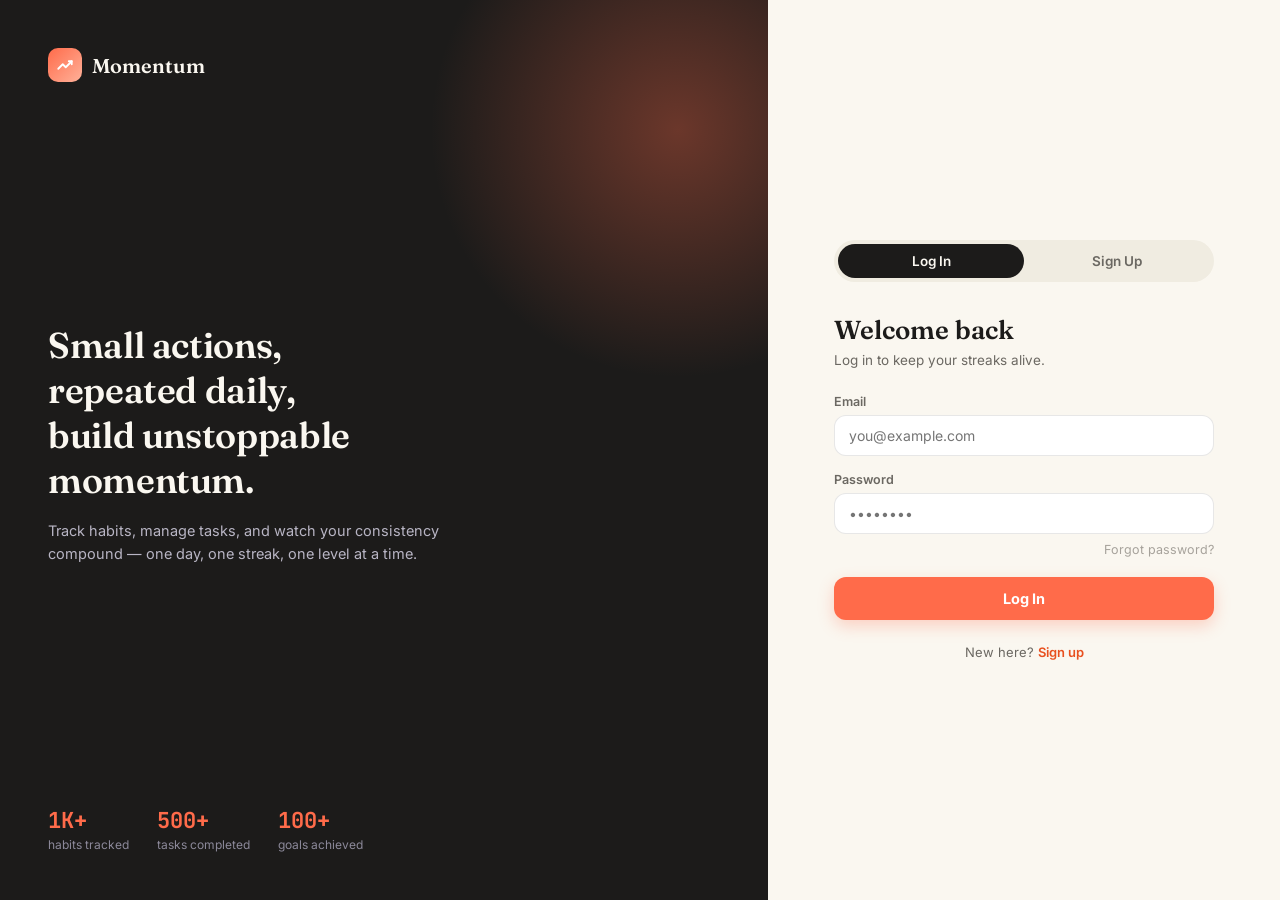
==== commit c84e0368: "all issues solved" ====
--- a/index.html
+++ b/index.html
@@ -2,10 +2,12 @@
 <html lang="en">
 <head>
 <meta charset="UTF-8">
-<meta http-equiv="refresh" content="0; url=login.html">
 <title>Momentum</title>
 </head>
 <body>
-<script>window.location.href = 'login.html';</script>
+<script src="js/auth.js"></script>
+<script>
+  window.location.href = (window.MomentumAuth && MomentumAuth.currentUser()) ? 'dashboard.html' : 'login.html';
+</script>
 </body>
 </html>
